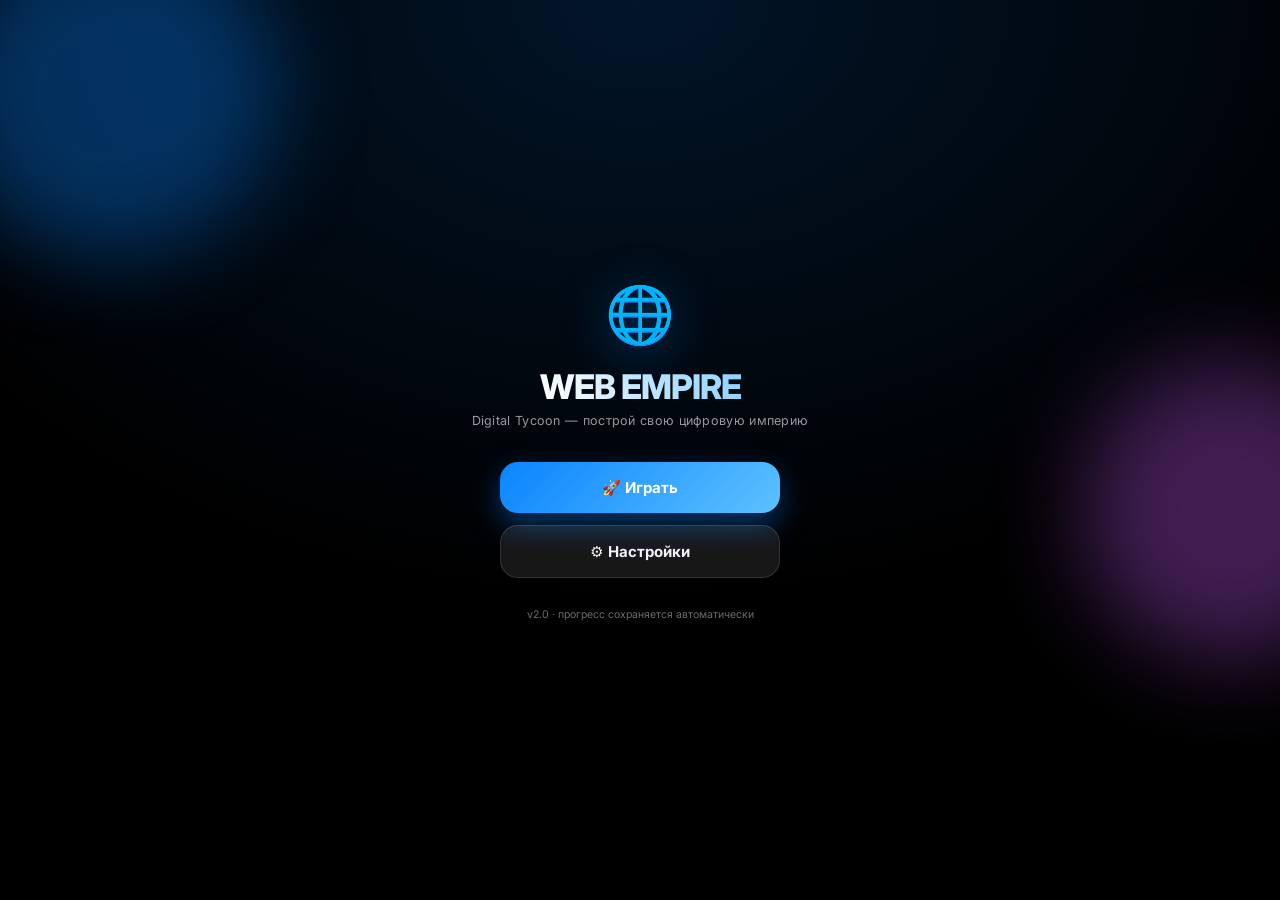
==== index.html @ dcb4a8dd "Add files via upload" ====
<!DOCTYPE html>
<html lang="ru">
<head>
<meta charset="UTF-8" />
<meta name="viewport" content="width=device-width, initial-scale=1.0, maximum-scale=1.0, user-scalable=no" />
<title>WEB EMPIRE — Digital Tycoon</title>
<meta name="theme-color" content="#0a84ff" />
<meta name="apple-mobile-web-app-capable" content="yes" />
<meta name="apple-mobile-web-app-status-bar-style" content="black-translucent" />
<meta name="apple-mobile-web-app-title" content="Web Empire" />
<meta name="description" content="Web Empire — Digital Tycoon: постройте свою цифровую империю" />
<link rel="manifest" id="pwa-manifest-link" />
<link rel="icon" id="pwa-icon-link" />
<link rel="apple-touch-icon" id="pwa-apple-icon-link" />
<link rel="stylesheet" href="style.css" />
</head>
<body>

<div id="bg-blobs"><div class="blob b1"></div><div class="blob b2"></div><div class="blob b3"></div><div class="blob b4"></div></div>

<!-- MAIN MENU -->
<div id="main-menu">
  <div class="mm-blobs"><div class="blob b1"></div><div class="blob b2"></div></div>
  <div class="mm-logo-wrap"><div class="mm-emoji">🌐</div></div>
  <div class="mm-title">WEB EMPIRE</div>
  <div class="mm-tag" data-i18n="mm.tag">Digital Tycoon — построй свою цифровую империю</div>
  <div class="mm-buttons">
    <button class="mm-btn mm-btn-continue" id="mm-continue-btn" style="display:none;" onclick="mmPlay()" data-i18n="mm.continue">▶ Продолжить</button>
    <button class="mm-btn mm-btn-play" onclick="mmPlay()" data-i18n="mm.play">🚀 Играть</button>
    <button class="mm-btn mm-btn-settings" onclick="mmSettings()" data-i18n="mm.settings">⚙️ Настройки</button>
  </div>
  <div class="mm-foot" data-i18n="mm.foot">v2.0 · прогресс сохраняется автоматически</div>
</div>

<!-- NEW GAME SETUP (name + difficulty), shown only when starting a fresh game -->
<div id="setup-screen" class="hidden">
  <div class="setup-card">
    <div class="setup-title" data-i18n="setup.title">Прежде чем начать</div>
    <div class="setup-sub" data-i18n="setup.sub">Представьтесь и выберите сложность — это можно будет увидеть, но не поменять позже</div>
    <div class="setup-label" data-i18n="setup.namelabel">Как вас зовут?</div>
    <input id="setup-name-input" class="setup-name-input" maxlength="18" placeholder="Игрок" />
    <div class="setup-label" data-i18n="setup.difflabel">Сложность</div>
    <div class="diff-row" id="setup-diff-row"></div>
    <button class="btn btn-cyan setup-start-btn" onclick="confirmSetup()" data-i18n="setup.start">🚀 Начать бизнес</button>
  </div>
</div>

<!-- ENDING SCREEN (shown once, after the 3rd rebirth) -->
<div id="ending-screen" class="hidden">
  <div class="mm-blobs"><div class="blob b2"></div><div class="blob b4"></div></div>
  <div class="mm-emoji">🏆</div>
  <div class="mm-title" style="font-size:26px;" data-i18n="ending.title">Карьера завершена</div>
  <div class="mm-tag" data-i18n="ending.tag">Три перерождения позади — это финал основной истории WEB EMPIRE</div>
  <div id="ending-stats" style="width:100%;max-width:320px;margin:14px 0;"></div>
  <div class="mm-buttons">
    <button class="mm-btn mm-btn-play" onclick="continueEndless()" data-i18n="ending.endless">♾️ Играть в Endless-режиме</button>
    <button class="mm-btn mm-btn-settings" onclick="document.getElementById('ending-screen').classList.add('hidden')" data-i18n="ending.continue">Продолжить как есть</button>
  </div>
</div>

<div id="speed-fx" class="speed-fx">⚡ <span data-i18n="speedfx.label">Ускорение</span> ×<span id="speed-fx-val">2</span></div>

<div id="app">
  <header id="app-header">
    <div class="logo">🌐 WEB EMPIRE</div>
    <div class="header-right">
      <span class="rank-badge" id="header-rank">🥉 Новичок</span>
      <span class="header-cash num" id="header-cash" data-flash="1">$0</span>
    </div>
  </header>
  <div id="ticker-wrap"><div id="ticker"></div></div>

  <div id="main-row">
    <div id="content">

      <!-- DASHBOARD -->
      <section class="screen active" id="screen-dash">
        <h1 class="page-title">Обзор</h1>
        <p class="page-sub" id="dash-sub">День 1 · добро пожаловать в WEB EMPIRE</p>


        <div class="glass" id="worth-card">
          <div class="worth-lbl" data-i18n="dash.networth">Чистые активы</div>
          <div class="worth-val num c-green" id="worth-val">$0</div>
          <div class="worth-delta num" id="worth-delta">+$0/сек</div>
          <svg id="worth-svg" viewBox="0 0 300 56" preserveAspectRatio="none"></svg>
        </div>

        <div class="stat-strip">
          <div class="stat-box glass"><div class="lbl" data-i18n="dash.cash">Наличные</div><div class="val num c-green" id="stat-cash">$0</div></div>
          <div class="stat-box glass"><div class="lbl" data-i18n="dash.incomepersec">Доход/сек</div><div class="val num c-green" id="stat-income">$0</div></div>
          <div class="stat-box glass"><div class="lbl" data-i18n="dash.portfolio">Портфель</div><div class="val num c-violet" id="stat-stocks">$0</div></div>
          <div class="stat-box glass"><div class="lbl" data-i18n="dash.reputation">Репутация</div><div class="val num c-amber" id="stat-rep">0</div></div>
        </div>

        <button class="quest-chip" id="quest-chip" onclick="openDailyQuestsModal()">📋 Задания дня: 0/3</button>

        <div class="section-title" id="events-section" style="display:none;" data-i18n="dash.activeevents">⚡ Активные события</div>
        <div id="events-card" style="margin-bottom:16px;"></div>

        <!-- Everything below is genuinely useful but not needed at a glance
             every time you open the dashboard, so it's tucked behind one
             tap instead of stacking a dozen cards before you even reach
             "Лента событий". Same progressive-disclosure pattern as the
             "Ещё: продвинутые системы" toggle in the site view — nothing
             here is removed, just collapsed by default. -->
        <button class="sv-advanced-toggle" id="dash-advanced-toggle" onclick="toggleDashAdvanced()">
          <span id="dash-advanced-toggle-ic">▾</span> <span data-i18n="dash.moretoggle">Ещё: ранг, перерождение, финансы, история</span>
          <span class="badge-dot" id="dash-advanced-badge" style="display:none;position:static;margin-left:6px;"></span>
        </button>
        <div id="dash-advanced-wrap" style="display:none;">
          <div class="card glass" id="rank-card" style="margin-bottom:16px;">
            <div class="card-row">
              <div class="card-icon" id="rank-icon">🥉</div>
              <div style="flex:1">
                <div class="card-title" id="rank-title">Новичок</div>
                <div class="card-sub" id="rank-next" data-i18n="dash.nextrank">До следующего ранга: —</div>
              </div>
            </div>
            <div class="progress-bar"><div id="rank-progress" style="width:0%"></div></div>
          </div>

          <div class="card glass" id="rebirth-card" style="margin-bottom:16px;"></div>

          <div class="card glass" id="season-card" style="margin-bottom:16px;cursor:pointer;" onclick="openSeasonEventModal()">
            <div class="card-row">
              <div class="card-icon">🎆</div>
              <div style="flex:1">
                <div class="card-title" data-i18n="dash.seasonevent">Событие недели</div>
                <div class="card-sub" data-i18n="dash.loading">Загрузка...</div>
              </div>
            </div>
          </div>

          <div class="card glass fin-card" id="finance-card" style="margin-bottom:16px;"></div>

          <div class="card glass" id="tax-card" style="margin-bottom:16px;cursor:pointer;" onclick="openTaxModal()">
            <div class="card-row">
              <div class="card-icon">🧾</div>
              <div style="flex:1">
                <div class="card-title" data-i18n="dash.taxes">Налоги</div>
                <div class="card-sub" id="tax-card-sub" data-i18n="dash.loading">Загрузка...</div>
              </div>
            </div>
          </div>

          <div class="section-title" data-i18n="dash.quickactions">Быстрые действия</div>
          <div class="card glass">
            <div class="card-row">
              <div class="card-icon">🚀</div>
              <div style="flex:1">
                <div class="card-title" data-i18n="dash.upgradebiz">Прокачать бизнес</div>
                <div class="card-sub" data-i18n="dash.upgradebizsub">Выберите, что именно улучшить</div>
              </div>
            </div>
            <div class="btn-row"><button class="btn btn-cyan btn-block" onclick="nav('sites')" data-i18n="dash.gotosites">Перейти к сайтам</button></div>
          </div>
          <div class="card glass">
            <div class="card-row">
              <div class="card-icon">🏆</div>
              <div style="flex:1">
                <div class="card-title" data-i18n="dash.leaderboard">Рейтинг конкурентов</div>
                <div class="card-sub" data-i18n="dash.leaderboardsub">Сравните свою империю с локальными NPC</div>
              </div>
            </div>
            <div class="btn-row"><button class="btn btn-outline btn-block" onclick="openLeaderboardModal()" data-i18n="dash.openleaderboard">Открыть рейтинг</button></div>
          </div>

          <div class="section-title" data-i18n="dash.eventfeed">Лента событий</div>
          <div id="dash-log" class="card glass"></div>
        </div>
      </section>

      <!-- SITES -->
      <section class="screen" id="screen-sites">
        <h1 class="page-title">Мой бизнес</h1>
        <p class="page-sub" data-i18n="sites.sub">Прокачивайте отдельно дизайн, трафик, монетизацию и инфраструктуру</p>
        <div class="btn-row" style="margin-bottom:14px;"><button class="btn btn-outline btn-block" onclick="openRecipeBookModal()" data-i18n="sites.recipebook">📖 Книга рецептов гибридов</button></div>
        <div id="sites-list"></div>
      </section>

      <!-- MARKET -->
      <section class="screen" id="screen-market">
        <h1 class="page-title">Биржа</h1>
        <p class="page-sub" data-i18n="market.sub">Акции и криптовалюта. Цены меняются каждую секунду.</p>
        <div class="stat-strip" style="grid-template-columns:1fr 1fr;">
          <div class="stat-box glass"><div class="lbl" data-i18n="market.portfoliovalue">Стоимость портфеля</div><div class="val num c-violet" id="mkt-value">$0</div></div>
          <div class="stat-box glass"><div class="lbl" data-i18n="market.cash">Свободные средства</div><div class="val num c-green" id="mkt-cash">$0</div></div>
        </div>
        <div class="seg-control glass">
          <button class="seg-btn active" id="tab-stock" onclick="setMarketTab('stock')" data-i18n="market.stocks">📈 Акции</button>
          <button class="seg-btn" id="tab-crypto" onclick="setMarketTab('crypto')" data-i18n="market.crypto">🪙 Крипто</button>
        </div>
        <div class="card glass" id="loan-card" style="margin-bottom:12px;"></div>
        <div class="card glass" id="stocks-card"></div>
      </section>

      <!-- ESTATE + GARAGE/LUXURY (merged: both are "buy items for an income-boost %") -->
      <section class="screen" id="screen-estate">
        <h1 class="page-title">Активы</h1>
        <p class="page-sub" data-i18n="estate.sub">Недвижимость и статус-символы — оба дают постоянный буст к доходу</p>
        <div class="subtab-bar" role="tablist">
          <button class="subtab active" id="subtab-estate" onclick="setAssetsTab('estate')" data-i18n="estate.realestate">🏢 Недвижимость</button>
          <button class="subtab" id="subtab-garage" onclick="setAssetsTab('garage')" data-i18n="estate.status">🚗 Статус</button>
        </div>
        <div id="assets-panel-estate">
          <div class="stat-strip" style="grid-template-columns:1fr;">
            <div class="stat-box glass"><div class="lbl" data-i18n="estate.currentboost">Текущий буст дохода</div><div class="val num c-amber" id="estate-bonus">+0%</div></div>
          </div>
          <div id="estate-list"></div>
        </div>
        <div id="assets-panel-garage" style="display:none;">
          <div class="stat-strip" style="grid-template-columns:1fr;">
            <div class="stat-box glass"><div class="lbl" data-i18n="estate.reptoboost">Репутация → буст дохода</div><div class="val num c-amber" id="garage-bonus">0 → +0%</div></div>
          </div>
          <div id="garage-list"></div>
        </div>
      </section>

      <!-- INBOX / NOTIFICATIONS — единая лента: задания, событие недели, активные события, достижения -->
      <section class="screen" id="screen-inbox">
        <h1 class="page-title">Уведомления</h1>
        <p class="page-sub" data-i18n="inbox.sub">Всё, что требует внимания — в одном месте</p>
        <div id="inbox-content"></div>
      </section>

      <!-- SETTINGS -->
      <section class="screen" id="screen-settings">
        <div id="settings-back-row"><button class="btn btn-outline btn-block" onclick="mmBackFromSettings()" data-i18n="settings.backtomenu">← Назад в меню</button></div>
        <h1 class="page-title">Настройки</h1>

        <div class="subtab-bar" style="flex-wrap:wrap;">
          <button class="subtab active" id="settingstab-sound" onclick="setSettingsTab('sound')" data-i18n="settings.tab.design">🎨 Дизайн</button>
          <button class="subtab" id="settingstab-mode" onclick="setSettingsTab('mode')" data-i18n="settings.tab.mode">🎯 Режим игры</button>
          <button class="subtab" id="settingstab-progress" onclick="setSettingsTab('progress')" data-i18n="settings.tab.progress">🏆 Прогресс</button>
          <button class="subtab" id="settingstab-social" onclick="setSettingsTab('social')" data-i18n="settings.tab.social">👥 Сообщество</button>
          <button class="subtab" id="settingstab-data" onclick="setSettingsTab('data')" data-i18n="settings.tab.data">💾 Данные</button>
        </div>

        <!-- Режим игры -->
        <div id="settings-panel-mode" style="display:none;">
          <div class="card glass" style="text-align:center;padding:28px 16px;">
            <div style="font-size:32px;margin-bottom:10px;">🌐📱🧠</div>
            <div class="card-title" style="margin-bottom:6px;" data-i18n="settings.modes.title">Режимы игры скоро появятся</div>
            <div class="card-sub" data-i18n="settings.modes.sub">Сайты, приложения и нейросети как отдельные режимы — в разработке</div>
          </div>
        </div>

        <!-- Дизайн -->
        <div id="settings-panel-sound">
          <div class="card glass">
            <div class="switch-row"><span data-i18n="settings.eventnotif">Уведомления о событиях</span><div class="switch on" id="sw-notif" onclick="toggleSwitch('notif')"><div class="knob"></div></div></div>
            <div class="switch-row" style="border-bottom:none;flex-wrap:wrap;gap:8px;"><span data-i18n="settings.gamespeed">Скорость игры</span>
              <select class="set-select" id="set-speed" onchange="onSpeedChange(this.value)"></select>
            </div>
          </div>

          <div class="section-title" data-i18n="settings.theme">🎨 Тема оформления</div>
          <div class="card glass" style="padding:12px;">
            <div id="theme-grid" style="display:grid;grid-template-columns:1fr 1fr;gap:10px;"></div>
          </div>

          <div class="section-title" data-i18n="settings.lang">Язык / Language</div>
          <div class="seg-control glass">
            <button class="seg-btn" id="lang-ru-btn" onclick="setLanguage('ru')">🇷🇺 Русский</button>
            <button class="seg-btn" id="lang-en-btn" onclick="setLanguage('en')">🇬🇧 English</button>
          </div>
        </div>

        <!-- Прогресс -->
        <div id="settings-panel-progress" style="display:none;">
          <button class="btn btn-outline btn-block" id="achievements-btn" onclick="openAchievementsModal()" data-i18n="settings.achievements">🏆 Достижения</button>
          <button class="btn btn-outline btn-block" style="margin-top:8px;" onclick="openDailyQuestsModal()" data-i18n="settings.dailyquests">📋 Задания дня</button>
          <button class="btn btn-outline btn-block" style="margin-top:8px;" onclick="openStatsModal()" data-i18n="settings.stats">📊 Общая статистика</button>

          <div class="card glass" id="prestige-toggles-card" style="display:none;margin-top:14px;">
            <div class="switch-row" id="row-auto-hire" style="display:none;"><span data-i18n="settings.autohire">🤝 Авто-найм сотрудников</span><div class="switch" id="sw-auto-hire" onclick="togglePrestigeSwitch('autoHire')"><div class="knob"></div></div></div>
            <div class="switch-row" id="row-auto-upgrade" style="display:none;border-bottom:none;"><span data-i18n="settings.autoupgrade">🤖 Авто-прокачка треков</span><div class="switch" id="sw-auto-upgrade" onclick="togglePrestigeSwitch('autoUpgrade')"><div class="knob"></div></div></div>
          </div>

          <div class="card glass" style="margin-top:14px;">
            <div class="switch-row" style="border-bottom:none;flex-wrap:wrap;gap:4px;">
              <span data-i18n="settings.pushnotif">🔔 Локальные уведомления</span>
              <div class="switch" id="sw-push-notif" onclick="togglePushNotif()"><div class="knob"></div></div>
              <p style="width:100%;color:var(--dim);font-size:11px;margin:4px 0 0;" data-i18n="settings.pushnotifsub">Напомнит, если стрик скоро сгорит или событие недели заканчивается — только пока приложение открыто в фоне (не после полного закрытия)</p>
            </div>
          </div>

          <div class="section-title" data-i18n="settings.boosty">Boosty-подписка</div>
          <div class="card glass boosty-card" id="boosty-card"></div>
        </div>

        <!-- Сообщество -->
        <div id="settings-panel-social" style="display:none;">
          <button class="btn btn-outline btn-block" onclick="openReferralModal()" data-i18n="settings.invitefriend">🎁 Пригласить друга</button>
          <button class="btn btn-outline btn-block" style="margin-top:8px;" onclick="openShareCardModal()" data-i18n="settings.progresscard">🖼️ Карточка прогресса</button>
          <button class="btn btn-outline btn-block" style="margin-top:8px;" onclick="openCompareModal()" data-i18n="settings.compare">🆚 Сравнить с другом</button>
          <button class="btn btn-outline btn-block" style="margin-top:8px;" onclick="openCeoCustomizeModal()" data-i18n="settings.ceooffice">🎭 Кабинет CEO</button>
        </div>

        <!-- Данные -->
        <div id="settings-panel-data" style="display:none;">
          <button class="btn btn-outline btn-block" onclick="exportSave()" data-i18n="settings.exportsave">📤 Экспорт сохранения в файл</button>
          <button class="btn btn-outline btn-block" style="margin-top:8px;" onclick="document.getElementById('import-save-input').click()" data-i18n="settings.importsave">📥 Импорт сохранения из файла</button>
          <input type="file" id="import-save-input" accept="application/json,.json" style="display:none;" onchange="importSaveFile(this.files[0])">
          <button class="btn btn-red btn-block" style="margin-top:8px;" onclick="confirmReset()" data-i18n="settings.resetprogress">🗑️ Сбросить прогресс</button>
          <p class="page-sub" style="margin-top:10px;" id="save-info"><span class="save-dot" id="save-dot"></span><span data-i18n="settings.autosave">Автосохранение каждые 15 сек</span></p>
          <p class="page-sub" id="version-tap" style="margin-top:14px;opacity:0.5;text-align:center;" onclick="tapVersion()">WEB EMPIRE v2.1</p>

          <div id="devmode-card" class="card glass" style="display:none;margin-top:10px;border-color:var(--red);">
            <div class="card-sub" style="margin-bottom:8px;color:var(--red);" data-i18n="settings.devmode">🛠️ Режим тестирования (dev)</div>
            <div class="btn-row" style="flex-wrap:wrap;">
              <button class="btn btn-outline" onclick="devGiveCash(1000000)">+$1,000,000</button>
              <button class="btn btn-outline" onclick="devSkipDay()" data-i18n="settings.dev.skipday">⏭️ Пропустить день</button>
              <button class="btn btn-outline" onclick="devGivePrestigePoints(50)" data-i18n="settings.dev.prestigepts">+50 очков перерождения</button>
              <button class="btn btn-outline" onclick="devUnlockAutoManager()" data-i18n="settings.dev.automanager">🤖 Открыть авто-менеджер</button>
              <button class="btn btn-outline" onclick="devMaxSites()" data-i18n="settings.dev.maxtracks">🌐 Макс. уровень всех треков</button>
              <button class="btn btn-red" onclick="disableDevMode()" data-i18n="settings.dev.disable">Выключить dev-режим</button>
            </div>
          </div>
        </div>
      </section>

    </div>

    <div id="bottom-nav-wrap">
      <nav id="bottom-nav">
        <button class="nav-item active" data-screen="dash"><span class="ic">📊</span><span>Дашборд</span></button>
        <button class="nav-item" data-screen="sites"><span class="ic">🌐</span><span>Сайты</span></button>
        <button class="nav-item" data-screen="market"><span class="ic">📈</span><span>Биржа</span></button>
        <button class="nav-item" data-screen="estate"><span class="ic">🏢</span><span>Активы</span></button>
        <button class="nav-item" data-screen="inbox"><span class="ic" style="position:relative;">🔔<span id="inbox-badge" class="badge-dot" style="display:none;"></span></span><span>Уведомления</span></button>
        <button class="nav-item" data-screen="settings"><span class="ic">⚙️</span><span>Ещё</span></button>
      </nav>
    </div>
  </div>
</div>

<div id="toast"></div>
<div id="modal-bg" onclick="if(event.target===this)closeModal();"><div id="modal"></div></div>
<div id="onboard-bg"><div id="onboard-card"></div></div>
<div id="site-view-bg"><div id="site-view"></div></div>

<script src="script.js"></script>
</body>
</html>
---- style.css ----
@import url('https://fonts.googleapis.com/css2?family=JetBrains+Mono:wght@400;500;700&family=Inter:wght@400;500;600;700;800&display=swap');

:root{
  --bg:#000000;
  --glass:rgba(255,255,255,0.055);
  --glass2:rgba(255,255,255,0.09);
  --glass-strong:rgba(255,255,255,0.14);
  --border:rgba(255,255,255,0.12);
  --border-strong:rgba(255,255,255,0.22);
  --text:#f2f2f7;
  --dim:#98989f;
  --dim2:#6c6c70;

  --blue:#0a84ff;
  --green:#30d158;
  --orange:#ff9f0a;
  --red:#ff453a;
  --purple:#bf5af2;
  --pink:#ff375f;
  --teal:#40c8e4;
  --yellow:#ffd60a;

  --surface:rgba(20,20,22,.55);
  --surface-strong:rgba(28,28,30,.85);
  --tint-xs:rgba(255,255,255,.02);
  --tint-sm:rgba(255,255,255,.07);
  --tint-md:rgba(255,255,255,.12);
  --tint-lg:rgba(255,255,255,.2);
}
*{box-sizing:border-box;margin:0;padding:0;-webkit-tap-highlight-color:transparent;}
html,body{height:100%;height:100dvh;}
body{
  background:var(--bg);
  color:var(--text);
  font-family:'Inter','-apple-system',BlinkMacSystemFont,system-ui,sans-serif;
  overflow:hidden;
  -webkit-font-smoothing:antialiased;
  position:relative;
}
.num{font-family:'JetBrains Mono',monospace;}

/* ===== ANIMATED BACKGROUND (Liquid Glass mesh) ===== */
#bg-blobs{position:fixed;inset:0;z-index:0;overflow:hidden;pointer-events:none;}
.blob{position:absolute;border-radius:50%;filter:blur(46px);opacity:.34;will-change:transform;}
.b1{width:340px;height:340px;background:var(--blue);top:-80px;left:-60px;animation:blobmove1 22s ease-in-out infinite;}
.b2{width:300px;height:300px;background:var(--purple);top:40%;right:-100px;animation:blobmove2 26s ease-in-out infinite;}
.b3{width:280px;height:280px;background:var(--teal);bottom:-100px;left:10%;animation:blobmove3 19s ease-in-out infinite;}
.b4{width:220px;height:220px;background:var(--pink);bottom:10%;right:5%;animation:blobmove1 24s ease-in-out infinite reverse;}
@keyframes blobmove1{0%,100%{transform:translate(0,0) scale(1);}50%{transform:translate(40px,30px) scale(1.15);}}
@keyframes blobmove2{0%,100%{transform:translate(0,0) scale(1);}50%{transform:translate(-30px,40px) scale(.9);}}
@keyframes blobmove3{0%,100%{transform:translate(0,0) scale(1);}50%{transform:translate(20px,-30px) scale(1.1);}}

/* ===== GLASS PRIMITIVE ===== */
.glass{
  background:var(--glass);
  backdrop-filter:blur(16px) saturate(150%);
  -webkit-backdrop-filter:blur(16px) saturate(150%);
  border:1px solid var(--border);
  border-radius:22px;
  box-shadow:0 1px 0 rgba(255,255,255,.08) inset, 0 10px 30px rgba(0,0,0,.4), 0 2px 8px rgba(0,0,0,.25);
  position:relative;
  overflow:hidden;
  /* Isolate each glass panel's paint/layout so scrolling one card doesn't
     force the browser to recompute the rest of the (often long) list —
     this was the biggest source of jank on lower-end Android WebViews. */
  contain:layout style paint;
}
/* Soft diagonal sheen across the top of every glass panel — cheap (one
   gradient, no extra blur pass) but reads as noticeably more "glass". */
.glass::before{
  content:'';position:absolute;inset:0;pointer-events:none;
  background:linear-gradient(160deg,rgba(255,255,255,.09) 0%,rgba(255,255,255,0) 32%);
}

/* ===== TICKER ===== */
#ticker-wrap{
  height:32px;
  background:var(--surface);
  border-bottom:1px solid var(--border);
  overflow:hidden;position:relative;flex-shrink:0;z-index:5;
  backdrop-filter:blur(10px);
}
#ticker-wrap::before,#ticker-wrap::after{content:'';position:absolute;top:0;bottom:0;width:24px;z-index:2;}
#ticker-wrap::before{left:0;background:linear-gradient(90deg,var(--bg),transparent);}
#ticker-wrap::after{right:0;background:linear-gradient(270deg,var(--bg),transparent);}
#ticker{display:flex;white-space:nowrap;align-items:center;height:100%;animation:scroll-ticker 40s linear infinite;width:max-content;}
@keyframes scroll-ticker{0%{transform:translateX(0);}100%{transform:translateX(-50%);}}
.ticker-item{font-family:'JetBrains Mono',monospace;font-size:11.5px;padding:0 16px;display:flex;gap:6px;align-items:center;color:var(--dim);border-right:1px solid var(--tint-sm);}
.ticker-item b{color:var(--text);}
.tick-up{color:var(--green);} .tick-down{color:var(--red);}

/* ===== SHELL ===== */
#app{display:flex;flex-direction:column;height:100vh;height:100dvh;position:relative;z-index:1;}
#app-header{
  height:50px;flex-shrink:0;display:flex;align-items:center;justify-content:space-between;
  padding:0 16px;background:var(--surface);backdrop-filter:blur(24px) saturate(180%);
  border-bottom:1px solid var(--border);box-shadow:0 6px 18px rgba(0,0,0,.28);z-index:6;
}
#app-header .logo{font-weight:800;font-size:15px;letter-spacing:-.2px;}
#app-header .header-right{display:flex;align-items:center;gap:8px;}
.rank-badge{
  font-size:11px;font-weight:700;padding:5px 11px;border-radius:20px;
  background:linear-gradient(160deg,rgba(255,159,10,.24),rgba(255,159,10,.1));color:var(--orange);
  border:1px solid rgba(255,159,10,.3);white-space:nowrap;box-shadow:inset 0 1px 0 rgba(255,255,255,.12);
}
.header-cash{font-family:'JetBrains Mono',monospace;font-size:14px;font-weight:700;color:var(--green);text-shadow:0 0 14px rgba(48,209,88,.3);}

#main-row{flex:1;display:flex;flex-direction:column;min-height:0;}

/* ===== BOTTOM NAV (floating pill) ===== */
#bottom-nav-wrap{flex-shrink:0;padding:10px 12px 14px;z-index:6;}
#bottom-nav{
  height:60px;display:flex;align-items:center;padding:0 6px;
  background:var(--surface);backdrop-filter:blur(28px) saturate(190%);-webkit-backdrop-filter:blur(28px) saturate(190%);
  border:1px solid var(--border);border-radius:30px;
  box-shadow:0 12px 34px rgba(0,0,0,.5), inset 0 1px 0 rgba(255,255,255,.08);
}
.nav-item{
  flex:1;background:none;border:none;color:var(--dim);
  padding:8px 2px;display:flex;flex-direction:column;align-items:center;justify-content:center;gap:2px;
  cursor:pointer;font-family:inherit;font-size:9.5px;font-weight:600;border-radius:20px;transition:all .18s;
}
.badge-dot{position:absolute;top:-4px;right:-8px;min-width:15px;height:15px;padding:0 3px;border-radius:8px;background:var(--red,#ff453a);color:#fff;font-size:9.5px;font-weight:800;line-height:15px;text-align:center;}
.sv-advanced-toggle{display:block;width:100%;text-align:center;font-family:inherit;padding:12px 14px;border-radius:16px;background:var(--glass2);border:1px dashed var(--border);color:var(--dim);font-size:12.5px;font-weight:700;cursor:pointer;margin:6px 0 14px;}
.sv-advanced-toggle:active{transform:scale(.98);}
.subtab-bar{display:flex;gap:8px;margin:2px 0 14px;}
.subtab{flex:1;padding:10px 8px;border-radius:14px;border:1px solid var(--border);background:var(--glass2);color:var(--dim);font-family:inherit;font-size:12.5px;font-weight:700;cursor:pointer;transition:.15s;}
.subtab.active{color:#fff;background:linear-gradient(160deg,rgba(58,160,255,.32),rgba(10,132,255,.22));border-color:rgba(10,132,255,.5);box-shadow:0 4px 14px rgba(10,132,255,.3), inset 0 1px 0 rgba(255,255,255,.12);}
.subtab:active{transform:scale(.97);}
.nav-item .ic{font-size:19px;line-height:1;transition:transform .18s;}
.nav-item.active{color:#fff;background:linear-gradient(160deg,rgba(58,160,255,.3),rgba(10,132,255,.22));box-shadow:0 4px 14px rgba(10,132,255,.35), inset 0 1px 0 rgba(255,255,255,.15);}
.nav-item.active .ic{transform:translateY(-1px) scale(1.08);}
.nav-item:active{transform:scale(.92);}

/* ===== CONTENT ===== */
#content{flex:1;overflow-y:auto;padding:14px 14px 6px;-webkit-overflow-scrolling:touch;overscroll-behavior-y:contain;}
.screen{display:none;}
.screen.active{display:block;animation:fadein .28s ease;}
@keyframes fadein{from{opacity:0;transform:translateY(6px);}to{opacity:1;transform:none;}}

h1.page-title{font-size:26px;font-weight:800;margin-bottom:2px;letter-spacing:-.5px;}
p.page-sub{color:var(--dim);font-size:12.5px;margin-bottom:16px;}

/* stat strip */
.stat-strip{display:grid;grid-template-columns:repeat(2,1fr);gap:10px;margin-bottom:16px;}
.stat-box{padding:13px 14px;}
.stat-box .lbl{font-size:10.5px;color:var(--dim);text-transform:uppercase;letter-spacing:.4px;margin-bottom:4px;}
.stat-box .val{font-family:'JetBrains Mono',monospace;font-size:17.5px;font-weight:700;letter-spacing:-.3px;}
.c-cyan{color:var(--teal);} .c-violet{color:var(--purple);} .c-amber{color:var(--orange);} .c-red{color:var(--red);} .c-blue{color:var(--blue);} .c-green{color:var(--green);}

.section-title{font-size:12.5px;font-weight:700;text-transform:uppercase;letter-spacing:.6px;color:var(--dim);margin:20px 0 10px;display:flex;align-items:center;gap:7px;flex-wrap:wrap;row-gap:4px;}
.section-title::before{content:'';display:inline-block;width:3px;height:12px;border-radius:2px;background:linear-gradient(180deg,var(--blue),var(--teal));flex-shrink:0;}

/* net worth card */
#worth-card{padding:20px 18px;margin-bottom:12px;background:radial-gradient(120% 140% at 15% 0%,rgba(48,209,88,.14),transparent 60%),var(--glass);}
#worth-card .worth-lbl{font-size:11px;color:var(--dim);text-transform:uppercase;letter-spacing:.5px;}
#worth-card .worth-val{font-family:'JetBrains Mono',monospace;font-size:30px;font-weight:800;margin-top:2px;letter-spacing:-.5px;text-shadow:0 0 24px rgba(48,209,88,.25);}
#worth-card .worth-delta{font-family:'JetBrains Mono',monospace;font-size:12px;margin-top:2px;color:var(--green);}
#worth-svg{width:100%;height:56px;margin-top:10px;}

/* cards */
.card{padding:14px;margin-bottom:10px;}
.card-row{display:flex;justify-content:space-between;align-items:center;gap:10px;}
.card-title{font-weight:700;font-size:14.5px;display:flex;align-items:center;gap:6px;flex-wrap:wrap;}
.card-sub{font-size:11.5px;color:var(--dim);margin-top:3px;}
.card-icon{font-size:24px;width:44px;height:44px;border-radius:14px;background:linear-gradient(160deg,var(--glass2),var(--tint-xs));display:flex;align-items:center;justify-content:center;flex-shrink:0;border:1px solid var(--border);box-shadow:inset 0 1px 0 var(--tint-sm), inset 0 -6px 12px rgba(0,0,0,.12);}

.pill{font-size:9.5px;font-weight:700;padding:2px 8px;border-radius:20px;text-transform:uppercase;letter-spacing:.3px;border:1px solid transparent;}
.pill-owned{background:rgba(48,209,88,.16);color:var(--green);border-color:rgba(48,209,88,.3);}
.pill-locked{background:var(--tint-sm);color:var(--dim);border-color:var(--border);}

.progress-bar{height:6px;border-radius:6px;background:var(--tint-sm);overflow:hidden;margin-top:8px;box-shadow:inset 0 1px 3px rgba(0,0,0,.3);}
.progress-bar > div{height:100%;border-radius:6px;background:linear-gradient(90deg,var(--blue),var(--teal));transition:width .3s ease;box-shadow:0 0 10px rgba(10,132,255,.5);}

/* buttons */
button.btn{font-family:inherit;font-weight:700;font-size:12.5px;border:none;border-radius:14px;padding:11px 14px;cursor:pointer;transition:all .12s;}
button.btn:active{transform:scale(.96);}
.btn-cyan{background:linear-gradient(160deg,#3aa0ff,var(--blue));color:#fff;box-shadow:0 6px 16px rgba(10,132,255,.35), inset 0 1px 0 rgba(255,255,255,.25);}
.btn-violet{background:linear-gradient(160deg,#d182fa,var(--purple));color:#fff;box-shadow:0 6px 16px rgba(191,90,242,.35), inset 0 1px 0 rgba(255,255,255,.25);}
.btn-amber{background:linear-gradient(160deg,#ffbb47,var(--orange));color:#1a1000;box-shadow:0 6px 16px rgba(255,159,10,.3), inset 0 1px 0 rgba(255,255,255,.35);}
.btn-green{background:linear-gradient(160deg,#5be07a,var(--green));color:#04170a;box-shadow:0 6px 16px rgba(48,209,88,.3), inset 0 1px 0 rgba(255,255,255,.35);}
.btn-outline{background:var(--glass2);border:1px solid var(--border);color:var(--text);}
.btn-red{background:rgba(255,69,58,.16);color:var(--red);border:1px solid rgba(255,69,58,.3);}
.btn-block{width:100%;}
button.btn:disabled{opacity:.35;cursor:not-allowed;box-shadow:none;}
.btn-row{display:flex;gap:8px;margin-top:10px;}

.empty{color:var(--dim);font-size:12.5px;text-align:center;padding:28px 14px;border:1px dashed var(--border);border-radius:18px;background:var(--tint-xs);}

/* slot dots */
.slot-dots{display:flex;gap:6px;margin-top:10px;flex-wrap:wrap;}
.slot-dot{width:22px;height:8px;border-radius:6px;background:var(--tint-md);}
.slot-dot.filled{background:linear-gradient(90deg,var(--blue),var(--teal));box-shadow:0 0 8px rgba(10,132,255,.45);}
.slot-dot.next{background:rgba(255,159,10,.35);}

/* track rows in site view */
.track-row{padding:13px;margin-bottom:9px;}
.track-top{display:flex;align-items:center;gap:10px;}
.track-icon{width:38px;height:38px;border-radius:12px;display:flex;align-items:center;justify-content:center;font-size:18px;flex-shrink:0;}
.track-name{font-weight:700;font-size:13.5px;}
.track-lvl{font-family:'JetBrains Mono',monospace;font-size:11px;color:var(--dim);}
.track-desc{font-size:10.5px;color:var(--dim);margin-top:1px;}
.track-delta{font-size:10px;color:var(--green);margin-left:auto;text-align:right;white-space:nowrap;}
.track-maxplate{margin-top:10px;padding:10px 12px;border-radius:12px;background:rgba(255,159,10,.12);border:1px solid rgba(255,159,10,.3);color:var(--orange);font-size:12px;font-weight:600;text-align:center;}

/* emp dots */
.emp-dots{display:flex;gap:4px;margin-top:8px;flex-wrap:wrap;}
.emp-dot{width:9px;height:9px;border-radius:50%;background:var(--tint-md);border:1px solid var(--border);}
.emp-dot.filled{background:var(--purple);border-color:var(--purple);}

/* segmented control */
.seg-control{display:flex;padding:3px;border-radius:14px;margin-bottom:12px;gap:2px;}
.seg-btn{flex:1;background:none;border:none;color:var(--dim);font-family:inherit;font-weight:700;font-size:12.5px;padding:8px;border-radius:11px;cursor:pointer;transition:all .18s;}
.theme-card{position:relative;border-radius:16px;padding:10px;cursor:pointer;border:1.5px solid var(--border);background:var(--glass2);transition:.15s;text-align:left;}
.theme-card.active{border-color:var(--blue);box-shadow:0 0 0 2px rgba(10,132,255,.25);}
.theme-swatch{width:100%;height:38px;border-radius:10px;margin-bottom:8px;border:1px solid var(--tint-sm);display:flex;align-items:center;gap:6px;padding:0 10px;}
.theme-swatch-dot{width:12px;height:12px;border-radius:50%;flex-shrink:0;box-shadow:0 0 6px rgba(0,0,0,.35);}
.theme-card-name{font-size:12px;font-weight:700;display:flex;align-items:center;gap:5px;}
.theme-card-sub{font-size:10.5px;color:var(--dim);margin-top:2px;}
.theme-lock{position:absolute;top:8px;right:8px;font-size:10px;font-weight:800;background:rgba(255,214,10,.16);color:var(--yellow);border:1px solid rgba(255,214,10,.3);border-radius:8px;padding:2px 6px;}
.theme-active-pill{position:absolute;top:8px;right:8px;font-size:10px;font-weight:800;background:rgba(48,209,88,.16);color:var(--green);border:1px solid rgba(48,209,88,.3);border-radius:8px;padding:2px 6px;}
.seg-btn.active{background:var(--glass-strong);color:var(--text);}

/* fleet group */
.fleet-group-title{font-size:11px;color:var(--dim);text-transform:uppercase;letter-spacing:.5px;margin:16px 0 8px;}

/* stock rows */
.stock-row{display:flex;align-items:center;gap:10px;padding:12px 0;border-bottom:1px solid var(--tint-sm);cursor:pointer;}
.stock-row:last-child{border-bottom:none;}
.stock-sym{width:46px;flex-shrink:0;}
.stock-sym b{font-family:'JetBrains Mono',monospace;font-size:13.5px;}
.stock-sym div{font-size:9.5px;color:var(--dim);}
.stock-spark{flex:1;height:30px;}
.stock-price{width:76px;text-align:right;font-family:'JetBrains Mono',monospace;font-size:13px;flex-shrink:0;}
.stock-held{font-size:9.5px;color:var(--dim);margin-top:2px;}

/* toast */
#toast{
  position:fixed;left:50%;bottom:110px;transform:translateX(-50%) translateY(20px);
  background:var(--surface-strong);backdrop-filter:blur(20px);border:1px solid var(--border-strong);color:var(--text);
  padding:11px 20px;border-radius:30px;font-size:12.5px;font-weight:700;
  opacity:0;pointer-events:none;transition:all .3s cubic-bezier(.34,1.56,.64,1);z-index:250;
  box-shadow:0 14px 34px rgba(0,0,0,.5);white-space:nowrap;
}
#toast.show{opacity:1;transform:translateX(-50%) translateY(0);}

/* modal */
#modal-bg{position:fixed;inset:0;background:rgba(0,0,0,.55);backdrop-filter:blur(4px);display:none;align-items:flex-end;justify-content:center;z-index:100;}
#modal-bg.show{display:flex;}
#modal{
  background:var(--surface-strong);backdrop-filter:blur(30px) saturate(180%);border:1px solid var(--border);border-top-left-radius:26px;border-top-right-radius:26px;
  width:100%;max-width:480px;padding:22px;max-height:80vh;overflow-y:auto;-webkit-overflow-scrolling:touch;overscroll-behavior-y:contain;animation:modal-up .25s cubic-bezier(.32,.72,0,1);
}
@keyframes modal-up{from{transform:translateY(40px);opacity:0;}to{transform:none;opacity:1;}}
#modal h3{font-size:17px;margin-bottom:10px;}

/* onboarding coachmark tour */
#onboard-bg{position:fixed;inset:0;background:rgba(0,0,0,.6);backdrop-filter:blur(3px);display:none;align-items:flex-end;justify-content:center;z-index:150;}
#onboard-bg.show{display:flex;}
#onboard-card{background:var(--surface-strong);backdrop-filter:blur(30px) saturate(180%);border:1px solid var(--border-strong);border-top-left-radius:26px;border-top-right-radius:26px;width:100%;max-width:480px;padding:22px;animation:modal-up .25s cubic-bezier(.32,.72,0,1);}
.onboard-icon{font-size:34px;margin-bottom:8px;}
.onboard-title{font-size:17px;font-weight:800;margin-bottom:6px;}
.onboard-text{color:var(--dim);font-size:13px;line-height:1.5;margin-bottom:16px;}
.onboard-dots{display:flex;gap:6px;justify-content:center;margin-bottom:14px;}
.onboard-dot{width:7px;height:7px;border-radius:50%;background:var(--tint-lg);}
.onboard-dot.active{background:var(--blue);width:18px;border-radius:4px;}

/* daily quest chip on dashboard */
.quest-chip{display:block;width:100%;text-align:left;font-family:inherit;padding:12px 14px;border-radius:16px;background:var(--glass2);border:1px solid var(--border);color:var(--text);font-size:12.5px;font-weight:600;cursor:pointer;margin-bottom:12px;}
.quest-chip.quest-ready{border-color:var(--green);color:var(--green);animation:quest-pulse 1.6s ease-in-out infinite;}
@keyframes quest-pulse{0%,100%{box-shadow:0 0 0 rgba(48,209,88,0);}50%{box-shadow:0 0 0 4px rgba(48,209,88,.12);}}

/* idle site badge */
.idle-badge{font-size:9.5px;font-weight:700;padding:2px 8px;border-radius:20px;background:rgba(255,159,10,.16);color:var(--orange);border:1px solid rgba(255,159,10,.3);white-space:nowrap;}

/* save indicator */
.save-dot{width:7px;height:7px;border-radius:50%;background:var(--dim2);display:inline-block;margin-right:6px;transition:background .2s;}
.save-dot.saved{background:var(--green);animation:save-flash 1.2s ease-out;}
@keyframes save-flash{0%{box-shadow:0 0 0 0 rgba(48,209,88,.5);}100%{box-shadow:0 0 0 8px rgba(48,209,88,0);}}

/* ===== SITE VIEW (live website preview) ===== */
#site-view-bg{position:fixed;inset:0;background:var(--bg);display:none;flex-direction:column;z-index:200;}
#site-view-bg.show{display:flex;animation:sv-in .32s cubic-bezier(.16,.84,.44,1) both;}
#site-view{flex:1;overflow-y:auto;padding-bottom:26px;-webkit-overflow-scrolling:touch;overscroll-behavior-y:contain;}
@keyframes sv-in{from{opacity:0;transform:translateY(24px) scale(.98);}to{opacity:1;transform:none;}}
.browser-frame{animation:sv-frame-in .45s .05s cubic-bezier(.16,.84,.44,1) both;}
@keyframes sv-frame-in{from{opacity:0;transform:translateY(10px) scale(.97);}to{opacity:1;transform:none;}}

/* Immersive fullscreen: hide all the game chrome around the mockup and let
   the browser-frame itself fill the available screen, like actually
   visiting the site. Works even where the real Fullscreen API is blocked
   (embedded WebViews such as Acode or Telegram Mini Apps), since it's pure
   layout — requestFullscreen() below is only a best-effort bonus on top. */
#site-view-bg.immersive .sv-panel-body > *:not(.browser-frame){display:none;}
#site-view-bg.immersive .sv-panel-body{padding:0;height:100%;display:flex;flex-direction:column;}
#site-view-bg.immersive #site-view{padding-bottom:0;overflow:hidden;}
#site-view-bg.immersive .browser-frame{margin:0;border-radius:0;border:none;box-shadow:none;height:100%;display:flex;flex-direction:column;}
#site-view-bg.immersive .site-page{flex:1;min-height:0;overflow-y:auto;}
#site-view-bg.immersive .sv-top{padding:10px 12px;}
#site-view-bg.immersive .sv-stage-pill{display:none;}

.sv-top{display:flex;align-items:center;gap:10px;padding:14px;border-bottom:1px solid var(--border);background:rgba(20,20,22,.7);backdrop-filter:blur(24px);position:sticky;top:0;z-index:2;}
.sv-close{background:var(--glass2);border:1px solid var(--border);color:var(--text);width:32px;height:32px;border-radius:50%;font-size:14px;cursor:pointer;flex-shrink:0;}
.sv-top-title{flex:1;min-width:0;}
.sv-top-title b{font-size:14.5px;display:block;overflow:hidden;text-overflow:ellipsis;white-space:nowrap;}
.sv-top-title div{font-size:10.5px;color:var(--dim);overflow:hidden;text-overflow:ellipsis;white-space:nowrap;}
.sv-stage-pill{font-size:10px;font-weight:700;padding:4px 10px;border-radius:20px;background:var(--glass2);color:var(--text);white-space:nowrap;border:1px solid var(--border);}

/* browser chrome — the actual "real website" stays native/light, contrasting the glass app UI */
.browser-frame{margin:14px;border-radius:18px;overflow:hidden;border:1px solid rgba(255,255,255,.1);box-shadow:0 24px 60px rgba(0,0,0,.55);background:#fff;transition:max-width .3s cubic-bezier(.16,.84,.44,1);}
.browser-frame.desktop-mode{max-width:100%;}
.browser-frame.desktop-mode .sp-grid{grid-template-columns:repeat(4,1fr);}
.browser-frame.desktop-mode .sp-dash-stats{grid-template-columns:repeat(3,1fr);}
.browser-frame.desktop-mode .sp-feed-item{padding:11px 22px;}
.browser-frame.desktop-mode .sp-header,.browser-frame.desktop-mode .sp-hero{padding-left:22px;padding-right:22px;}
.browser-bar{background:#e8e9ed;padding:9px 10px;display:flex;align-items:center;gap:8px;}
.browser-dots{display:flex;gap:5px;}
.browser-dots span{width:9px;height:9px;border-radius:50%;display:block;}
.browser-dots span:nth-child(1){background:#ff5f57;}
.browser-dots span:nth-child(2){background:#febc2e;}
.browser-dots span:nth-child(3){background:#28c840;}
.browser-url{flex:1;background:#fff;border-radius:7px;padding:5px 10px;font-family:'JetBrains Mono',monospace;font-size:10.5px;color:#5a5f6b;text-align:center;}
.site-page{background:#fbfbfd;color:#1a1d24;min-height:280px;position:relative;overflow:hidden;animation:sp-refresh .35s ease;}
@keyframes sp-refresh{from{opacity:.35;}to{opacity:1;}}

.sp-construction{padding:44px 20px;text-align:center;color:#8b93a7;}
.sp-construction .big{font-size:40px;margin-bottom:10px;}
.sp-skel{height:10px;border-radius:6px;background:#e5e7ee;margin:8px auto;}

.sp-header{display:flex;align-items:center;justify-content:space-between;padding:13px 16px;background:var(--site-accent,#0a84ff);color:#fff;}
.sp-logo{font-weight:800;font-size:14px;}
.sp-navlinks{display:flex;gap:12px;font-size:11px;opacity:.9;}
.sp-cta{background:rgba(255,255,255,.24);border:none;color:#fff;font-size:10.5px;font-weight:700;padding:6px 11px;border-radius:16px;}
.sp-verified{background:rgba(255,255,255,.24);font-size:9px;font-weight:700;padding:2px 7px;border-radius:10px;margin-left:6px;}

.sp-hero{padding:22px 16px 15px;text-align:center;background:linear-gradient(180deg,rgba(0,0,0,.03),transparent);}
.sp-hero h2{font-size:17px;margin-bottom:4px;}
.sp-hero p{font-size:11.5px;color:#6b7080;}
.sp-live{display:inline-flex;align-items:center;gap:6px;margin-top:11px;background:#fff;border:1px solid #e5e7ee;padding:6px 13px;border-radius:20px;font-size:11px;font-weight:700;color:#1a1d24;}
.sp-dot{width:7px;height:7px;border-radius:50%;background:#30d158;animation:pulse-dot 1.4s infinite;}
@keyframes pulse-dot{0%,100%{opacity:1;}50%{opacity:.3;}}

.sp-grid{display:grid;grid-template-columns:repeat(2,1fr);gap:8px;padding:10px 16px;}
.sp-item{background:#fff;border:1px solid #eceef3;border-radius:12px;padding:11px;}
.sp-item .thumb{height:42px;border-radius:8px;background:#f2f3f7;display:flex;align-items:center;justify-content:center;font-size:19px;margin-bottom:7px;}
.sp-item .t{font-size:11px;font-weight:700;margin-top:4px;}
.sp-item .s{font-size:10px;color:#8b93a7;margin-top:2px;}

/* feed layout (blog/news/social/forum/video/dating) */
.sp-feed{padding:2px 0;}
.sp-feed-item{display:flex;gap:10px;padding:11px 16px;border-bottom:1px solid #eceef3;}
.sp-feed-avatar{width:32px;height:32px;border-radius:50%;background:#f2f3f7;display:flex;align-items:center;justify-content:center;font-size:14px;flex-shrink:0;}
.sp-feed-body{flex:1;min-width:0;}
.sp-feed-title{font-size:12px;font-weight:700;color:#1a1d24;line-height:1.35;}
.sp-feed-meta{font-size:10.5px;color:#8b93a7;margin-top:2px;}

/* dashboard layout (saas/app/devtool/ai/fintech/logistics/gym) */
.sp-dash-stats{display:grid;grid-template-columns:repeat(3,1fr);gap:8px;padding:12px 16px 6px;}
.sp-dash-stat{background:#fff;border:1px solid #eceef3;border-radius:10px;padding:8px 6px;text-align:center;}
.sp-dash-stat .v{font-family:'JetBrains Mono',monospace;font-weight:700;font-size:12.5px;color:#1a1d24;}
.sp-dash-stat .l{font-size:8.5px;color:#8b93a7;margin-top:2px;}
.sp-dash-list{padding:2px 16px 10px;}
.sp-dash-chart{display:flex;align-items:flex-end;gap:5px;height:36px;margin:2px 16px 10px;padding:8px;background:#fff;border:1px solid #eceef3;border-radius:10px;}
.sp-dash-chart>div{flex:1;border-radius:2px 2px 0 0;opacity:.85;}
.sp-dash-row{display:flex;align-items:center;gap:8px;padding:8px 0;border-bottom:1px solid #eceef3;font-size:11px;color:#1a1d24;}
.sp-dash-row .dot{width:6px;height:6px;border-radius:50%;background:#30d158;flex-shrink:0;}

/* stage-5 embedded social proof: traffic split + one review, right in the mockup */
.sp-proof{margin:4px 16px 0;padding:10px 12px;border-radius:12px;background:#fff;border:1px solid #eceef3;}
.sp-proof-traffic{display:flex;gap:5px;height:22px;align-items:flex-end;margin-bottom:8px;}
.sp-proof-bar{flex:1;height:100%;display:flex;align-items:flex-end;background:#f2f3f7;border-radius:3px;overflow:hidden;}
.sp-proof-bar>div{width:100%;border-radius:3px;}
.sp-proof-review{font-size:10.5px;color:#6b7080;line-height:1.4;}
.sp-proof-review b{color:#1a1d24;}

/* live activity toast inside the site mockup itself */
.sp-notif{position:absolute;top:10px;right:10px;left:10px;background:rgba(26,29,36,.92);color:#fff;font-size:11px;font-weight:600;padding:8px 12px;border-radius:10px;box-shadow:0 8px 20px rgba(0,0,0,.25);animation:sp-notif-move 3.4s ease forwards;pointer-events:none;z-index:3;}
@keyframes sp-notif-move{0%{opacity:0;transform:translateY(-10px);}8%{opacity:1;transform:translateY(0);}85%{opacity:1;}100%{opacity:0;transform:translateY(-6px);}}

/* a faint visitor cursor drifting to a random spot then "clicking" — pure
   flavor to sell the idea that real people are browsing the site right now */
.sp-cursor{position:absolute;font-size:15px;pointer-events:none;z-index:3;left:var(--sx);top:var(--sy);animation:sp-cursor-move 1.7s cubic-bezier(.4,0,.2,1) forwards;filter:drop-shadow(0 2px 3px rgba(0,0,0,.25));}
@keyframes sp-cursor-move{0%{left:var(--sx);top:var(--sy);opacity:0;}12%{opacity:1;}70%{left:var(--ex);top:var(--ey);opacity:1;}85%{left:var(--ex);top:var(--ey);transform:scale(.8);opacity:1;}100%{left:var(--ex);top:var(--ey);opacity:0;transform:scale(.8);}}

.sp-ad{margin:10px 16px;padding:10px 12px;border-radius:12px;background:#fff7e6;border:1px dashed #ff9f0a;font-size:10.5px;color:#8a5a00;display:flex;align-items:center;gap:8px;}

.sp-footstats{display:flex;justify-content:space-around;padding:13px 16px;border-top:1px solid #eceef3;background:#fff;}
.sp-footstats div{text-align:center;}
.sp-footstats .v{font-family:'JetBrains Mono',monospace;font-weight:700;font-size:12.5px;color:#1a1d24;}
.sp-footstats .l{font-size:9.5px;color:#8b93a7;}
.sp-badge{font-size:9.5px;font-weight:700;background:#e9f9f4;color:#0f9d75;padding:3px 9px;border-radius:10px;}

.sp-float-money{position:absolute;font-family:'JetBrains Mono',monospace;font-weight:700;font-size:13px;color:#30d158;pointer-events:none;animation:float-money 1.7s ease-out forwards;text-shadow:0 1px 2px rgba(0,0,0,.15);}
@keyframes float-money{0%{opacity:0;transform:translateY(0) scale(.8);}15%{opacity:1;transform:scale(1);}100%{opacity:0;transform:translateY(-50px) scale(1);}}

/* level-up burst */
.burst{position:absolute;inset:0;pointer-events:none;display:flex;align-items:center;justify-content:center;font-size:26px;animation:burst-pop .6s ease-out forwards;}
@keyframes burst-pop{0%{opacity:0;transform:scale(.4);}30%{opacity:1;transform:scale(1.2);}100%{opacity:0;transform:scale(1.6);}}

.sv-panel-body{padding:0 14px;}

/* switch */
.switch-row{display:flex;justify-content:space-between;align-items:center;padding:13px 0;border-bottom:1px solid var(--tint-sm);}
.switch{width:44px;height:26px;border-radius:20px;background:var(--tint-md);position:relative;cursor:pointer;flex-shrink:0;transition:.2s;}
.switch.on{background:var(--green);}
.switch .knob{position:absolute;top:2px;left:2px;width:22px;height:22px;border-radius:50%;background:#fff;transition:.2s;box-shadow:0 1px 3px rgba(0,0,0,.3);}
.switch.on .knob{left:20px;}
select.set-select{background:var(--glass2);color:var(--text);border:1px solid var(--border);border-radius:10px;padding:7px 11px;font-family:inherit;font-size:12px;}
input.set-select{background:var(--glass2);color:var(--text);border:1px solid var(--border);border-radius:10px;padding:10px 12px;font-family:inherit;font-size:14px;}
input.set-select:focus{outline:none;border-color:var(--border-strong);}

/* AI Lab */
.ai-option{padding:14px;margin-bottom:9px;}
.ai-option-head{display:flex;align-items:center;gap:9px;margin-bottom:6px;}
.ai-option-head .ic{font-size:20px;}
.ai-option-head b{font-size:13.5px;}
.ai-option p{font-size:11px;color:var(--dim);line-height:1.5;margin-bottom:10px;}
.ai-active-badge{display:inline-flex;align-items:center;gap:6px;font-size:11.5px;font-weight:700;color:var(--purple);background:rgba(191,90,242,.14);padding:6px 12px;border-radius:20px;border:1px solid rgba(191,90,242,.3);}

/* traffic breakdown + reviews */
.traffic-row{display:flex;align-items:center;gap:8px;font-size:11px;color:var(--dim);margin-bottom:6px;}
.traffic-row .lbl2{width:64px;flex-shrink:0;}
.traffic-row .bar{flex:1;height:6px;border-radius:6px;background:var(--tint-sm);overflow:hidden;}
.traffic-row .bar>div{height:100%;background:linear-gradient(90deg,var(--blue),var(--teal));}
.traffic-row .pct{width:32px;text-align:right;font-family:'JetBrains Mono',monospace;}
.review-card{padding:11px 13px;margin-bottom:8px;}
.review-head{display:flex;align-items:center;justify-content:space-between;margin-bottom:4px;}
.review-head b{font-size:12px;}
.review-stars{font-size:10.5px;color:var(--orange);}
.review-body{font-size:11.5px;color:var(--dim);line-height:1.45;}
.boost-badge{display:inline-flex;align-items:center;gap:5px;font-size:10.5px;font-weight:700;color:var(--orange);background:rgba(255,159,10,.14);padding:4px 10px;border-radius:16px;margin-left:6px;}

::-webkit-scrollbar{width:0;height:0;}

/* ===== MAIN MENU ===== */
#main-menu{
  position:fixed;inset:0;z-index:500;display:flex;flex-direction:column;align-items:center;justify-content:center;
  background:radial-gradient(120% 120% at 50% 0%,rgba(10,132,255,.16),transparent 55%),var(--bg);
  padding:24px;text-align:center;opacity:1;transition:opacity .45s ease, visibility .45s ease;
}
#main-menu.hidden{opacity:0;visibility:hidden;pointer-events:none;}
.mm-logo-wrap{margin-bottom:8px;animation:mm-float 5s ease-in-out infinite;}
@keyframes mm-float{0%,100%{transform:translateY(0);}50%{transform:translateY(-9px);}}
.mm-emoji{font-size:56px;filter:drop-shadow(0 10px 26px rgba(10,132,255,.45));}
.mm-title{
  font-size:34px;font-weight:800;letter-spacing:-1px;margin-top:10px;
  background:linear-gradient(90deg,#fff,#8fd3ff,#bf5af2,#fff);background-size:300% auto;
  -webkit-background-clip:text;background-clip:text;color:transparent;
  animation:mm-shine 5s linear infinite;
}
@keyframes mm-shine{0%{background-position:0% 50%;}100%{background-position:300% 50%;}}
.mm-tag{color:var(--dim);font-size:12.5px;margin-top:6px;margin-bottom:34px;letter-spacing:.3px;}
.mm-buttons{display:flex;flex-direction:column;gap:12px;width:100%;max-width:280px;}
.mm-btn{
  font-family:inherit;font-weight:700;font-size:15px;border:none;border-radius:18px;padding:16px;cursor:pointer;
  transition:transform .15s, box-shadow .15s;position:relative;overflow:hidden;
}
.mm-btn:active{transform:scale(.96);}
.mm-btn-play{background:linear-gradient(135deg,var(--blue),#5ec2ff);color:#fff;box-shadow:0 12px 30px rgba(10,132,255,.4);}
.mm-btn-play::after{
  content:'';position:absolute;inset:0;background:linear-gradient(120deg,transparent,rgba(255,255,255,.35),transparent);
  transform:translateX(-120%);animation:mm-sweep 2.6s ease-in-out infinite;
}
@keyframes mm-sweep{0%,60%{transform:translateX(-120%);}100%{transform:translateX(120%);}}
.mm-btn-settings{background:var(--glass2);border:1px solid var(--border);color:var(--text);}
.mm-btn-continue{background:rgba(48,209,88,.16);color:var(--green);border:1px solid rgba(48,209,88,.3);}
.mm-foot{margin-top:30px;font-size:10.5px;color:var(--dim2);}
.mm-blobs{position:absolute;inset:0;overflow:hidden;z-index:-1;}

/* ===== ENDING SCREEN ===== */
#ending-screen{
  position:fixed;inset:0;z-index:600;display:flex;flex-direction:column;align-items:center;justify-content:center;
  background:radial-gradient(120% 120% at 50% 0%,rgba(255,214,10,.16),transparent 55%),var(--bg);
  padding:24px;text-align:center;opacity:1;transition:opacity .45s ease, visibility .45s ease;
}
#ending-screen.hidden{opacity:0;visibility:hidden;pointer-events:none;}

/* ===== NEW GAME SETUP SCREEN ===== */
#setup-screen{
  position:fixed;inset:0;z-index:501;display:flex;flex-direction:column;align-items:center;justify-content:center;
  background:radial-gradient(120% 120% at 50% 0%,rgba(191,90,242,.16),transparent 55%),var(--bg);
  padding:24px;text-align:center;opacity:1;transition:opacity .4s ease, visibility .4s ease;
}
#setup-screen.hidden{opacity:0;visibility:hidden;pointer-events:none;}
.setup-card{width:100%;max-width:320px;}
.setup-title{font-size:22px;font-weight:800;margin-bottom:4px;}
.setup-sub{color:var(--dim);font-size:12.5px;margin-bottom:22px;}
.setup-label{text-align:left;font-size:12px;font-weight:700;color:var(--dim);margin:16px 0 8px;}
.setup-name-input{width:100%;font-family:inherit;font-size:15px;font-weight:600;padding:13px 14px;border-radius:14px;
  background:var(--glass2);border:1px solid var(--border);color:var(--text);text-align:center;}
.diff-row{display:flex;flex-direction:column;gap:10px;}
.diff-btn{
  font-family:inherit;text-align:left;border-radius:16px;padding:14px;cursor:pointer;
  background:var(--glass2);border:1px solid var(--border);color:var(--text);transition:transform .15s,border-color .15s;
}
.diff-btn:active{transform:scale(.97);}
.diff-btn .dt{font-weight:800;font-size:14.5px;}
.diff-btn .dd{font-size:11px;color:var(--dim);margin-top:3px;line-height:1.4;}
.diff-btn.active{border-color:var(--purple);background:rgba(191,90,242,.14);box-shadow:0 0 0 1px rgba(191,90,242,.4) inset;}
.setup-start-btn{margin-top:22px;width:100%;}

/* ===== SETTINGS ACCESSED BEFORE STARTING THE GAME ===== */
body.pregame #bottom-nav-wrap{display:none;}
body.pregame #app-header{display:none;}
#settings-back-row{display:none;}
body.pregame #settings-back-row{display:block;margin-bottom:14px;}

/* ===== MULTI-BUY ===== */
.qty-row{display:grid;grid-template-columns:repeat(4,1fr);gap:6px;margin-top:10px;}
.qty-btn{
  font-family:inherit;font-weight:700;font-size:10.5px;border:none;border-radius:12px;padding:9px 4px;cursor:pointer;
  display:flex;flex-direction:column;align-items:center;gap:2px;transition:transform .12s,opacity .12s;
  background:var(--glass2);border:1px solid var(--border);color:var(--text);
}
.qty-btn .qn{font-size:11.5px;font-weight:800;}
.qty-btn .qc{font-family:'JetBrains Mono',monospace;font-size:9px;color:var(--dim);}
.qty-btn:active{transform:scale(.94);}
.qty-btn.qty-max{background:linear-gradient(135deg,var(--orange),#ffb844);color:#1a1000;border:none;}
.qty-btn.qty-max .qc{color:rgba(26,16,0,.65);}
.qty-btn:disabled{opacity:.32;cursor:not-allowed;}

/* ===== BOOSTY ===== */
.boosty-card{padding:16px;margin-bottom:12px;position:relative;overflow:hidden;border:1px solid rgba(255,110,60,.35)!important;}
.boosty-card::before{
  content:'';position:absolute;inset:0;background:linear-gradient(135deg,rgba(255,110,60,.16),rgba(191,90,242,.10) 60%,transparent);
  pointer-events:none;
}
.boosty-head{display:flex;align-items:center;gap:10px;margin-bottom:6px;}
.boosty-ic{font-size:22px;}
.boosty-title{font-weight:800;font-size:14.5px;}
.boosty-desc{font-size:11.5px;color:var(--dim);line-height:1.5;margin-bottom:12px;}
.boosty-input-row{display:flex;gap:8px;}
.boosty-input-row input{flex:1;text-transform:uppercase;letter-spacing:.5px;}
.boosty-status{font-size:11px;margin-top:9px;font-weight:600;}
.boosty-status.ok{color:var(--green);}
.boosty-status.err{color:var(--red);}
.lock-pill{font-size:9px;font-weight:800;padding:2px 7px;border-radius:10px;background:rgba(255,110,60,.18);color:#ff8a5c;margin-left:6px;vertical-align:middle;}
.unlocked-pill{font-size:9px;font-weight:800;padding:2px 7px;border-radius:10px;background:rgba(48,209,88,.18);color:var(--green);margin-left:6px;vertical-align:middle;}
.boosty-link{display:inline-block;margin-top:10px;font-size:11px;color:var(--teal);text-decoration:none;font-weight:700;}

/* ===== EXTRA POLISH / ANIMATIONS ===== */
.card.glass{transition:transform .18s ease, box-shadow .18s ease, border-color .18s ease;}
.card.glass:active{transform:scale(.985);}
button.btn{position:relative;overflow:hidden;}
button.btn:not(:disabled):active{filter:brightness(.92);}
.stat-box.glass{transition:transform .18s ease;}
#worth-card{position:relative;overflow:hidden;}
#worth-card::before{
  content:'';position:absolute;top:-40%;left:-10%;width:60%;height:180%;
  background:linear-gradient(100deg,transparent,rgba(255,255,255,.05),transparent);
  transform:rotate(8deg) translateX(-140%);animation:worth-sweep 6s ease-in-out infinite;pointer-events:none;
}
@keyframes worth-sweep{0%,70%{transform:rotate(8deg) translateX(-140%);}100%{transform:rotate(8deg) translateX(220%);}}
.pill-owned{animation:pill-glow 2.4s ease-in-out infinite;}
@keyframes pill-glow{0%,100%{box-shadow:0 0 0 rgba(48,209,88,0);}50%{box-shadow:0 0 10px rgba(48,209,88,.35);}}
.rank-badge{transition:transform .2s;}
.speed-fx{position:fixed;top:56px;right:14px;z-index:40;font-size:11px;font-weight:800;padding:5px 11px;border-radius:20px;
  background:rgba(255,159,10,.18);color:var(--orange);border:1px solid rgba(255,159,10,.35);display:none;
  animation:speed-pulse 1.1s ease-in-out infinite;}
.speed-fx.show{display:block;}
@keyframes speed-pulse{0%,100%{opacity:.75;transform:scale(1);}50%{opacity:1;transform:scale(1.06);}}
body.bg-paused .blob{animation-play-state:paused;}
@media(prefers-reduced-motion:reduce){
  .blob{animation:none;}
  .screen,.card-in,.fin-line,.fin-bar,#worth-card::before{animation:none!important;}
}

/* ===== FINANCE CARD (income / expenses + credit) ===== */
.fin-card .card-icon{font-size:20px;}
.fin-chart{width:100%;height:64px;display:block;margin:10px 0 4px;}
.fin-line{stroke-dasharray:600;stroke-dashoffset:600;animation:fin-draw 1.1s cubic-bezier(.16,.84,.44,1) forwards;}
@keyframes fin-draw{to{stroke-dashoffset:0;}}
.fin-legend{display:flex;gap:16px;font-size:11px;color:var(--dim);margin-bottom:12px;}
.fin-legend span{display:inline-flex;align-items:center;gap:5px;}
.fin-legend i{width:8px;height:8px;border-radius:50%;display:inline-block;}
.fin-bars{display:flex;align-items:flex-end;justify-content:space-between;gap:6px;height:58px;padding:0 2px;margin-bottom:14px;border-top:1px solid var(--border);padding-top:10px;}
.fin-bar-col{display:flex;flex-direction:column;align-items:center;gap:5px;flex:1;}
.fin-bar-pair{display:flex;align-items:flex-end;gap:2px;height:46px;}
.fin-bar{width:6px;border-radius:3px 3px 0 0;animation:fin-bar-grow .5s cubic-bezier(.16,.84,.44,1) both;}
.fin-bar-in{background:linear-gradient(180deg,var(--green),rgba(48,209,88,.35));}
.fin-bar-out{background:linear-gradient(180deg,var(--red),rgba(255,69,58,.35));animation-delay:.08s;}
@keyframes fin-bar-grow{from{transform:scaleY(0);opacity:.3;}to{transform:scaleY(1);opacity:1;}}
.fin-bar-col{transform-origin:bottom;}
.fin-bar-lbl{font-size:9px;color:var(--dim2);}
.fin-loan-row{display:flex;align-items:center;justify-content:space-between;gap:10px;padding-top:2px;}
.fin-loan-lbl{font-size:12.5px;font-weight:700;}
.fin-loan-val{font-size:11.5px;color:var(--dim);margin-top:2px;}
.fin-loan-val .dim{color:var(--dim2);}
.c-red{color:var(--red);}

/* ===== SCREEN TRANSITIONS ===== */
.screen{animation:screen-in .32s cubic-bezier(.16,.84,.44,1) both;}
@keyframes screen-in{from{opacity:0;transform:translateY(10px);}to{opacity:1;transform:none;}}

/* ===== LIST ENTRANCE STAGGER (sites/market/estate/garage cards) ===== */
.card-in{animation:card-in .38s cubic-bezier(.16,.84,.44,1) both;}
@keyframes card-in{from{opacity:0;transform:translateY(14px) scale(.98);}to{opacity:1;transform:none;}}

/* ===== BUTTON RIPPLE ===== */
button.btn::after{content:'';position:absolute;inset:0;border-radius:inherit;background:radial-gradient(circle,rgba(255,255,255,.35) 0%,transparent 60%);
  opacity:0;transform:scale(1.6);transition:opacity .35s ease, transform .35s ease;pointer-events:none;}
button.btn:not(:disabled):active::after{opacity:1;transform:scale(0);transition:none;}

/* ===== CASH FLASH (positive/negative cash change pulse) ===== */
.cash-flash-up{animation:cash-flash-up .5s ease;}
.cash-flash-down{animation:cash-flash-down .5s ease;}
@keyframes cash-flash-up{0%{text-shadow:0 0 0 rgba(48,209,88,0);}30%{text-shadow:0 0 10px rgba(48,209,88,.9);}100%{text-shadow:0 0 0 rgba(48,209,88,0);}}
@keyframes cash-flash-down{0%{text-shadow:0 0 0 rgba(255,69,58,0);}30%{text-shadow:0 0 10px rgba(255,69,58,.85);}100%{text-shadow:0 0 0 rgba(255,69,58,0);}}

@media(min-width:640px){
  .stat-strip{grid-template-columns:repeat(4,1fr);}
  #bottom-nav-wrap{display:flex;justify-content:center;}
  #bottom-nav{max-width:520px;}
}
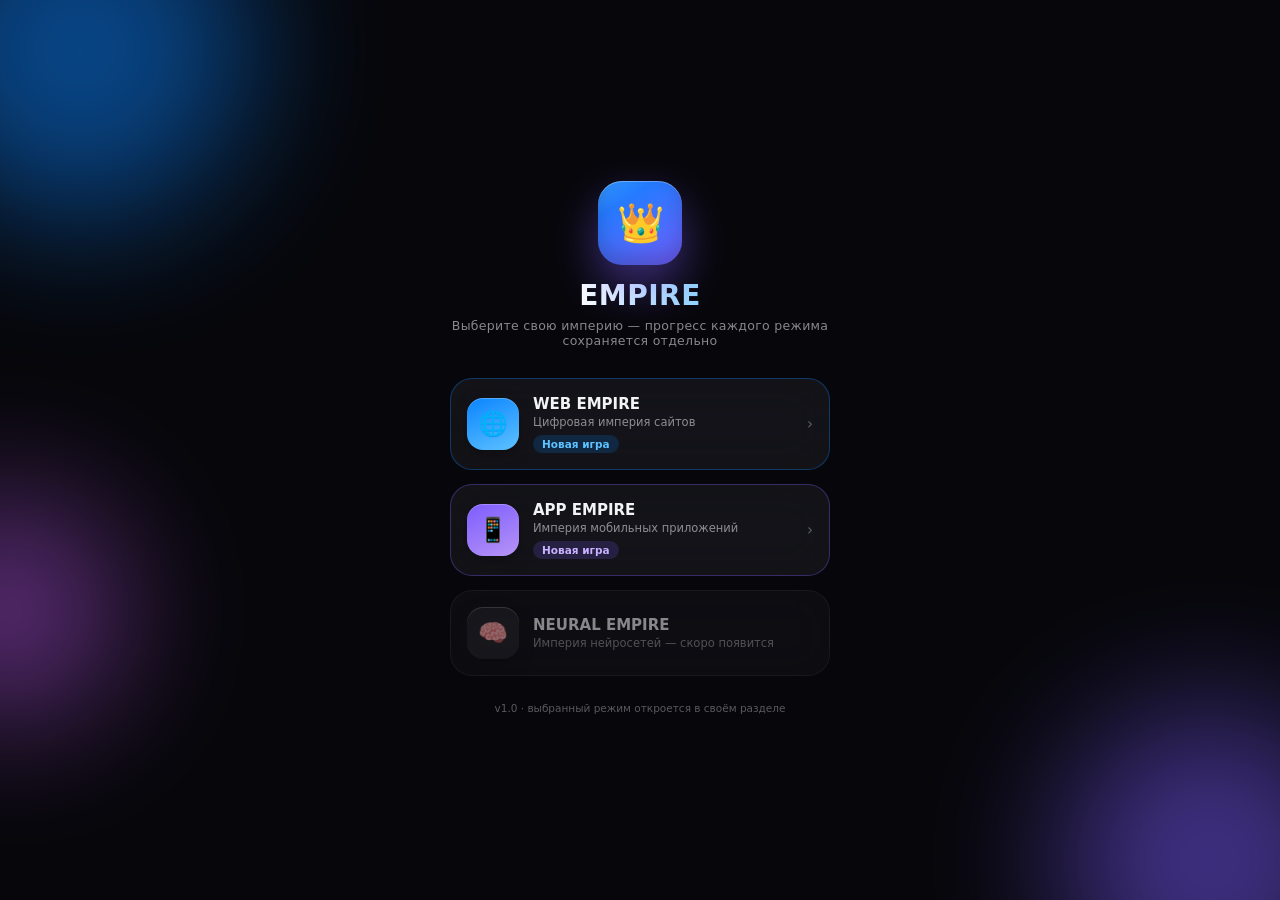
==== commit 1270dfbf: "Add files via upload" ====
--- a/index.html
+++ b/index.html
@@ -3,344 +3,158 @@
 <head>
 <meta charset="UTF-8" />
 <meta name="viewport" content="width=device-width, initial-scale=1.0, maximum-scale=1.0, user-scalable=no" />
-<title>WEB EMPIRE — Digital Tycoon</title>
-<meta name="theme-color" content="#0a84ff" />
-<meta name="apple-mobile-web-app-capable" content="yes" />
-<meta name="apple-mobile-web-app-status-bar-style" content="black-translucent" />
-<meta name="apple-mobile-web-app-title" content="Web Empire" />
-<meta name="description" content="Web Empire — Digital Tycoon: постройте свою цифровую империю" />
-<link rel="manifest" id="pwa-manifest-link" />
-<link rel="icon" id="pwa-icon-link" />
-<link rel="apple-touch-icon" id="pwa-apple-icon-link" />
-<link rel="stylesheet" href="style.css" />
+<title>EMPIRE — выбор режима</title>
+<style>
+  *{box-sizing:border-box;-webkit-tap-highlight-color:transparent;}
+  html,body{height:100%;}
+  body{
+    margin:0;min-height:100vh;overflow-x:hidden;
+    font-family:'Inter','-apple-system',BlinkMacSystemFont,system-ui,sans-serif;
+    background:#07070b;color:#f2f3f6;
+    display:flex;flex-direction:column;align-items:center;justify-content:center;
+    padding:28px 20px 34px;position:relative;
+  }
+  ::-webkit-scrollbar{width:0;height:0;}
+
+  #bg-blobs{position:fixed;inset:0;z-index:0;overflow:hidden;pointer-events:none;}
+  .blob{position:absolute;border-radius:50%;filter:blur(70px);opacity:.5;}
+  .blob.b1{width:340px;height:340px;background:#0a84ff;top:-120px;left:-90px;animation:drift1 16s ease-in-out infinite;}
+  .blob.b2{width:300px;height:300px;background:#7c5cff;bottom:-110px;right:-80px;animation:drift2 19s ease-in-out infinite;}
+  .blob.b3{width:220px;height:220px;background:#bf5af2;bottom:20%;left:-100px;animation:drift1 22s ease-in-out infinite reverse;}
+  @keyframes drift1{0%,100%{transform:translate(0,0);}50%{transform:translate(40px,30px);}}
+  @keyframes drift2{0%,100%{transform:translate(0,0);}50%{transform:translate(-30px,-40px);}}
+
+  #hub{position:relative;z-index:1;width:100%;max-width:380px;display:flex;flex-direction:column;align-items:center;text-align:center;}
+
+  .hub-logo{
+    width:84px;height:84px;border-radius:24px;margin-bottom:14px;
+    background:linear-gradient(150deg,#0a84ff,#7c5cff,#bf5af2);background-size:220% 220%;
+    display:flex;align-items:center;justify-content:center;font-size:38px;position:relative;overflow:hidden;
+    box-shadow:0 20px 46px rgba(124,92,255,.45), inset 0 1px 0 rgba(255,255,255,.3), inset 0 -10px 20px rgba(0,0,0,.2);
+    animation:hub-float 5s ease-in-out infinite, hub-shift 8s ease infinite;
+  }
+  .hub-logo::after{
+    content:'';position:absolute;top:-45%;left:-25%;width:150%;height:85%;
+    background:linear-gradient(160deg,rgba(255,255,255,.35),transparent 60%);transform:rotate(-12deg);
+  }
+  @keyframes hub-float{0%,100%{transform:translateY(0);}50%{transform:translateY(-9px);}}
+  @keyframes hub-shift{0%,100%{background-position:0% 50%;}50%{background-position:100% 50%;}}
+
+  .hub-title{
+    font-size:28px;font-weight:800;letter-spacing:.5px;margin:0 0 6px;
+    background:linear-gradient(90deg,#fff,#8fd3ff,#c9b2ff,#fff);background-size:300% auto;
+    -webkit-background-clip:text;background-clip:text;color:transparent;animation:hub-shine 5s linear infinite;
+  }
+  @keyframes hub-shine{0%{background-position:0% 50%;}100%{background-position:300% 50%;}}
+  .hub-tag{font-size:12.5px;color:rgba(242,243,246,.55);margin-bottom:30px;letter-spacing:.3px;}
+
+  .mode-list{display:flex;flex-direction:column;gap:14px;width:100%;}
+  .mode-card{
+    display:flex;align-items:center;gap:14px;width:100%;text-align:left;
+    background:rgba(255,255,255,.05);border:1px solid rgba(255,255,255,.09);
+    border-radius:22px;padding:16px;cursor:pointer;font-family:inherit;color:inherit;
+    backdrop-filter:blur(20px) saturate(160%);transition:transform .15s, border-color .15s, background .15s;
+    position:relative;overflow:hidden;
+  }
+  .mode-card:active{transform:scale(.97);}
+  .mode-card.sites{border-color:rgba(10,132,255,.35);}
+  .mode-card.sites:hover{background:rgba(10,132,255,.1);}
+  .mode-card.apps{border-color:rgba(124,92,255,.35);}
+  .mode-card.apps:hover{background:rgba(124,92,255,.1);}
+  .mode-card.soon{opacity:.55;cursor:default;}
+  .mode-card.soon:active{transform:none;}
+
+  .mode-icon{
+    width:52px;height:52px;border-radius:16px;flex-shrink:0;font-size:24px;
+    display:flex;align-items:center;justify-content:center;
+    box-shadow:inset 0 1px 0 rgba(255,255,255,.25), 0 6px 16px rgba(0,0,0,.25);
+  }
+  .mode-card.sites .mode-icon{background:linear-gradient(155deg,#0a84ff,#5ec2ff);}
+  .mode-card.apps .mode-icon{background:linear-gradient(155deg,#7c5cff,#b794f6);}
+  .mode-card.soon .mode-icon{background:rgba(255,255,255,.08);}
+
+  .mode-info{flex:1;min-width:0;}
+  .mode-name{font-weight:800;font-size:15px;}
+  .mode-sub{font-size:11.5px;color:rgba(242,243,246,.55);margin-top:2px;}
+  .mode-status{font-size:10.5px;font-weight:700;margin-top:6px;padding:3px 9px;border-radius:12px;display:inline-block;}
+  .mode-card.sites .mode-status{background:rgba(10,132,255,.18);color:#5ec2ff;}
+  .mode-card.apps .mode-status{background:rgba(124,92,255,.18);color:#c9b2ff;}
+  .mode-arrow{font-size:15px;color:rgba(242,243,246,.35);flex-shrink:0;}
+
+  .hub-foot{margin-top:26px;font-size:10.5px;color:rgba(242,243,246,.35);}
+</style>
 </head>
 <body>
 
-<div id="bg-blobs"><div class="blob b1"></div><div class="blob b2"></div><div class="blob b3"></div><div class="blob b4"></div></div>
+<div id="bg-blobs"><div class="blob b1"></div><div class="blob b2"></div><div class="blob b3"></div></div>
 
-<!-- MAIN MENU -->
-<div id="main-menu">
-  <div class="mm-blobs"><div class="blob b1"></div><div class="blob b2"></div></div>
-  <div class="mm-logo-wrap"><div class="mm-emoji">🌐</div></div>
-  <div class="mm-title">WEB EMPIRE</div>
-  <div class="mm-tag" data-i18n="mm.tag">Digital Tycoon — построй свою цифровую империю</div>
-  <div class="mm-buttons">
-    <button class="mm-btn mm-btn-continue" id="mm-continue-btn" style="display:none;" onclick="mmPlay()" data-i18n="mm.continue">▶ Продолжить</button>
-    <button class="mm-btn mm-btn-play" onclick="mmPlay()" data-i18n="mm.play">🚀 Играть</button>
-    <button class="mm-btn mm-btn-settings" onclick="mmSettings()" data-i18n="mm.settings">⚙️ Настройки</button>
+<div id="hub">
+  <div class="hub-logo">👑</div>
+  <div class="hub-title">EMPIRE</div>
+  <div class="hub-tag">Выберите свою империю — прогресс каждого режима сохраняется отдельно</div>
+
+  <div class="mode-list">
+    <button class="mode-card sites" onclick="enterMode('sites')">
+      <div class="mode-icon">🌐</div>
+      <div class="mode-info">
+        <div class="mode-name">WEB EMPIRE</div>
+        <div class="mode-sub">Цифровая империя сайтов</div>
+        <div class="mode-status" id="status-sites">Новая игра</div>
+      </div>
+      <div class="mode-arrow">›</div>
+    </button>
+
+    <button class="mode-card apps" onclick="enterMode('apps')">
+      <div class="mode-icon">📱</div>
+      <div class="mode-info">
+        <div class="mode-name">APP EMPIRE</div>
+        <div class="mode-sub">Империя мобильных приложений</div>
+        <div class="mode-status" id="status-apps">Новая игра</div>
+      </div>
+      <div class="mode-arrow">›</div>
+    </button>
+
+    <div class="mode-card soon">
+      <div class="mode-icon">🧠</div>
+      <div class="mode-info">
+        <div class="mode-name">NEURAL EMPIRE</div>
+        <div class="mode-sub">Империя нейросетей — скоро появится</div>
+      </div>
+    </div>
   </div>
-  <div class="mm-foot" data-i18n="mm.foot">v2.0 · прогресс сохраняется автоматически</div>
+
+  <div class="hub-foot">v1.0 · выбранный режим откроется в своём разделе</div>
 </div>
 
-<!-- NEW GAME SETUP (name + difficulty), shown only when starting a fresh game -->
-<div id="setup-screen" class="hidden">
-  <div class="setup-card">
-    <div class="setup-title" data-i18n="setup.title">Прежде чем начать</div>
-    <div class="setup-sub" data-i18n="setup.sub">Представьтесь и выберите сложность — это можно будет увидеть, но не поменять позже</div>
-    <div class="setup-label" data-i18n="setup.namelabel">Как вас зовут?</div>
-    <input id="setup-name-input" class="setup-name-input" maxlength="18" placeholder="Игрок" />
-    <div class="setup-label" data-i18n="setup.difflabel">Сложность</div>
-    <div class="diff-row" id="setup-diff-row"></div>
-    <button class="btn btn-cyan setup-start-btn" onclick="confirmSetup()" data-i18n="setup.start">🚀 Начать бизнес</button>
-  </div>
-</div>
+<script>
+  // Each mode keeps its own save under its own key, in its own file — this
+  // hub only reads them (never writes) to show "продолжить" vs "новая игра".
+  const SAVE_KEYS = { sites:'webempire-save-v2', apps:'appempire-save-v1' };
+  const MODE_FILES = { sites:'sites.html', apps:'apps.html' };
 
-<!-- ENDING SCREEN (shown once, after the 3rd rebirth) -->
-<div id="ending-screen" class="hidden">
-  <div class="mm-blobs"><div class="blob b2"></div><div class="blob b4"></div></div>
-  <div class="mm-emoji">🏆</div>
-  <div class="mm-title" style="font-size:26px;" data-i18n="ending.title">Карьера завершена</div>
-  <div class="mm-tag" data-i18n="ending.tag">Три перерождения позади — это финал основной истории WEB EMPIRE</div>
-  <div id="ending-stats" style="width:100%;max-width:320px;margin:14px 0;"></div>
-  <div class="mm-buttons">
-    <button class="mm-btn mm-btn-play" onclick="continueEndless()" data-i18n="ending.endless">♾️ Играть в Endless-режиме</button>
-    <button class="mm-btn mm-btn-settings" onclick="document.getElementById('ending-screen').classList.add('hidden')" data-i18n="ending.continue">Продолжить как есть</button>
-  </div>
-</div>
+  function describeSave(mode){
+    try{
+      const raw = localStorage.getItem(SAVE_KEYS[mode]);
+      if(!raw) return 'Новая игра';
+      const s = JSON.parse(raw);
+      if(!s || !s.setupDone) return 'Новая игра';
+      const name = (s.ceoName || 'Игрок').toString().slice(0,18);
+      const day = s.day || 1;
+      return `Продолжить · CEO ${name} · День ${day}`;
+    }catch(e){ return 'Новая игра'; }
+  }
 
-<div id="speed-fx" class="speed-fx">⚡ <span data-i18n="speedfx.label">Ускорение</span> ×<span id="speed-fx-val">2</span></div>
+  function renderStatuses(){
+    document.getElementById('status-sites').textContent = describeSave('sites');
+    document.getElementById('status-apps').textContent = describeSave('apps');
+  }
 
-<div id="app">
-  <header id="app-header">
-    <div class="logo">🌐 WEB EMPIRE</div>
-    <div class="header-right">
-      <span class="rank-badge" id="header-rank">🥉 Новичок</span>
-      <span class="header-cash num" id="header-cash" data-flash="1">$0</span>
-    </div>
-  </header>
-  <div id="ticker-wrap"><div id="ticker"></div></div>
+  function enterMode(mode){
+    location.href = MODE_FILES[mode];
+  }
 
-  <div id="main-row">
-    <div id="content">
+  renderStatuses();
+</script>
 
-      <!-- DASHBOARD -->
-      <section class="screen active" id="screen-dash">
-        <h1 class="page-title">Обзор</h1>
-        <p class="page-sub" id="dash-sub">День 1 · добро пожаловать в WEB EMPIRE</p>
-
-
-        <div class="glass" id="worth-card">
-          <div class="worth-lbl" data-i18n="dash.networth">Чистые активы</div>
-          <div class="worth-val num c-green" id="worth-val">$0</div>
-          <div class="worth-delta num" id="worth-delta">+$0/сек</div>
-          <svg id="worth-svg" viewBox="0 0 300 56" preserveAspectRatio="none"></svg>
-        </div>
-
-        <div class="stat-strip">
-          <div class="stat-box glass"><div class="lbl" data-i18n="dash.cash">Наличные</div><div class="val num c-green" id="stat-cash">$0</div></div>
-          <div class="stat-box glass"><div class="lbl" data-i18n="dash.incomepersec">Доход/сек</div><div class="val num c-green" id="stat-income">$0</div></div>
-          <div class="stat-box glass"><div class="lbl" data-i18n="dash.portfolio">Портфель</div><div class="val num c-violet" id="stat-stocks">$0</div></div>
-          <div class="stat-box glass"><div class="lbl" data-i18n="dash.reputation">Репутация</div><div class="val num c-amber" id="stat-rep">0</div></div>
-        </div>
-
-        <button class="quest-chip" id="quest-chip" onclick="openDailyQuestsModal()">📋 Задания дня: 0/3</button>
-
-        <div class="section-title" id="events-section" style="display:none;" data-i18n="dash.activeevents">⚡ Активные события</div>
-        <div id="events-card" style="margin-bottom:16px;"></div>
-
-        <!-- Everything below is genuinely useful but not needed at a glance
-             every time you open the dashboard, so it's tucked behind one
-             tap instead of stacking a dozen cards before you even reach
-             "Лента событий". Same progressive-disclosure pattern as the
-             "Ещё: продвинутые системы" toggle in the site view — nothing
-             here is removed, just collapsed by default. -->
-        <button class="sv-advanced-toggle" id="dash-advanced-toggle" onclick="toggleDashAdvanced()">
-          <span id="dash-advanced-toggle-ic">▾</span> <span data-i18n="dash.moretoggle">Ещё: ранг, перерождение, финансы, история</span>
-          <span class="badge-dot" id="dash-advanced-badge" style="display:none;position:static;margin-left:6px;"></span>
-        </button>
-        <div id="dash-advanced-wrap" style="display:none;">
-          <div class="card glass" id="rank-card" style="margin-bottom:16px;">
-            <div class="card-row">
-              <div class="card-icon" id="rank-icon">🥉</div>
-              <div style="flex:1">
-                <div class="card-title" id="rank-title">Новичок</div>
-                <div class="card-sub" id="rank-next" data-i18n="dash.nextrank">До следующего ранга: —</div>
-              </div>
-            </div>
-            <div class="progress-bar"><div id="rank-progress" style="width:0%"></div></div>
-          </div>
-
-          <div class="card glass" id="rebirth-card" style="margin-bottom:16px;"></div>
-
-          <div class="card glass" id="season-card" style="margin-bottom:16px;cursor:pointer;" onclick="openSeasonEventModal()">
-            <div class="card-row">
-              <div class="card-icon">🎆</div>
-              <div style="flex:1">
-                <div class="card-title" data-i18n="dash.seasonevent">Событие недели</div>
-                <div class="card-sub" data-i18n="dash.loading">Загрузка...</div>
-              </div>
-            </div>
-          </div>
-
-          <div class="card glass fin-card" id="finance-card" style="margin-bottom:16px;"></div>
-
-          <div class="card glass" id="tax-card" style="margin-bottom:16px;cursor:pointer;" onclick="openTaxModal()">
-            <div class="card-row">
-              <div class="card-icon">🧾</div>
-              <div style="flex:1">
-                <div class="card-title" data-i18n="dash.taxes">Налоги</div>
-                <div class="card-sub" id="tax-card-sub" data-i18n="dash.loading">Загрузка...</div>
-              </div>
-            </div>
-          </div>
-
-          <div class="section-title" data-i18n="dash.quickactions">Быстрые действия</div>
-          <div class="card glass">
-            <div class="card-row">
-              <div class="card-icon">🚀</div>
-              <div style="flex:1">
-                <div class="card-title" data-i18n="dash.upgradebiz">Прокачать бизнес</div>
-                <div class="card-sub" data-i18n="dash.upgradebizsub">Выберите, что именно улучшить</div>
-              </div>
-            </div>
-            <div class="btn-row"><button class="btn btn-cyan btn-block" onclick="nav('sites')" data-i18n="dash.gotosites">Перейти к сайтам</button></div>
-          </div>
-          <div class="card glass">
-            <div class="card-row">
-              <div class="card-icon">🏆</div>
-              <div style="flex:1">
-                <div class="card-title" data-i18n="dash.leaderboard">Рейтинг конкурентов</div>
-                <div class="card-sub" data-i18n="dash.leaderboardsub">Сравните свою империю с локальными NPC</div>
-              </div>
-            </div>
-            <div class="btn-row"><button class="btn btn-outline btn-block" onclick="openLeaderboardModal()" data-i18n="dash.openleaderboard">Открыть рейтинг</button></div>
-          </div>
-
-          <div class="section-title" data-i18n="dash.eventfeed">Лента событий</div>
-          <div id="dash-log" class="card glass"></div>
-        </div>
-      </section>
-
-      <!-- SITES -->
-      <section class="screen" id="screen-sites">
-        <h1 class="page-title">Мой бизнес</h1>
-        <p class="page-sub" data-i18n="sites.sub">Прокачивайте отдельно дизайн, трафик, монетизацию и инфраструктуру</p>
-        <div class="btn-row" style="margin-bottom:14px;"><button class="btn btn-outline btn-block" onclick="openRecipeBookModal()" data-i18n="sites.recipebook">📖 Книга рецептов гибридов</button></div>
-        <div id="sites-list"></div>
-      </section>
-
-      <!-- MARKET -->
-      <section class="screen" id="screen-market">
-        <h1 class="page-title">Биржа</h1>
-        <p class="page-sub" data-i18n="market.sub">Акции и криптовалюта. Цены меняются каждую секунду.</p>
-        <div class="stat-strip" style="grid-template-columns:1fr 1fr;">
-          <div class="stat-box glass"><div class="lbl" data-i18n="market.portfoliovalue">Стоимость портфеля</div><div class="val num c-violet" id="mkt-value">$0</div></div>
-          <div class="stat-box glass"><div class="lbl" data-i18n="market.cash">Свободные средства</div><div class="val num c-green" id="mkt-cash">$0</div></div>
-        </div>
-        <div class="seg-control glass">
-          <button class="seg-btn active" id="tab-stock" onclick="setMarketTab('stock')" data-i18n="market.stocks">📈 Акции</button>
-          <button class="seg-btn" id="tab-crypto" onclick="setMarketTab('crypto')" data-i18n="market.crypto">🪙 Крипто</button>
-        </div>
-        <div class="card glass" id="loan-card" style="margin-bottom:12px;"></div>
-        <div class="card glass" id="stocks-card"></div>
-      </section>
-
-      <!-- ESTATE + GARAGE/LUXURY (merged: both are "buy items for an income-boost %") -->
-      <section class="screen" id="screen-estate">
-        <h1 class="page-title">Активы</h1>
-        <p class="page-sub" data-i18n="estate.sub">Недвижимость и статус-символы — оба дают постоянный буст к доходу</p>
-        <div class="subtab-bar" role="tablist">
-          <button class="subtab active" id="subtab-estate" onclick="setAssetsTab('estate')" data-i18n="estate.realestate">🏢 Недвижимость</button>
-          <button class="subtab" id="subtab-garage" onclick="setAssetsTab('garage')" data-i18n="estate.status">🚗 Статус</button>
-        </div>
-        <div id="assets-panel-estate">
-          <div class="stat-strip" style="grid-template-columns:1fr;">
-            <div class="stat-box glass"><div class="lbl" data-i18n="estate.currentboost">Текущий буст дохода</div><div class="val num c-amber" id="estate-bonus">+0%</div></div>
-          </div>
-          <div id="estate-list"></div>
-        </div>
-        <div id="assets-panel-garage" style="display:none;">
-          <div class="stat-strip" style="grid-template-columns:1fr;">
-            <div class="stat-box glass"><div class="lbl" data-i18n="estate.reptoboost">Репутация → буст дохода</div><div class="val num c-amber" id="garage-bonus">0 → +0%</div></div>
-          </div>
-          <div id="garage-list"></div>
-        </div>
-      </section>
-
-      <!-- INBOX / NOTIFICATIONS — единая лента: задания, событие недели, активные события, достижения -->
-      <section class="screen" id="screen-inbox">
-        <h1 class="page-title">Уведомления</h1>
-        <p class="page-sub" data-i18n="inbox.sub">Всё, что требует внимания — в одном месте</p>
-        <div id="inbox-content"></div>
-      </section>
-
-      <!-- SETTINGS -->
-      <section class="screen" id="screen-settings">
-        <div id="settings-back-row"><button class="btn btn-outline btn-block" onclick="mmBackFromSettings()" data-i18n="settings.backtomenu">← Назад в меню</button></div>
-        <h1 class="page-title">Настройки</h1>
-
-        <div class="subtab-bar" style="flex-wrap:wrap;">
-          <button class="subtab active" id="settingstab-sound" onclick="setSettingsTab('sound')" data-i18n="settings.tab.design">🎨 Дизайн</button>
-          <button class="subtab" id="settingstab-mode" onclick="setSettingsTab('mode')" data-i18n="settings.tab.mode">🎯 Режим игры</button>
-          <button class="subtab" id="settingstab-progress" onclick="setSettingsTab('progress')" data-i18n="settings.tab.progress">🏆 Прогресс</button>
-          <button class="subtab" id="settingstab-social" onclick="setSettingsTab('social')" data-i18n="settings.tab.social">👥 Сообщество</button>
-          <button class="subtab" id="settingstab-data" onclick="setSettingsTab('data')" data-i18n="settings.tab.data">💾 Данные</button>
-        </div>
-
-        <!-- Режим игры -->
-        <div id="settings-panel-mode" style="display:none;">
-          <div class="card glass" style="text-align:center;padding:28px 16px;">
-            <div style="font-size:32px;margin-bottom:10px;">🌐📱🧠</div>
-            <div class="card-title" style="margin-bottom:6px;" data-i18n="settings.modes.title">Режимы игры скоро появятся</div>
-            <div class="card-sub" data-i18n="settings.modes.sub">Сайты, приложения и нейросети как отдельные режимы — в разработке</div>
-          </div>
-        </div>
-
-        <!-- Дизайн -->
-        <div id="settings-panel-sound">
-          <div class="card glass">
-            <div class="switch-row"><span data-i18n="settings.eventnotif">Уведомления о событиях</span><div class="switch on" id="sw-notif" onclick="toggleSwitch('notif')"><div class="knob"></div></div></div>
-            <div class="switch-row" style="border-bottom:none;flex-wrap:wrap;gap:8px;"><span data-i18n="settings.gamespeed">Скорость игры</span>
-              <select class="set-select" id="set-speed" onchange="onSpeedChange(this.value)"></select>
-            </div>
-          </div>
-
-          <div class="section-title" data-i18n="settings.theme">🎨 Тема оформления</div>
-          <div class="card glass" style="padding:12px;">
-            <div id="theme-grid" style="display:grid;grid-template-columns:1fr 1fr;gap:10px;"></div>
-          </div>
-
-          <div class="section-title" data-i18n="settings.lang">Язык / Language</div>
-          <div class="seg-control glass">
-            <button class="seg-btn" id="lang-ru-btn" onclick="setLanguage('ru')">🇷🇺 Русский</button>
-            <button class="seg-btn" id="lang-en-btn" onclick="setLanguage('en')">🇬🇧 English</button>
-          </div>
-        </div>
-
-        <!-- Прогресс -->
-        <div id="settings-panel-progress" style="display:none;">
-          <button class="btn btn-outline btn-block" id="achievements-btn" onclick="openAchievementsModal()" data-i18n="settings.achievements">🏆 Достижения</button>
-          <button class="btn btn-outline btn-block" style="margin-top:8px;" onclick="openDailyQuestsModal()" data-i18n="settings.dailyquests">📋 Задания дня</button>
-          <button class="btn btn-outline btn-block" style="margin-top:8px;" onclick="openStatsModal()" data-i18n="settings.stats">📊 Общая статистика</button>
-
-          <div class="card glass" id="prestige-toggles-card" style="display:none;margin-top:14px;">
-            <div class="switch-row" id="row-auto-hire" style="display:none;"><span data-i18n="settings.autohire">🤝 Авто-найм сотрудников</span><div class="switch" id="sw-auto-hire" onclick="togglePrestigeSwitch('autoHire')"><div class="knob"></div></div></div>
-            <div class="switch-row" id="row-auto-upgrade" style="display:none;border-bottom:none;"><span data-i18n="settings.autoupgrade">🤖 Авто-прокачка треков</span><div class="switch" id="sw-auto-upgrade" onclick="togglePrestigeSwitch('autoUpgrade')"><div class="knob"></div></div></div>
-          </div>
-
-          <div class="card glass" style="margin-top:14px;">
-            <div class="switch-row" style="border-bottom:none;flex-wrap:wrap;gap:4px;">
-              <span data-i18n="settings.pushnotif">🔔 Локальные уведомления</span>
-              <div class="switch" id="sw-push-notif" onclick="togglePushNotif()"><div class="knob"></div></div>
-              <p style="width:100%;color:var(--dim);font-size:11px;margin:4px 0 0;" data-i18n="settings.pushnotifsub">Напомнит, если стрик скоро сгорит или событие недели заканчивается — только пока приложение открыто в фоне (не после полного закрытия)</p>
-            </div>
-          </div>
-
-          <div class="section-title" data-i18n="settings.boosty">Boosty-подписка</div>
-          <div class="card glass boosty-card" id="boosty-card"></div>
-        </div>
-
-        <!-- Сообщество -->
-        <div id="settings-panel-social" style="display:none;">
-          <button class="btn btn-outline btn-block" onclick="openReferralModal()" data-i18n="settings.invitefriend">🎁 Пригласить друга</button>
-          <button class="btn btn-outline btn-block" style="margin-top:8px;" onclick="openShareCardModal()" data-i18n="settings.progresscard">🖼️ Карточка прогресса</button>
-          <button class="btn btn-outline btn-block" style="margin-top:8px;" onclick="openCompareModal()" data-i18n="settings.compare">🆚 Сравнить с другом</button>
-          <button class="btn btn-outline btn-block" style="margin-top:8px;" onclick="openCeoCustomizeModal()" data-i18n="settings.ceooffice">🎭 Кабинет CEO</button>
-        </div>
-
-        <!-- Данные -->
-        <div id="settings-panel-data" style="display:none;">
-          <button class="btn btn-outline btn-block" onclick="exportSave()" data-i18n="settings.exportsave">📤 Экспорт сохранения в файл</button>
-          <button class="btn btn-outline btn-block" style="margin-top:8px;" onclick="document.getElementById('import-save-input').click()" data-i18n="settings.importsave">📥 Импорт сохранения из файла</button>
-          <input type="file" id="import-save-input" accept="application/json,.json" style="display:none;" onchange="importSaveFile(this.files[0])">
-          <button class="btn btn-red btn-block" style="margin-top:8px;" onclick="confirmReset()" data-i18n="settings.resetprogress">🗑️ Сбросить прогресс</button>
-          <p class="page-sub" style="margin-top:10px;" id="save-info"><span class="save-dot" id="save-dot"></span><span data-i18n="settings.autosave">Автосохранение каждые 15 сек</span></p>
-          <p class="page-sub" id="version-tap" style="margin-top:14px;opacity:0.5;text-align:center;" onclick="tapVersion()">WEB EMPIRE v2.1</p>
-
-          <div id="devmode-card" class="card glass" style="display:none;margin-top:10px;border-color:var(--red);">
-            <div class="card-sub" style="margin-bottom:8px;color:var(--red);" data-i18n="settings.devmode">🛠️ Режим тестирования (dev)</div>
-            <div class="btn-row" style="flex-wrap:wrap;">
-              <button class="btn btn-outline" onclick="devGiveCash(1000000)">+$1,000,000</button>
-              <button class="btn btn-outline" onclick="devSkipDay()" data-i18n="settings.dev.skipday">⏭️ Пропустить день</button>
-              <button class="btn btn-outline" onclick="devGivePrestigePoints(50)" data-i18n="settings.dev.prestigepts">+50 очков перерождения</button>
-              <button class="btn btn-outline" onclick="devUnlockAutoManager()" data-i18n="settings.dev.automanager">🤖 Открыть авто-менеджер</button>
-              <button class="btn btn-outline" onclick="devMaxSites()" data-i18n="settings.dev.maxtracks">🌐 Макс. уровень всех треков</button>
-              <button class="btn btn-red" onclick="disableDevMode()" data-i18n="settings.dev.disable">Выключить dev-режим</button>
-            </div>
-          </div>
-        </div>
-      </section>
-
-    </div>
-
-    <div id="bottom-nav-wrap">
-      <nav id="bottom-nav">
-        <button class="nav-item active" data-screen="dash"><span class="ic">📊</span><span>Дашборд</span></button>
-        <button class="nav-item" data-screen="sites"><span class="ic">🌐</span><span>Сайты</span></button>
-        <button class="nav-item" data-screen="market"><span class="ic">📈</span><span>Биржа</span></button>
-        <button class="nav-item" data-screen="estate"><span class="ic">🏢</span><span>Активы</span></button>
-        <button class="nav-item" data-screen="inbox"><span class="ic" style="position:relative;">🔔<span id="inbox-badge" class="badge-dot" style="display:none;"></span></span><span>Уведомления</span></button>
-        <button class="nav-item" data-screen="settings"><span class="ic">⚙️</span><span>Ещё</span></button>
-      </nav>
-    </div>
-  </div>
-</div>
-
-<div id="toast"></div>
-<div id="modal-bg" onclick="if(event.target===this)closeModal();"><div id="modal"></div></div>
-<div id="onboard-bg"><div id="onboard-card"></div></div>
-<div id="site-view-bg"><div id="site-view"></div></div>
-
-<script src="script.js"></script>
 </body>
 </html>
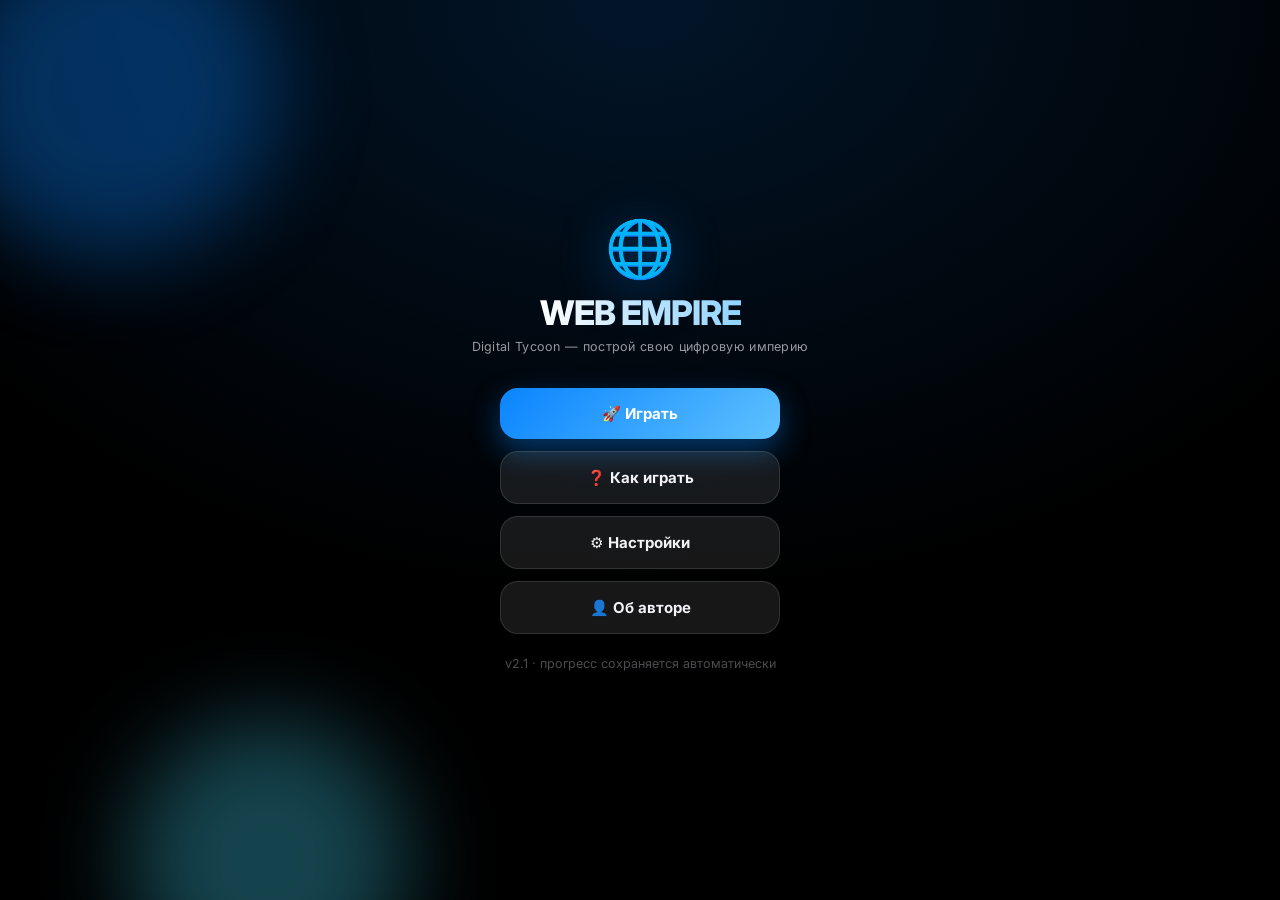
==== commit a2960f67: "Add files via upload" ====
--- a/index.html
+++ b/index.html
@@ -3,158 +3,392 @@
 <head>
 <meta charset="UTF-8" />
 <meta name="viewport" content="width=device-width, initial-scale=1.0, maximum-scale=1.0, user-scalable=no" />
-<title>EMPIRE — выбор режима</title>
-<style>
-  *{box-sizing:border-box;-webkit-tap-highlight-color:transparent;}
-  html,body{height:100%;}
-  body{
-    margin:0;min-height:100vh;overflow-x:hidden;
-    font-family:'Inter','-apple-system',BlinkMacSystemFont,system-ui,sans-serif;
-    background:#07070b;color:#f2f3f6;
-    display:flex;flex-direction:column;align-items:center;justify-content:center;
-    padding:28px 20px 34px;position:relative;
-  }
-  ::-webkit-scrollbar{width:0;height:0;}
-
-  #bg-blobs{position:fixed;inset:0;z-index:0;overflow:hidden;pointer-events:none;}
-  .blob{position:absolute;border-radius:50%;filter:blur(70px);opacity:.5;}
-  .blob.b1{width:340px;height:340px;background:#0a84ff;top:-120px;left:-90px;animation:drift1 16s ease-in-out infinite;}
-  .blob.b2{width:300px;height:300px;background:#7c5cff;bottom:-110px;right:-80px;animation:drift2 19s ease-in-out infinite;}
-  .blob.b3{width:220px;height:220px;background:#bf5af2;bottom:20%;left:-100px;animation:drift1 22s ease-in-out infinite reverse;}
-  @keyframes drift1{0%,100%{transform:translate(0,0);}50%{transform:translate(40px,30px);}}
-  @keyframes drift2{0%,100%{transform:translate(0,0);}50%{transform:translate(-30px,-40px);}}
-
-  #hub{position:relative;z-index:1;width:100%;max-width:380px;display:flex;flex-direction:column;align-items:center;text-align:center;}
-
-  .hub-logo{
-    width:84px;height:84px;border-radius:24px;margin-bottom:14px;
-    background:linear-gradient(150deg,#0a84ff,#7c5cff,#bf5af2);background-size:220% 220%;
-    display:flex;align-items:center;justify-content:center;font-size:38px;position:relative;overflow:hidden;
-    box-shadow:0 20px 46px rgba(124,92,255,.45), inset 0 1px 0 rgba(255,255,255,.3), inset 0 -10px 20px rgba(0,0,0,.2);
-    animation:hub-float 5s ease-in-out infinite, hub-shift 8s ease infinite;
-  }
-  .hub-logo::after{
-    content:'';position:absolute;top:-45%;left:-25%;width:150%;height:85%;
-    background:linear-gradient(160deg,rgba(255,255,255,.35),transparent 60%);transform:rotate(-12deg);
-  }
-  @keyframes hub-float{0%,100%{transform:translateY(0);}50%{transform:translateY(-9px);}}
-  @keyframes hub-shift{0%,100%{background-position:0% 50%;}50%{background-position:100% 50%;}}
-
-  .hub-title{
-    font-size:28px;font-weight:800;letter-spacing:.5px;margin:0 0 6px;
-    background:linear-gradient(90deg,#fff,#8fd3ff,#c9b2ff,#fff);background-size:300% auto;
-    -webkit-background-clip:text;background-clip:text;color:transparent;animation:hub-shine 5s linear infinite;
-  }
-  @keyframes hub-shine{0%{background-position:0% 50%;}100%{background-position:300% 50%;}}
-  .hub-tag{font-size:12.5px;color:rgba(242,243,246,.55);margin-bottom:30px;letter-spacing:.3px;}
-
-  .mode-list{display:flex;flex-direction:column;gap:14px;width:100%;}
-  .mode-card{
-    display:flex;align-items:center;gap:14px;width:100%;text-align:left;
-    background:rgba(255,255,255,.05);border:1px solid rgba(255,255,255,.09);
-    border-radius:22px;padding:16px;cursor:pointer;font-family:inherit;color:inherit;
-    backdrop-filter:blur(20px) saturate(160%);transition:transform .15s, border-color .15s, background .15s;
-    position:relative;overflow:hidden;
-  }
-  .mode-card:active{transform:scale(.97);}
-  .mode-card.sites{border-color:rgba(10,132,255,.35);}
-  .mode-card.sites:hover{background:rgba(10,132,255,.1);}
-  .mode-card.apps{border-color:rgba(124,92,255,.35);}
-  .mode-card.apps:hover{background:rgba(124,92,255,.1);}
-  .mode-card.soon{opacity:.55;cursor:default;}
-  .mode-card.soon:active{transform:none;}
-
-  .mode-icon{
-    width:52px;height:52px;border-radius:16px;flex-shrink:0;font-size:24px;
-    display:flex;align-items:center;justify-content:center;
-    box-shadow:inset 0 1px 0 rgba(255,255,255,.25), 0 6px 16px rgba(0,0,0,.25);
-  }
-  .mode-card.sites .mode-icon{background:linear-gradient(155deg,#0a84ff,#5ec2ff);}
-  .mode-card.apps .mode-icon{background:linear-gradient(155deg,#7c5cff,#b794f6);}
-  .mode-card.soon .mode-icon{background:rgba(255,255,255,.08);}
-
-  .mode-info{flex:1;min-width:0;}
-  .mode-name{font-weight:800;font-size:15px;}
-  .mode-sub{font-size:11.5px;color:rgba(242,243,246,.55);margin-top:2px;}
-  .mode-status{font-size:10.5px;font-weight:700;margin-top:6px;padding:3px 9px;border-radius:12px;display:inline-block;}
-  .mode-card.sites .mode-status{background:rgba(10,132,255,.18);color:#5ec2ff;}
-  .mode-card.apps .mode-status{background:rgba(124,92,255,.18);color:#c9b2ff;}
-  .mode-arrow{font-size:15px;color:rgba(242,243,246,.35);flex-shrink:0;}
-
-  .hub-foot{margin-top:26px;font-size:10.5px;color:rgba(242,243,246,.35);}
-</style>
+<title>WEB EMPIRE — Digital Tycoon (Unified)</title>
+<meta name="theme-color" content="#0a84ff" />
+<meta name="apple-mobile-web-app-capable" content="yes" />
+<meta name="apple-mobile-web-app-status-bar-style" content="black-translucent" />
+<meta name="apple-mobile-web-app-title" content="Web Empire" />
+<meta name="description" content="Web Empire — Digital Tycoon: постройте свою цифровую империю" />
+<link rel="manifest" id="pwa-manifest-link" />
+<link rel="icon" id="pwa-icon-link" />
+<link rel="apple-touch-icon" id="pwa-apple-icon-link" />
+<link rel="stylesheet" href="style-empire.css"/>
 </head>
 <body>
 
-<div id="bg-blobs"><div class="blob b1"></div><div class="blob b2"></div><div class="blob b3"></div></div>
-
-<div id="hub">
-  <div class="hub-logo">👑</div>
-  <div class="hub-title">EMPIRE</div>
-  <div class="hub-tag">Выберите свою империю — прогресс каждого режима сохраняется отдельно</div>
-
-  <div class="mode-list">
-    <button class="mode-card sites" onclick="enterMode('sites')">
-      <div class="mode-icon">🌐</div>
-      <div class="mode-info">
-        <div class="mode-name">WEB EMPIRE</div>
-        <div class="mode-sub">Цифровая империя сайтов</div>
-        <div class="mode-status" id="status-sites">Новая игра</div>
-      </div>
-      <div class="mode-arrow">›</div>
-    </button>
-
-    <button class="mode-card apps" onclick="enterMode('apps')">
-      <div class="mode-icon">📱</div>
-      <div class="mode-info">
-        <div class="mode-name">APP EMPIRE</div>
-        <div class="mode-sub">Империя мобильных приложений</div>
-        <div class="mode-status" id="status-apps">Новая игра</div>
-      </div>
-      <div class="mode-arrow">›</div>
-    </button>
-
-    <div class="mode-card soon">
-      <div class="mode-icon">🧠</div>
-      <div class="mode-info">
-        <div class="mode-name">NEURAL EMPIRE</div>
-        <div class="mode-sub">Империя нейросетей — скоро появится</div>
-      </div>
+<div id="bg-blobs"><div class="blob b1"></div><div class="blob b2"></div><div class="blob b3"></div><div class="blob b4"></div></div>
+
+<!-- MAIN MENU — first screen shown on every load. Play resumes a save or
+     starts new-game setup; the other buttons are reachable without
+     committing to a game session. -->
+<div id="main-menu-screen">
+  <div class="mm-blobs"><div class="blob b1"></div><div class="blob b3"></div></div>
+  <div class="mm-emoji">🌐</div>
+  <div class="mm-title">WEB EMPIRE</div>
+  <div class="mm-tag" data-i18n="mm.tag">Digital Tycoon — построй свою цифровую империю</div>
+  <div class="mm-buttons">
+    <button class="mm-btn mm-btn-play" onclick="menuPlay()"><span id="mm-play-label" data-i18n="mm.play">🚀 Играть</span></button>
+    <button class="mm-btn mm-btn-settings" onclick="menuHowToPlay()" data-i18n="mm.howtoplay">❓ Как играть</button>
+    <button class="mm-btn mm-btn-settings" onclick="menuSettings()" data-i18n="mm.settings">⚙️ Настройки</button>
+    <button class="mm-btn mm-btn-settings" onclick="menuAbout()" data-i18n="mm.about">👤 Об авторе</button>
+  </div>
+  <p class="page-sub" style="margin-top:22px;opacity:0.5;" id="menu-version" data-i18n="mm.foot">v2.1 · прогресс сохраняется автоматически</p>
+</div>
+
+<!-- NEW GAME SETUP (name + difficulty), shown only when starting a fresh game -->
+<div id="setup-screen" class="hidden">
+  <div class="setup-card">
+    <div class="setup-title" data-i18n="setup.title">Прежде чем начать</div>
+    <div class="setup-sub" data-i18n="setup.sub">Представьтесь и выберите сложность — это можно будет увидеть, но не поменять позже</div>
+    <div class="setup-label" data-i18n="setup.namelabel">Как вас зовут?</div>
+    <input id="setup-name-input" class="setup-name-input" maxlength="18" placeholder="Игрок" />
+    <div class="setup-label" data-i18n="setup.difflabel">Сложность</div>
+    <div class="diff-row" id="setup-diff-row"></div>
+    <button class="btn btn-cyan setup-start-btn" onclick="confirmSetup()" data-i18n="setup.start">🚀 Начать бизнес</button>
+  </div>
+</div>
+
+<!-- ENDING SCREEN (shown once, after the 3rd rebirth) -->
+<div id="ending-screen" class="hidden">
+  <div class="mm-blobs"><div class="blob b2"></div><div class="blob b4"></div></div>
+  <div class="mm-emoji">🏆</div>
+  <div class="mm-title" style="font-size:26px;" data-i18n="ending.title">Карьера завершена</div>
+  <div class="mm-tag" data-i18n="ending.tag">Три перерождения позади — это финал основной истории WEB EMPIRE</div>
+  <div id="ending-stats" style="width:100%;max-width:320px;margin:14px 0;"></div>
+  <div class="mm-buttons">
+    <button class="mm-btn mm-btn-play" onclick="continueEndless()" data-i18n="ending.endless">♾️ Играть в Endless-режиме</button>
+    <button class="mm-btn mm-btn-settings" onclick="document.getElementById('ending-screen').classList.add('hidden')" data-i18n="ending.continue">Продолжить как есть</button>
+  </div>
+</div>
+
+
+<div id="game-clock" class="game-clock"></div>
+<button id="menu-settings-back-btn" class="header-home-btn" style="display:none;position:fixed;top:14px;left:14px;z-index:520;" onclick="closeMenuSettings()" title="Назад в меню">←</button>
+<div id="starter-boost-badge" class="starter-boost-badge"></div>
+<div id="bankruptcy-banner" class="bankruptcy-banner" onclick="openRescueLoanModal()"></div>
+<div id="bankruptcy-gameover" class="bankruptcy-gameover"></div>
+
+<div id="app">
+  <header id="app-header">
+    <div class="header-left">
+      <button class="header-home-btn" onclick="showMainMenu()" title="Главное меню">🏠</button>
+      <div class="logo">🌐 WEB EMPIRE</div>
+    </div>
+    <div class="header-right">
+      <span class="rank-badge" id="header-rank">🥉 Новичок</span>
+      <span class="header-cash num" id="header-cash" data-flash="1">$0</span>
+    </div>
+  </header>
+  <div id="ticker-wrap"><div id="ticker"></div></div>
+
+  <div id="main-row">
+    <div id="content">
+
+      <!-- DASHBOARD -->
+      <section class="screen active" id="screen-dash">
+        <h1 class="page-title">Обзор</h1>
+        <p class="page-sub" id="dash-sub">День 1 · добро пожаловать в WEB EMPIRE</p>
+
+
+        <div class="glass" id="worth-card">
+          <div class="worth-lbl" data-i18n="dash.networth">Чистые активы</div>
+          <div class="worth-val num c-green" id="worth-val">$0</div>
+          <div class="worth-delta num" id="worth-delta">+$0/сек</div>
+          <svg id="worth-svg" viewBox="0 0 300 56" preserveAspectRatio="none"></svg>
+        </div>
+
+        <div class="stat-strip">
+          <div class="stat-box glass"><div class="lbl" data-i18n="dash.cash">Наличные</div><div class="val num c-green" id="stat-cash">$0</div></div>
+          <div class="stat-box glass"><div class="lbl" data-i18n="dash.incomepersec">Доход/сек</div><div class="val num c-green" id="stat-income">$0</div></div>
+          <div class="stat-box glass"><div class="lbl" data-i18n="dash.portfolio">Портфель</div><div class="val num c-violet" id="stat-stocks">$0</div></div>
+          <div class="stat-box glass"><div class="lbl" data-i18n="dash.reputation">Репутация</div><div class="val num c-amber" id="stat-rep">0</div></div>
+        </div>
+
+        <button class="quest-chip" id="quest-chip" onclick="openDailyQuestsModal()">📋 Задания дня: 0/3</button>
+
+        <div class="card glass" id="next-unlock-card" style="margin:12px 0;display:none;">
+          <div class="card-row">
+            <div class="card-icon" id="next-unlock-icon">🔓</div>
+            <div style="flex:1">
+              <div class="card-title" id="next-unlock-title">—</div>
+              <div class="card-sub" id="next-unlock-sub">—</div>
+            </div>
+          </div>
+          <div class="progress-bar"><div id="next-unlock-progress" style="width:0%"></div></div>
+        </div>
+
+        <div class="section-title" id="events-section" style="display:none;" data-i18n="dash.activeevents">⚡ Активные события</div>
+        <div id="events-card" style="margin-bottom:16px;"></div>
+
+        <!-- Everything below is genuinely useful but not needed at a glance
+             every time you open the dashboard, so it's tucked behind one
+             tap instead of stacking a dozen cards before you even reach
+             "Лента событий". Same progressive-disclosure pattern as the
+             "Ещё: продвинутые системы" toggle in the site view — nothing
+             here is removed, just collapsed by default. -->
+        <button class="sv-advanced-toggle" id="dash-advanced-toggle" onclick="toggleDashAdvanced()">
+          <span id="dash-advanced-toggle-ic">▾</span> <span data-i18n="dash.moretoggle">Ещё: ранг, перерождение, финансы, история</span>
+          <span class="badge-dot" id="dash-advanced-badge" style="display:none;position:static;margin-left:6px;"></span>
+        </button>
+        <div id="dash-advanced-wrap" style="display:none;">
+          <div class="card glass" id="rank-card" style="margin-bottom:16px;">
+            <div class="card-row">
+              <div class="card-icon" id="rank-icon">🥉</div>
+              <div style="flex:1">
+                <div class="card-title" id="rank-title">Новичок</div>
+                <div class="card-sub" id="rank-next" data-i18n="dash.nextrank">До следующего ранга: —</div>
+              </div>
+            </div>
+            <div class="progress-bar"><div id="rank-progress" style="width:0%"></div></div>
+          </div>
+
+          <div class="card glass" id="rebirth-card" style="margin-bottom:16px;"></div>
+
+          <div class="card glass" id="season-card" style="margin-bottom:16px;cursor:pointer;" onclick="openSeasonEventModal()">
+            <div class="card-row">
+              <div class="card-icon">🎆</div>
+              <div style="flex:1">
+                <div class="card-title" data-i18n="dash.seasonevent">Событие недели</div>
+                <div class="card-sub" data-i18n="dash.loading">Загрузка...</div>
+              </div>
+            </div>
+          </div>
+
+          <div class="card glass fin-card" id="finance-card" style="margin-bottom:16px;cursor:pointer;" onclick="openFinanceDetailModal()"></div>
+
+          <div class="card glass" id="tax-card" style="margin-bottom:16px;cursor:pointer;" onclick="openTaxModal()">
+            <div class="card-row">
+              <div class="card-icon">🧾</div>
+              <div style="flex:1">
+                <div class="card-title" data-i18n="dash.taxes">Налоги</div>
+                <div class="card-sub" id="tax-card-sub" data-i18n="dash.loading">Загрузка...</div>
+              </div>
+            </div>
+          </div>
+
+          <div class="card glass" id="payroll-card" style="margin-bottom:16px;cursor:pointer;" onclick="openPayrollModal()">
+            <div class="card-row">
+              <div class="card-icon">💸</div>
+              <div style="flex:1">
+                <div class="card-title">Зарплата персонала</div>
+                <div class="card-sub" id="payroll-card-sub">Загрузка...</div>
+              </div>
+            </div>
+          </div>
+
+          <div class="card glass" id="hosting-card" style="margin-bottom:16px;cursor:pointer;" onclick="openHostingModal()">
+            <div class="card-row">
+              <div class="card-icon">🌐</div>
+              <div style="flex:1">
+                <div class="card-title">Хостинг и обслуживание</div>
+                <div class="card-sub" id="hosting-card-sub">Загрузка...</div>
+              </div>
+            </div>
+          </div>
+
+          <div class="card glass" id="aimaint-card" style="margin-bottom:16px;cursor:pointer;" onclick="openAiMaintModal()">
+            <div class="card-row">
+              <div class="card-icon">🧠</div>
+              <div style="flex:1">
+                <div class="card-title">Обслуживание чужих нейросетей</div>
+                <div class="card-sub" id="aimaint-card-sub">Загрузка...</div>
+              </div>
+            </div>
+          </div>
+
+          <div class="card glass" id="training-card" style="margin-bottom:16px;cursor:pointer;" onclick="openTrainingModal()">
+            <div class="card-row">
+              <div class="card-icon">🎓</div>
+              <div style="flex:1">
+                <div class="card-title">Заказы на обучение ИИ</div>
+                <div class="card-sub" id="training-card-sub">Загрузка...</div>
+              </div>
+            </div>
+          </div>
+
+          <div class="section-title" data-i18n="dash.quickactions">Быстрые действия</div>
+          <div class="card glass">
+            <div class="card-row">
+              <div class="card-icon">🚀</div>
+              <div style="flex:1">
+                <div class="card-title" data-i18n="dash.upgradebiz">Прокачать бизнес</div>
+                <div class="card-sub" data-i18n="dash.upgradebizsub">Выберите, что именно улучшить</div>
+              </div>
+            </div>
+            <div class="btn-row"><button class="btn btn-cyan btn-block" onclick="nav('sites')" data-i18n="dash.gotosites">Перейти к сайтам</button></div>
+          </div>
+          <div class="card glass">
+            <div class="card-row">
+              <div class="card-icon">🏆</div>
+              <div style="flex:1">
+                <div class="card-title" data-i18n="dash.leaderboard">Рейтинг конкурентов</div>
+                <div class="card-sub" data-i18n="dash.leaderboardsub">Сравните свою империю с локальными NPC</div>
+              </div>
+            </div>
+            <div class="btn-row"><button class="btn btn-outline btn-block" onclick="openLeaderboardModal()" data-i18n="dash.openleaderboard">Открыть рейтинг</button></div>
+          </div>
+
+          <div class="section-title" data-i18n="dash.eventfeed">Лента событий</div>
+          <div id="dash-log" class="card glass"></div>
+        </div>
+      </section>
+
+      <!-- SITES -->
+      <section class="screen" id="screen-sites">
+        <h1 class="page-title">Мой бизнес</h1>
+        <p class="page-sub" data-i18n="sites.sub">Прокачивайте отдельно дизайн, трафик, монетизацию и инфраструктуру</p>
+        <div class="btn-row" style="margin-bottom:14px;"><button class="btn btn-outline btn-block" onclick="openRecipeBookModal()" data-i18n="sites.recipebook">📖 Книга рецептов гибридов</button></div>
+        <div id="sites-list"></div>
+      </section>
+
+      <!-- MARKET -->
+      <section class="screen" id="screen-market">
+        <h1 class="page-title">Биржа</h1>
+        <p class="page-sub" data-i18n="market.sub">Акции и криптовалюта. Цены меняются каждую секунду.</p>
+        <div class="stat-strip" style="grid-template-columns:1fr 1fr;">
+          <div class="stat-box glass"><div class="lbl" data-i18n="market.portfoliovalue">Стоимость портфеля</div><div class="val num c-violet" id="mkt-value">$0</div></div>
+          <div class="stat-box glass"><div class="lbl" data-i18n="market.cash">Свободные средства</div><div class="val num c-green" id="mkt-cash">$0</div></div>
+        </div>
+        <div class="seg-control glass">
+          <button class="seg-btn active" id="tab-stock" onclick="setMarketTab('stock')" data-i18n="market.stocks">📈 Акции</button>
+          <button class="seg-btn" id="tab-crypto" onclick="setMarketTab('crypto')" data-i18n="market.crypto">🪙 Крипто</button>
+        </div>
+        <div class="card glass" id="loan-card" style="margin-bottom:12px;"></div>
+        <div class="card glass" id="stocks-card"></div>
+      </section>
+
+      <!-- ESTATE + GARAGE/LUXURY (merged: both are "buy items for an income-boost %") -->
+      <section class="screen" id="screen-estate">
+        <h1 class="page-title">Активы</h1>
+        <p class="page-sub" data-i18n="estate.sub">Недвижимость и статус-символы — оба дают постоянный буст к доходу</p>
+        <div class="subtab-bar" role="tablist">
+          <button class="subtab active" id="subtab-estate" onclick="setAssetsTab('estate')" data-i18n="estate.realestate">🏢 Недвижимость</button>
+          <button class="subtab" id="subtab-garage" onclick="setAssetsTab('garage')" data-i18n="estate.status">🚗 Статус</button>
+        </div>
+        <div id="assets-panel-estate">
+          <div class="stat-strip" style="grid-template-columns:1fr;">
+            <div class="stat-box glass"><div class="lbl" data-i18n="estate.currentboost">Текущий буст дохода</div><div class="val num c-amber" id="estate-bonus">+0%</div></div>
+          </div>
+          <div id="estate-list"></div>
+        </div>
+        <div id="assets-panel-garage" style="display:none;">
+          <div class="stat-strip" style="grid-template-columns:1fr;">
+            <div class="stat-box glass"><div class="lbl" data-i18n="estate.reptoboost">Репутация → буст дохода</div><div class="val num c-amber" id="garage-bonus">0 → +0%</div></div>
+          </div>
+          <div id="garage-list"></div>
+        </div>
+      </section>
+
+      <!-- INBOX / NOTIFICATIONS — единая лента: задания, событие недели, активные события, достижения -->
+      <section class="screen" id="screen-inbox">
+        <h1 class="page-title">Уведомления</h1>
+        <p class="page-sub" data-i18n="inbox.sub">Всё, что требует внимания — в одном месте</p>
+        <div id="inbox-content"></div>
+      </section>
+
+      <!-- SETTINGS -->
+      <section class="screen" id="screen-settings">
+        <h1 class="page-title">Настройки</h1>
+
+        <div class="subtab-bar" style="flex-wrap:wrap;">
+          <button class="subtab active" id="settingstab-sound" onclick="setSettingsTab('sound')" data-i18n="settings.tab.design">🎨 Дизайн</button>
+          <button class="subtab" id="settingstab-progress" onclick="setSettingsTab('progress')" data-i18n="settings.tab.progress">🏆 Прогресс</button>
+          <button class="subtab" id="settingstab-social" onclick="setSettingsTab('social')" data-i18n="settings.tab.social">👥 Сообщество</button>
+          <button class="subtab" id="settingstab-data" onclick="setSettingsTab('data')" data-i18n="settings.tab.data">💾 Данные</button>
+        </div>
+
+        <!-- Дизайн -->
+        <div id="settings-panel-sound">
+          <div class="card glass">
+            <div class="switch-row" style="border-bottom:none;"><span data-i18n="settings.eventnotif">Уведомления о событиях</span><div class="switch on" id="sw-notif" onclick="toggleSwitch('notif')"><div class="knob"></div></div></div>
+          </div>
+
+          <div class="section-title" data-i18n="settings.theme">🎨 Тема оформления</div>
+          <div class="card glass" style="padding:12px;">
+            <div id="theme-grid" style="display:grid;grid-template-columns:1fr 1fr;gap:10px;"></div>
+          </div>
+
+          <div class="section-title" data-i18n="settings.lang">Язык / Language</div>
+          <div class="seg-control glass">
+            <button class="seg-btn" id="lang-ru-btn" onclick="setLanguage('ru')">🇷🇺 Русский</button>
+            <button class="seg-btn" id="lang-en-btn" onclick="setLanguage('en')">🇬🇧 English</button>
+          </div>
+        </div>
+
+        <!-- Прогресс -->
+        <div id="settings-panel-progress" style="display:none;">
+          <button class="btn btn-outline btn-block" id="achievements-btn" onclick="openAchievementsModal()" data-i18n="settings.achievements">🏆 Достижения</button>
+          <button class="btn btn-outline btn-block" style="margin-top:8px;" onclick="openDailyQuestsModal()" data-i18n="settings.dailyquests">📋 Задания дня</button>
+          <button class="btn btn-outline btn-block" style="margin-top:8px;" onclick="openStatsModal()" data-i18n="settings.stats">📊 Общая статистика</button>
+
+          <div class="card glass" id="prestige-toggles-card" style="display:none;margin-top:14px;">
+            <div class="switch-row" id="row-auto-hire" style="display:none;"><span data-i18n="settings.autohire">🤝 Авто-найм сотрудников</span><div class="switch" id="sw-auto-hire" onclick="togglePrestigeSwitch('autoHire')"><div class="knob"></div></div></div>
+            <div class="switch-row" id="row-auto-upgrade" style="display:none;border-bottom:none;"><span data-i18n="settings.autoupgrade">🤖 Авто-прокачка треков</span><div class="switch" id="sw-auto-upgrade" onclick="togglePrestigeSwitch('autoUpgrade')"><div class="knob"></div></div></div>
+          </div>
+
+          <div class="card glass" style="margin-top:14px;">
+            <div class="switch-row" style="border-bottom:none;flex-wrap:wrap;gap:4px;">
+              <span data-i18n="settings.pushnotif">🔔 Локальные уведомления</span>
+              <div class="switch" id="sw-push-notif" onclick="togglePushNotif()"><div class="knob"></div></div>
+              <p style="width:100%;color:var(--dim);font-size:11px;margin:4px 0 0;" data-i18n="settings.pushnotifsub">Напомнит, если стрик скоро сгорит или событие недели заканчивается — только пока приложение открыто в фоне (не после полного закрытия)</p>
+            </div>
+          </div>
+
+          <div class="section-title" data-i18n="settings.boosty">Boosty-подписка</div>
+          <div class="card glass boosty-card" id="boosty-card"></div>
+        </div>
+
+        <!-- Сообщество -->
+        <div id="settings-panel-social" style="display:none;">
+          <button class="btn btn-outline btn-block" onclick="openReferralModal()" data-i18n="settings.invitefriend">🎁 Пригласить друга</button>
+          <button class="btn btn-outline btn-block" style="margin-top:8px;" onclick="openShareCardModal()" data-i18n="settings.progresscard">🖼️ Карточка прогресса</button>
+          <button class="btn btn-outline btn-block" style="margin-top:8px;" onclick="openCompareModal()" data-i18n="settings.compare">🆚 Сравнить с другом</button>
+          <button class="btn btn-outline btn-block" style="margin-top:8px;" onclick="openCeoCustomizeModal()" data-i18n="settings.ceooffice">🎭 Кабинет CEO</button>
+        </div>
+
+        <!-- Данные -->
+        <div id="settings-panel-data" style="display:none;">
+          <button class="btn btn-outline btn-block" onclick="exportSave()" data-i18n="settings.exportsave">📤 Экспорт сохранения в файл</button>
+          <button class="btn btn-outline btn-block" style="margin-top:8px;" onclick="document.getElementById('import-save-input').click()" data-i18n="settings.importsave">📥 Импорт сохранения из файла</button>
+          <input type="file" id="import-save-input" accept="application/json,.json" style="display:none;" onchange="importSaveFile(this.files[0])">
+          <button class="btn btn-red btn-block" style="margin-top:8px;" onclick="confirmReset()" data-i18n="settings.resetprogress">🗑️ Сбросить прогресс</button>
+          <p class="page-sub" style="margin-top:10px;" id="save-info"><span class="save-dot" id="save-dot"></span><span data-i18n="settings.autosave">Автосохранение каждые 15 сек</span></p>
+          <p class="page-sub" id="version-tap" style="margin-top:14px;opacity:0.5;text-align:center;" onclick="tapVersion()">WEB EMPIRE v2.1</p>
+
+          <div id="devmode-card" class="card glass" style="display:none;margin-top:10px;border-color:var(--red);">
+            <div class="card-sub" style="margin-bottom:8px;color:var(--red);" data-i18n="settings.devmode">🛠️ Режим тестирования (dev)</div>
+            <div class="btn-row" style="flex-wrap:wrap;">
+              <button class="btn btn-outline" onclick="devGiveCash(1000000)">+$1,000,000</button>
+              <button class="btn btn-outline" onclick="devSkipDay()" data-i18n="settings.dev.skipday">⏭️ Пропустить день</button>
+              <button class="btn btn-outline" onclick="devGivePrestigePoints(50)" data-i18n="settings.dev.prestigepts">+50 очков перерождения</button>
+              <button class="btn btn-outline" onclick="devUnlockAutoManager()" data-i18n="settings.dev.automanager">🤖 Открыть авто-менеджер</button>
+              <button class="btn btn-outline" onclick="devMaxSites()" data-i18n="settings.dev.maxtracks">🌐 Макс. уровень всех треков</button>
+              <button class="btn btn-red" onclick="disableDevMode()" data-i18n="settings.dev.disable">Выключить dev-режим</button>
+            </div>
+          </div>
+        </div>
+      </section>
+
+    </div>
+
+    <div id="bottom-nav-wrap">
+      <nav id="bottom-nav">
+        <button class="nav-item active" data-screen="dash"><span class="ic">📊</span><span>Дашборд</span></button>
+        <button class="nav-item" data-screen="sites"><span class="ic">🌐</span><span>Бизнес</span></button>
+        <button class="nav-item" data-screen="market"><span class="ic">📈</span><span>Биржа</span></button>
+        <button class="nav-item" data-screen="estate"><span class="ic">🏢</span><span>Активы</span></button>
+        <button class="nav-item" data-screen="inbox"><span class="ic" style="position:relative;">🔔<span id="inbox-badge" class="badge-dot" style="display:none;"></span></span><span>Уведомления</span></button>
+        <button class="nav-item" data-screen="settings"><span class="ic">⚙️</span><span>Ещё</span></button>
+      </nav>
     </div>
   </div>
-
-  <div class="hub-foot">v1.0 · выбранный режим откроется в своём разделе</div>
 </div>
 
-<script>
-  // Each mode keeps its own save under its own key, in its own file — this
-  // hub only reads them (never writes) to show "продолжить" vs "новая игра".
-  const SAVE_KEYS = { sites:'webempire-save-v2', apps:'appempire-save-v1' };
-  const MODE_FILES = { sites:'sites.html', apps:'apps.html' };
-
-  function describeSave(mode){
-    try{
-      const raw = localStorage.getItem(SAVE_KEYS[mode]);
-      if(!raw) return 'Новая игра';
-      const s = JSON.parse(raw);
-      if(!s || !s.setupDone) return 'Новая игра';
-      const name = (s.ceoName || 'Игрок').toString().slice(0,18);
-      const day = s.day || 1;
-      return `Продолжить · CEO ${name} · День ${day}`;
-    }catch(e){ return 'Новая игра'; }
-  }
-
-  function renderStatuses(){
-    document.getElementById('status-sites').textContent = describeSave('sites');
-    document.getElementById('status-apps').textContent = describeSave('apps');
-  }
-
-  function enterMode(mode){
-    location.href = MODE_FILES[mode];
-  }
-
-  renderStatuses();
-</script>
-
+<div id="toast"></div>
+<div id="modal-bg" onclick="if(event.target===this)closeModal();"><div id="modal"></div></div>
+<div id="onboard-bg"><div id="onboard-card"></div></div>
+<div id="site-view-bg"><div id="site-view"></div></div>
+
+<script src="script-empire.js"></script>
 </body>
 </html>
--- a/style-empire.css
+++ b/style-empire.css
@@ -0,0 +1,645 @@
+@import url('https://fonts.googleapis.com/css2?family=JetBrains+Mono:wght@400;500;700&family=Inter:wght@400;500;600;700;800&display=swap');
+
+:root{
+  --bg:#000000;
+  --glass:rgba(255,255,255,0.055);
+  --glass2:rgba(255,255,255,0.09);
+  --glass-strong:rgba(255,255,255,0.14);
+  --border:rgba(255,255,255,0.12);
+  --border-strong:rgba(255,255,255,0.22);
+  --text:#f2f2f7;
+  --dim:#98989f;
+  --dim2:#6c6c70;
+
+  --blue:#0a84ff;
+  --green:#30d158;
+  --orange:#ff9f0a;
+  --red:#ff453a;
+  --purple:#bf5af2;
+  --pink:#ff375f;
+  --teal:#40c8e4;
+  --yellow:#ffd60a;
+
+  --surface:rgba(20,20,22,.55);
+  --surface-strong:rgba(28,28,30,.85);
+  --tint-xs:rgba(255,255,255,.02);
+  --tint-sm:rgba(255,255,255,.07);
+  --tint-md:rgba(255,255,255,.12);
+  --tint-lg:rgba(255,255,255,.2);
+}
+*{box-sizing:border-box;margin:0;padding:0;-webkit-tap-highlight-color:transparent;}
+html,body{height:100%;height:100dvh;}
+body{
+  background:var(--bg);
+  color:var(--text);
+  font-family:'Inter','-apple-system',BlinkMacSystemFont,system-ui,sans-serif;
+  overflow:hidden;
+  -webkit-font-smoothing:antialiased;
+  position:relative;
+}
+.num{font-family:'JetBrains Mono',monospace;}
+
+/* ===== ANIMATED BACKGROUND (Liquid Glass mesh) ===== */
+#bg-blobs{position:fixed;inset:0;z-index:0;overflow:hidden;pointer-events:none;}
+.blob{position:absolute;border-radius:50%;filter:blur(46px);opacity:.34;will-change:transform;}
+.b1{width:340px;height:340px;background:var(--blue);top:-80px;left:-60px;animation:blobmove1 22s ease-in-out infinite;}
+.b2{width:300px;height:300px;background:var(--purple);top:40%;right:-100px;animation:blobmove2 26s ease-in-out infinite;}
+.b3{width:280px;height:280px;background:var(--teal);bottom:-100px;left:10%;animation:blobmove3 19s ease-in-out infinite;}
+.b4{width:220px;height:220px;background:var(--pink);bottom:10%;right:5%;animation:blobmove1 24s ease-in-out infinite reverse;}
+@keyframes blobmove1{0%,100%{transform:translate(0,0) scale(1);}50%{transform:translate(40px,30px) scale(1.15);}}
+@keyframes blobmove2{0%,100%{transform:translate(0,0) scale(1);}50%{transform:translate(-30px,40px) scale(.9);}}
+@keyframes blobmove3{0%,100%{transform:translate(0,0) scale(1);}50%{transform:translate(20px,-30px) scale(1.1);}}
+
+/* ===== GLASS PRIMITIVE ===== */
+.glass{
+  background:var(--glass);
+  backdrop-filter:blur(16px) saturate(150%);
+  -webkit-backdrop-filter:blur(16px) saturate(150%);
+  border:1px solid var(--border);
+  border-radius:22px;
+  box-shadow:0 1px 0 rgba(255,255,255,.08) inset, 0 10px 30px rgba(0,0,0,.4), 0 2px 8px rgba(0,0,0,.25);
+  position:relative;
+  overflow:hidden;
+  /* Isolate each glass panel's paint/layout so scrolling one card doesn't
+     force the browser to recompute the rest of the (often long) list —
+     this was the biggest source of jank on lower-end Android WebViews. */
+  contain:layout style paint;
+}
+/* Soft diagonal sheen across the top of every glass panel — cheap (one
+   gradient, no extra blur pass) but reads as noticeably more "glass". */
+.glass::before{
+  content:'';position:absolute;inset:0;pointer-events:none;
+  background:linear-gradient(160deg,rgba(255,255,255,.09) 0%,rgba(255,255,255,0) 32%);
+}
+
+/* ===== TICKER ===== */
+#ticker-wrap{
+  height:32px;
+  background:var(--surface);
+  border-bottom:1px solid var(--border);
+  overflow:hidden;position:relative;flex-shrink:0;z-index:5;
+  backdrop-filter:blur(10px);
+}
+#ticker-wrap::before,#ticker-wrap::after{content:'';position:absolute;top:0;bottom:0;width:24px;z-index:2;}
+#ticker-wrap::before{left:0;background:linear-gradient(90deg,var(--bg),transparent);}
+#ticker-wrap::after{right:0;background:linear-gradient(270deg,var(--bg),transparent);}
+#ticker{display:flex;white-space:nowrap;align-items:center;height:100%;animation:scroll-ticker 40s linear infinite;width:max-content;}
+@keyframes scroll-ticker{0%{transform:translateX(0);}100%{transform:translateX(-50%);}}
+.ticker-item{font-family:'JetBrains Mono',monospace;font-size:11.5px;padding:0 16px;display:flex;gap:6px;align-items:center;color:var(--dim);border-right:1px solid var(--tint-sm);}
+.ticker-item b{color:var(--text);}
+.tick-up{color:var(--green);} .tick-down{color:var(--red);}
+
+/* ===== SHELL ===== */
+#app{display:flex;flex-direction:column;height:100vh;height:100dvh;position:relative;z-index:1;}
+#app-header{
+  height:50px;flex-shrink:0;display:flex;align-items:center;justify-content:space-between;
+  padding:0 16px;background:var(--surface);backdrop-filter:blur(24px) saturate(180%);
+  border-bottom:1px solid var(--border);box-shadow:0 6px 18px rgba(0,0,0,.28);z-index:6;
+}
+.header-left{display:flex;align-items:center;gap:10px;}
+.header-home-btn{
+  width:30px;height:30px;border-radius:50%;flex-shrink:0;font-size:14px;
+  background:var(--glass2);border:1px solid var(--border);color:var(--text);
+  display:flex;align-items:center;justify-content:center;cursor:pointer;transition:transform .15s, background .15s;
+}
+.header-home-btn:active{transform:scale(.9);background:var(--glass-strong);}
+#app-header .logo{font-weight:800;font-size:15px;letter-spacing:-.2px;}
+#app-header .header-right{display:flex;align-items:center;gap:8px;}
+.rank-badge{
+  font-size:11px;font-weight:700;padding:5px 11px;border-radius:20px;
+  background:linear-gradient(160deg,rgba(255,159,10,.24),rgba(255,159,10,.1));color:var(--orange);
+  border:1px solid rgba(255,159,10,.3);white-space:nowrap;box-shadow:inset 0 1px 0 rgba(255,255,255,.12);
+}
+.header-cash{font-family:'JetBrains Mono',monospace;font-size:14px;font-weight:700;color:var(--green);text-shadow:0 0 14px rgba(48,209,88,.3);}
+
+#main-row{flex:1;display:flex;flex-direction:column;min-height:0;}
+
+/* Settings opened directly from the main menu (before Play) — hide the
+   game chrome so there's no way to wander into the dashboard/other
+   screens via the bottom nav without going through Play. */
+#app.menu-settings-mode #app-header{display:none;}
+#app.menu-settings-mode #ticker-wrap{display:none;}
+#app.menu-settings-mode #bottom-nav-wrap{display:none;}
+
+/* ===== BOTTOM NAV (floating pill) ===== */
+#bottom-nav-wrap{flex-shrink:0;padding:10px 12px 14px;z-index:6;}
+#bottom-nav{
+  height:60px;display:flex;align-items:center;padding:0 6px;
+  background:var(--surface);backdrop-filter:blur(28px) saturate(190%);-webkit-backdrop-filter:blur(28px) saturate(190%);
+  border:1px solid var(--border);border-radius:30px;
+  box-shadow:0 12px 34px rgba(0,0,0,.5), inset 0 1px 0 rgba(255,255,255,.08);
+}
+.nav-item{
+  flex:1;background:none;border:none;color:var(--dim);
+  padding:8px 2px;display:flex;flex-direction:column;align-items:center;justify-content:center;gap:2px;
+  cursor:pointer;font-family:inherit;font-size:9.5px;font-weight:600;border-radius:20px;transition:all .18s;
+}
+.badge-dot{position:absolute;top:-4px;right:-8px;min-width:15px;height:15px;padding:0 3px;border-radius:8px;background:var(--red,#ff453a);color:#fff;font-size:9.5px;font-weight:800;line-height:15px;text-align:center;}
+.sv-advanced-toggle{display:block;width:100%;text-align:center;font-family:inherit;padding:12px 14px;border-radius:16px;background:var(--glass2);border:1px dashed var(--border);color:var(--dim);font-size:12.5px;font-weight:700;cursor:pointer;margin:6px 0 14px;}
+.sv-advanced-toggle:active{transform:scale(.98);}
+.subtab-bar{display:flex;gap:8px;margin:2px 0 14px;}
+.subtab{flex:1;padding:10px 8px;border-radius:14px;border:1px solid var(--border);background:var(--glass2);color:var(--dim);font-family:inherit;font-size:12.5px;font-weight:700;cursor:pointer;transition:.15s;}
+.subtab.active{color:#fff;background:linear-gradient(160deg,rgba(58,160,255,.32),rgba(10,132,255,.22));border-color:rgba(10,132,255,.5);box-shadow:0 4px 14px rgba(10,132,255,.3), inset 0 1px 0 rgba(255,255,255,.12);}
+.subtab:active{transform:scale(.97);}
+.nav-item .ic{font-size:19px;line-height:1;transition:transform .18s;}
+.nav-item.active{color:#fff;background:linear-gradient(160deg,rgba(58,160,255,.3),rgba(10,132,255,.22));box-shadow:0 4px 14px rgba(10,132,255,.35), inset 0 1px 0 rgba(255,255,255,.15);}
+.nav-item.active .ic{transform:translateY(-1px) scale(1.08);}
+.nav-item:active{transform:scale(.92);}
+
+/* ===== CONTENT ===== */
+#content{flex:1;overflow-y:auto;padding:14px 14px 6px;-webkit-overflow-scrolling:touch;overscroll-behavior-y:contain;}
+.screen{display:none;}
+.screen.active{display:block;animation:fadein .28s ease;}
+@keyframes fadein{from{opacity:0;transform:translateY(6px);}to{opacity:1;transform:none;}}
+
+h1.page-title{font-size:26px;font-weight:800;margin-bottom:2px;letter-spacing:-.5px;}
+p.page-sub{color:var(--dim);font-size:12.5px;margin-bottom:16px;}
+
+/* stat strip */
+.stat-strip{display:grid;grid-template-columns:repeat(2,1fr);gap:10px;margin-bottom:16px;}
+.stat-box{padding:13px 14px;}
+.stat-box .lbl{font-size:10.5px;color:var(--dim);text-transform:uppercase;letter-spacing:.4px;margin-bottom:4px;}
+.stat-box .val{font-family:'JetBrains Mono',monospace;font-size:17.5px;font-weight:700;letter-spacing:-.3px;}
+.c-cyan{color:var(--teal);} .c-violet{color:var(--purple);} .c-amber{color:var(--orange);} .c-red{color:var(--red);} .c-blue{color:var(--blue);} .c-green{color:var(--green);}
+
+.section-title{font-size:12.5px;font-weight:700;text-transform:uppercase;letter-spacing:.6px;color:var(--dim);margin:20px 0 10px;display:flex;align-items:center;gap:7px;flex-wrap:wrap;row-gap:4px;}
+.section-title::before{content:'';display:inline-block;width:3px;height:12px;border-radius:2px;background:linear-gradient(180deg,var(--blue),var(--teal));flex-shrink:0;}
+
+/* net worth card */
+#worth-card{padding:20px 18px;margin-bottom:12px;background:radial-gradient(120% 140% at 15% 0%,rgba(48,209,88,.14),transparent 60%),var(--glass);}
+#worth-card .worth-lbl{font-size:11px;color:var(--dim);text-transform:uppercase;letter-spacing:.5px;}
+#worth-card .worth-val{font-family:'JetBrains Mono',monospace;font-size:30px;font-weight:800;margin-top:2px;letter-spacing:-.5px;text-shadow:0 0 24px rgba(48,209,88,.25);}
+#worth-card .worth-delta{font-family:'JetBrains Mono',monospace;font-size:12px;margin-top:2px;color:var(--green);}
+#worth-svg{width:100%;height:56px;margin-top:10px;}
+
+/* cards */
+.card{padding:14px;margin-bottom:10px;}
+.card-row{display:flex;justify-content:space-between;align-items:center;gap:10px;}
+.card-title{font-weight:700;font-size:14.5px;display:flex;align-items:center;gap:6px;flex-wrap:wrap;}
+.card-sub{font-size:11.5px;color:var(--dim);margin-top:3px;}
+.card-icon{font-size:24px;width:44px;height:44px;border-radius:14px;background:linear-gradient(160deg,var(--glass2),var(--tint-xs));display:flex;align-items:center;justify-content:center;flex-shrink:0;border:1px solid var(--border);box-shadow:inset 0 1px 0 var(--tint-sm), inset 0 -6px 12px rgba(0,0,0,.12);}
+
+.pill{font-size:9.5px;font-weight:700;padding:2px 8px;border-radius:20px;text-transform:uppercase;letter-spacing:.3px;border:1px solid transparent;}
+.pill-owned{background:rgba(48,209,88,.16);color:var(--green);border-color:rgba(48,209,88,.3);}
+.pill-locked{background:var(--tint-sm);color:var(--dim);border-color:var(--border);}
+
+.progress-bar{height:6px;border-radius:6px;background:var(--tint-sm);overflow:hidden;margin-top:8px;box-shadow:inset 0 1px 3px rgba(0,0,0,.3);}
+.progress-bar > div{height:100%;border-radius:6px;background:linear-gradient(90deg,var(--blue),var(--teal));transition:width .3s ease;box-shadow:0 0 10px rgba(10,132,255,.5);}
+
+/* buttons */
+button.btn{font-family:inherit;font-weight:700;font-size:12.5px;border:none;border-radius:14px;padding:11px 14px;cursor:pointer;transition:all .12s;}
+button.btn:active{transform:scale(.96);}
+.btn-cyan{background:linear-gradient(160deg,#3aa0ff,var(--blue));color:#fff;box-shadow:0 6px 16px rgba(10,132,255,.35), inset 0 1px 0 rgba(255,255,255,.25);}
+.btn-violet{background:linear-gradient(160deg,#d182fa,var(--purple));color:#fff;box-shadow:0 6px 16px rgba(191,90,242,.35), inset 0 1px 0 rgba(255,255,255,.25);}
+.btn-amber{background:linear-gradient(160deg,#ffbb47,var(--orange));color:#1a1000;box-shadow:0 6px 16px rgba(255,159,10,.3), inset 0 1px 0 rgba(255,255,255,.35);}
+.btn-green{background:linear-gradient(160deg,#5be07a,var(--green));color:#04170a;box-shadow:0 6px 16px rgba(48,209,88,.3), inset 0 1px 0 rgba(255,255,255,.35);}
+.btn-outline{background:var(--glass2);border:1px solid var(--border);color:var(--text);}
+.btn-red{background:rgba(255,69,58,.16);color:var(--red);border:1px solid rgba(255,69,58,.3);}
+.btn-block{width:100%;}
+button.btn:disabled{opacity:.35;cursor:not-allowed;box-shadow:none;}
+.btn-row{display:flex;gap:8px;margin-top:10px;}
+
+.empty{color:var(--dim);font-size:12.5px;text-align:center;padding:28px 14px;border:1px dashed var(--border);border-radius:18px;background:var(--tint-xs);}
+
+/* slot dots */
+.slot-dots{display:flex;gap:6px;margin-top:10px;flex-wrap:wrap;}
+.ad-slots-grid{display:grid;grid-template-columns:1fr 1fr;gap:10px;margin-bottom:6px;}
+.ad-slot{margin:0;padding:12px;}
+.ad-slot-empty{cursor:pointer;border-style:dashed;opacity:.85;}
+.ad-slot-empty:active{opacity:1;}
+.product-slot{border-color:rgba(138,92,255,.35);}
+@media (max-width:380px){ .ad-slots-grid{grid-template-columns:1fr;} }
+.slot-dot{width:22px;height:8px;border-radius:6px;background:var(--tint-md);}
+.slot-dot.filled{background:linear-gradient(90deg,var(--blue),var(--teal));box-shadow:0 0 8px rgba(10,132,255,.45);}
+.slot-dot.next{background:rgba(255,159,10,.35);}
+
+/* track rows in site view */
+.track-row{padding:13px;margin-bottom:9px;}
+.track-top{display:flex;align-items:center;gap:10px;}
+.track-icon{width:38px;height:38px;border-radius:12px;display:flex;align-items:center;justify-content:center;font-size:18px;flex-shrink:0;}
+.track-name{font-weight:700;font-size:13.5px;}
+.track-lvl{font-family:'JetBrains Mono',monospace;font-size:11px;color:var(--dim);}
+.track-desc{font-size:10.5px;color:var(--dim);margin-top:1px;}
+.track-delta{font-size:10px;color:var(--green);margin-left:auto;text-align:right;white-space:nowrap;}
+.track-maxplate{margin-top:10px;padding:10px 12px;border-radius:12px;background:rgba(255,159,10,.12);border:1px solid rgba(255,159,10,.3);color:var(--orange);font-size:12px;font-weight:600;text-align:center;}
+
+/* emp dots */
+.emp-dots{display:flex;gap:4px;margin-top:8px;flex-wrap:wrap;}
+.emp-dot{width:9px;height:9px;border-radius:50%;background:var(--tint-md);border:1px solid var(--border);}
+.emp-dot.filled{background:var(--purple);border-color:var(--purple);}
+.emp-dot.on-vacation{background:var(--teal);border-color:var(--teal);}
+.fatigue-bar{height:6px;border-radius:999px;background:var(--tint-sm);overflow:hidden;}
+.fatigue-bar>div{height:100%;border-radius:999px;transition:width .2s;}
+
+/* segmented control */
+.seg-control{display:flex;padding:3px;border-radius:14px;margin-bottom:12px;gap:2px;}
+.seg-btn{flex:1;background:none;border:none;color:var(--dim);font-family:inherit;font-weight:700;font-size:12.5px;padding:8px;border-radius:11px;cursor:pointer;transition:all .18s;}
+.theme-card{position:relative;border-radius:16px;padding:10px;cursor:pointer;border:1.5px solid var(--border);background:var(--glass2);transition:.15s;text-align:left;}
+.theme-card.active{border-color:var(--blue);box-shadow:0 0 0 2px rgba(10,132,255,.25);}
+.theme-swatch{width:100%;height:38px;border-radius:10px;margin-bottom:8px;border:1px solid var(--tint-sm);display:flex;align-items:center;gap:6px;padding:0 10px;}
+.theme-swatch-dot{width:12px;height:12px;border-radius:50%;flex-shrink:0;box-shadow:0 0 6px rgba(0,0,0,.35);}
+.theme-card-name{font-size:12px;font-weight:700;display:flex;align-items:center;gap:5px;}
+.theme-card-sub{font-size:10.5px;color:var(--dim);margin-top:2px;}
+.theme-lock{position:absolute;top:8px;right:8px;font-size:10px;font-weight:800;background:rgba(255,214,10,.16);color:var(--yellow);border:1px solid rgba(255,214,10,.3);border-radius:8px;padding:2px 6px;}
+.theme-active-pill{position:absolute;top:8px;right:8px;font-size:10px;font-weight:800;background:rgba(48,209,88,.16);color:var(--green);border:1px solid rgba(48,209,88,.3);border-radius:8px;padding:2px 6px;}
+.seg-btn.active{background:var(--glass-strong);color:var(--text);}
+
+/* fleet group */
+.fleet-group-title{font-size:11px;color:var(--dim);text-transform:uppercase;letter-spacing:.5px;margin:16px 0 8px;}
+
+/* stock rows */
+.stock-row{display:flex;align-items:center;gap:10px;padding:12px 0;border-bottom:1px solid var(--tint-sm);cursor:pointer;}
+.stock-row:last-child{border-bottom:none;}
+.stock-sym{width:46px;flex-shrink:0;}
+.stock-sym b{font-family:'JetBrains Mono',monospace;font-size:13.5px;}
+.stock-sym div{font-size:9.5px;color:var(--dim);}
+.stock-spark{flex:1;height:30px;}
+.stock-price{width:76px;text-align:right;font-family:'JetBrains Mono',monospace;font-size:13px;flex-shrink:0;}
+.stock-held{font-size:9.5px;color:var(--dim);margin-top:2px;}
+
+/* toast */
+#toast{
+  position:fixed;left:50%;bottom:110px;transform:translateX(-50%) translateY(20px);
+  background:var(--surface-strong);backdrop-filter:blur(20px);border:1px solid var(--border-strong);color:var(--text);
+  padding:11px 20px;border-radius:30px;font-size:12.5px;font-weight:700;
+  opacity:0;pointer-events:none;transition:all .3s cubic-bezier(.34,1.56,.64,1);z-index:250;
+  box-shadow:0 14px 34px rgba(0,0,0,.5);white-space:nowrap;
+}
+#toast.show{opacity:1;transform:translateX(-50%) translateY(0);}
+
+/* modal — must outrank every full-screen overlay (main menu 500, setup
+   501, ending 600), since the main menu opens modals (How to play / About)
+   directly while staying visible itself. */
+#modal-bg{position:fixed;inset:0;background:rgba(0,0,0,.55);backdrop-filter:blur(4px);display:none;align-items:flex-end;justify-content:center;z-index:700;}
+#modal-bg.show{display:flex;}
+#modal{
+  background:var(--surface-strong);backdrop-filter:blur(30px) saturate(180%);border:1px solid var(--border);border-top-left-radius:26px;border-top-right-radius:26px;
+  width:100%;max-width:480px;padding:22px;max-height:80vh;overflow-y:auto;-webkit-overflow-scrolling:touch;overscroll-behavior-y:contain;animation:modal-up .25s cubic-bezier(.32,.72,0,1);
+}
+@keyframes modal-up{from{transform:translateY(40px);opacity:0;}to{transform:none;opacity:1;}}
+#modal h3{font-size:17px;margin-bottom:10px;}
+
+/* onboarding coachmark tour */
+#onboard-bg{position:fixed;inset:0;background:rgba(0,0,0,.6);backdrop-filter:blur(3px);display:none;align-items:flex-end;justify-content:center;z-index:701;}
+#onboard-bg.show{display:flex;}
+#onboard-card{background:var(--surface-strong);backdrop-filter:blur(30px) saturate(180%);border:1px solid var(--border-strong);border-top-left-radius:26px;border-top-right-radius:26px;width:100%;max-width:480px;padding:22px;animation:modal-up .25s cubic-bezier(.32,.72,0,1);}
+.onboard-icon{font-size:34px;margin-bottom:8px;}
+.onboard-title{font-size:17px;font-weight:800;margin-bottom:6px;}
+.onboard-text{color:var(--dim);font-size:13px;line-height:1.5;margin-bottom:16px;}
+.onboard-dots{display:flex;gap:6px;justify-content:center;margin-bottom:14px;}
+.onboard-dot{width:7px;height:7px;border-radius:50%;background:var(--tint-lg);}
+.onboard-dot.active{background:var(--blue);width:18px;border-radius:4px;}
+
+/* daily quest chip on dashboard */
+.quest-chip{display:block;width:100%;text-align:left;font-family:inherit;padding:12px 14px;border-radius:16px;background:var(--glass2);border:1px solid var(--border);color:var(--text);font-size:12.5px;font-weight:600;cursor:pointer;margin-bottom:12px;}
+.quest-chip.quest-ready{border-color:var(--green);color:var(--green);animation:quest-pulse 1.6s ease-in-out infinite;}
+@keyframes quest-pulse{0%,100%{box-shadow:0 0 0 rgba(48,209,88,0);}50%{box-shadow:0 0 0 4px rgba(48,209,88,.12);}}
+
+/* idle site badge */
+.idle-badge{font-size:9.5px;font-weight:700;padding:2px 8px;border-radius:20px;background:rgba(255,159,10,.16);color:var(--orange);border:1px solid rgba(255,159,10,.3);white-space:nowrap;}
+
+/* save indicator */
+.save-dot{width:7px;height:7px;border-radius:50%;background:var(--dim2);display:inline-block;margin-right:6px;transition:background .2s;}
+.save-dot.saved{background:var(--green);animation:save-flash 1.2s ease-out;}
+@keyframes save-flash{0%{box-shadow:0 0 0 0 rgba(48,209,88,.5);}100%{box-shadow:0 0 0 8px rgba(48,209,88,0);}}
+
+/* ===== SITE VIEW (live website preview) ===== */
+#site-view-bg{position:fixed;inset:0;background:var(--bg);display:none;flex-direction:column;z-index:200;}
+#site-view-bg.show{display:flex;animation:sv-in .32s cubic-bezier(.16,.84,.44,1) both;}
+#site-view{flex:1;overflow-y:auto;padding-bottom:26px;-webkit-overflow-scrolling:touch;overscroll-behavior-y:contain;}
+@keyframes sv-in{from{opacity:0;transform:translateY(24px) scale(.98);}to{opacity:1;transform:none;}}
+.browser-frame{animation:sv-frame-in .45s .05s cubic-bezier(.16,.84,.44,1) both;}
+@keyframes sv-frame-in{from{opacity:0;transform:translateY(10px) scale(.97);}to{opacity:1;transform:none;}}
+
+/* Immersive fullscreen: hide all the game chrome around the mockup and let
+   the browser-frame itself fill the available screen, like actually
+   visiting the site. Works even where the real Fullscreen API is blocked
+   (embedded WebViews such as Acode or Telegram Mini Apps), since it's pure
+   layout — requestFullscreen() below is only a best-effort bonus on top. */
+#site-view-bg.immersive .sv-panel-body > *:not(.browser-frame){display:none;}
+#site-view-bg.immersive .sv-panel-body{padding:0;height:100%;display:flex;flex-direction:column;}
+#site-view-bg.immersive #site-view{padding-bottom:0;overflow:hidden;}
+#site-view-bg.immersive .browser-frame{margin:0;border-radius:0;border:none;box-shadow:none;height:100%;display:flex;flex-direction:column;}
+#site-view-bg.immersive .site-page{flex:1;min-height:0;overflow-y:auto;}
+#site-view-bg.immersive .sv-top{padding:10px 12px;}
+#site-view-bg.immersive .sv-stage-pill{display:none;}
+
+.sv-top{display:flex;align-items:center;gap:10px;padding:14px;border-bottom:1px solid var(--border);background:rgba(20,20,22,.7);backdrop-filter:blur(24px);position:sticky;top:0;z-index:2;}
+.sv-close{background:var(--glass2);border:1px solid var(--border);color:var(--text);width:32px;height:32px;border-radius:50%;font-size:14px;cursor:pointer;flex-shrink:0;}
+.sv-top-title{flex:1;min-width:0;}
+.sv-top-title b{font-size:14.5px;display:block;overflow:hidden;text-overflow:ellipsis;white-space:nowrap;}
+.sv-top-title div{font-size:10.5px;color:var(--dim);overflow:hidden;text-overflow:ellipsis;white-space:nowrap;}
+.sv-stage-pill{font-size:10px;font-weight:700;padding:4px 10px;border-radius:20px;background:var(--glass2);color:var(--text);white-space:nowrap;border:1px solid var(--border);}
+
+/* browser chrome — the actual "real website" stays native/light, contrasting the glass app UI */
+.browser-frame{margin:14px;border-radius:18px;overflow:hidden;border:1px solid rgba(255,255,255,.1);box-shadow:0 24px 60px rgba(0,0,0,.55);background:#fff;transition:max-width .3s cubic-bezier(.16,.84,.44,1);}
+.browser-frame.desktop-mode{max-width:100%;}
+.browser-frame.desktop-mode .sp-grid{grid-template-columns:repeat(4,1fr);}
+.browser-frame.desktop-mode .sp-dash-stats{grid-template-columns:repeat(3,1fr);}
+.browser-frame.desktop-mode .sp-feed-item{padding:11px 22px;}
+.browser-frame.desktop-mode .sp-header,.browser-frame.desktop-mode .sp-hero{padding-left:22px;padding-right:22px;}
+.browser-bar{background:#e8e9ed;padding:9px 10px;display:flex;align-items:center;gap:8px;}
+.browser-dots{display:flex;gap:5px;}
+.browser-dots span{width:9px;height:9px;border-radius:50%;display:block;}
+.browser-dots span:nth-child(1){background:#ff5f57;}
+.browser-dots span:nth-child(2){background:#febc2e;}
+.browser-dots span:nth-child(3){background:#28c840;}
+.browser-url{flex:1;background:#fff;border-radius:7px;padding:5px 10px;font-family:'JetBrains Mono',monospace;font-size:10.5px;color:#5a5f6b;text-align:center;}
+.site-page{background:#fbfbfd;color:#1a1d24;min-height:280px;position:relative;overflow:hidden;animation:sp-refresh .35s ease;}
+@keyframes sp-refresh{from{opacity:.35;}to{opacity:1;}}
+
+.sp-construction{padding:44px 20px;text-align:center;color:#8b93a7;}
+.sp-construction .big{font-size:40px;margin-bottom:10px;}
+.sp-skel{height:10px;border-radius:6px;background:#e5e7ee;margin:8px auto;}
+
+.sp-header{display:flex;align-items:center;justify-content:space-between;padding:13px 16px;background:var(--site-accent,#0a84ff);color:#fff;}
+.sp-logo{font-weight:800;font-size:14px;}
+.sp-navlinks{display:flex;gap:12px;font-size:11px;opacity:.9;}
+.sp-cta{background:rgba(255,255,255,.24);border:none;color:#fff;font-size:10.5px;font-weight:700;padding:6px 11px;border-radius:16px;}
+.sp-verified{background:rgba(255,255,255,.24);font-size:9px;font-weight:700;padding:2px 7px;border-radius:10px;margin-left:6px;}
+
+.sp-hero{padding:22px 16px 15px;text-align:center;background:linear-gradient(180deg,rgba(0,0,0,.03),transparent);}
+.sp-hero h2{font-size:17px;margin-bottom:4px;}
+.sp-hero p{font-size:11.5px;color:#6b7080;}
+.sp-live{display:inline-flex;align-items:center;gap:6px;margin-top:11px;background:#fff;border:1px solid #e5e7ee;padding:6px 13px;border-radius:20px;font-size:11px;font-weight:700;color:#1a1d24;}
+.sp-dot{width:7px;height:7px;border-radius:50%;background:#30d158;animation:pulse-dot 1.4s infinite;}
+@keyframes pulse-dot{0%,100%{opacity:1;}50%{opacity:.3;}}
+
+.sp-grid{display:grid;grid-template-columns:repeat(2,1fr);gap:8px;padding:10px 16px;}
+.sp-item{background:#fff;border:1px solid #eceef3;border-radius:12px;padding:11px;}
+.sp-item .thumb{height:42px;border-radius:8px;background:#f2f3f7;display:flex;align-items:center;justify-content:center;font-size:19px;margin-bottom:7px;}
+.sp-item .t{font-size:11px;font-weight:700;margin-top:4px;}
+.sp-item .s{font-size:10px;color:#8b93a7;margin-top:2px;}
+
+/* feed layout (blog/news/social/forum/video/dating) */
+.sp-feed{padding:2px 0;}
+.sp-feed-item{display:flex;gap:10px;padding:11px 16px;border-bottom:1px solid #eceef3;}
+.sp-feed-avatar{width:32px;height:32px;border-radius:50%;background:#f2f3f7;display:flex;align-items:center;justify-content:center;font-size:14px;flex-shrink:0;}
+.sp-feed-body{flex:1;min-width:0;}
+.sp-feed-title{font-size:12px;font-weight:700;color:#1a1d24;line-height:1.35;}
+.sp-feed-meta{font-size:10.5px;color:#8b93a7;margin-top:2px;}
+
+/* dashboard layout (saas/app/devtool/ai/fintech/logistics/gym) */
+.sp-dash-stats{display:grid;grid-template-columns:repeat(3,1fr);gap:8px;padding:12px 16px 6px;}
+.sp-dash-stat{background:#fff;border:1px solid #eceef3;border-radius:10px;padding:8px 6px;text-align:center;}
+.sp-dash-stat .v{font-family:'JetBrains Mono',monospace;font-weight:700;font-size:12.5px;color:#1a1d24;}
+.sp-dash-stat .l{font-size:8.5px;color:#8b93a7;margin-top:2px;}
+.sp-dash-list{padding:2px 16px 10px;}
+.sp-dash-chart{display:flex;align-items:flex-end;gap:5px;height:36px;margin:2px 16px 10px;padding:8px;background:#fff;border:1px solid #eceef3;border-radius:10px;}
+.sp-dash-chart>div{flex:1;border-radius:2px 2px 0 0;opacity:.85;}
+.sp-dash-row{display:flex;align-items:center;gap:8px;padding:8px 0;border-bottom:1px solid #eceef3;font-size:11px;color:#1a1d24;}
+.sp-dash-row .dot{width:6px;height:6px;border-radius:50%;background:#30d158;flex-shrink:0;}
+
+/* stage-5 embedded social proof: traffic split + one review, right in the mockup */
+.sp-proof{margin:4px 16px 0;padding:10px 12px;border-radius:12px;background:#fff;border:1px solid #eceef3;}
+.sp-proof-traffic{display:flex;gap:5px;height:22px;align-items:flex-end;margin-bottom:8px;}
+.sp-proof-bar{flex:1;height:100%;display:flex;align-items:flex-end;background:#f2f3f7;border-radius:3px;overflow:hidden;}
+.sp-proof-bar>div{width:100%;border-radius:3px;}
+.sp-proof-review{font-size:10.5px;color:#6b7080;line-height:1.4;}
+.sp-proof-review b{color:#1a1d24;}
+
+/* live activity toast inside the site mockup itself */
+.sp-notif{position:absolute;top:10px;right:10px;left:10px;background:rgba(26,29,36,.92);color:#fff;font-size:11px;font-weight:600;padding:8px 12px;border-radius:10px;box-shadow:0 8px 20px rgba(0,0,0,.25);animation:sp-notif-move 3.4s ease forwards;pointer-events:none;z-index:3;}
+@keyframes sp-notif-move{0%{opacity:0;transform:translateY(-10px);}8%{opacity:1;transform:translateY(0);}85%{opacity:1;}100%{opacity:0;transform:translateY(-6px);}}
+
+/* a faint visitor cursor drifting to a random spot then "clicking" — pure
+   flavor to sell the idea that real people are browsing the site right now */
+.sp-cursor{position:absolute;font-size:15px;pointer-events:none;z-index:3;left:var(--sx);top:var(--sy);animation:sp-cursor-move 1.7s cubic-bezier(.4,0,.2,1) forwards;filter:drop-shadow(0 2px 3px rgba(0,0,0,.25));}
+@keyframes sp-cursor-move{0%{left:var(--sx);top:var(--sy);opacity:0;}12%{opacity:1;}70%{left:var(--ex);top:var(--ey);opacity:1;}85%{left:var(--ex);top:var(--ey);transform:scale(.8);opacity:1;}100%{left:var(--ex);top:var(--ey);opacity:0;transform:scale(.8);}}
+
+.sp-ad{margin:10px 16px;padding:10px 12px;border-radius:12px;background:#fff7e6;border:1px dashed #ff9f0a;font-size:10.5px;color:#8a5a00;display:flex;align-items:center;gap:8px;}
+.sp-ad.sp-product{background:#f2ecff;border-color:#8a5cff;color:#4a2fa0;}
+
+.sp-footstats{display:flex;justify-content:space-around;padding:13px 16px;border-top:1px solid #eceef3;background:#fff;}
+.sp-footstats div{text-align:center;}
+.sp-footstats .v{font-family:'JetBrains Mono',monospace;font-weight:700;font-size:12.5px;color:#1a1d24;}
+.sp-footstats .l{font-size:9.5px;color:#8b93a7;}
+.sp-badge{font-size:9.5px;font-weight:700;background:#e9f9f4;color:#0f9d75;padding:3px 9px;border-radius:10px;}
+
+.sp-float-money{position:absolute;font-family:'JetBrains Mono',monospace;font-weight:700;font-size:13px;color:#30d158;pointer-events:none;animation:float-money 1.7s ease-out forwards;text-shadow:0 1px 2px rgba(0,0,0,.15);}
+@keyframes float-money{0%{opacity:0;transform:translateY(0) scale(.8);}15%{opacity:1;transform:scale(1);}100%{opacity:0;transform:translateY(-50px) scale(1);}}
+
+/* level-up burst */
+.burst{position:absolute;inset:0;pointer-events:none;display:flex;align-items:center;justify-content:center;font-size:26px;animation:burst-pop .6s ease-out forwards;}
+@keyframes burst-pop{0%{opacity:0;transform:scale(.4);}30%{opacity:1;transform:scale(1.2);}100%{opacity:0;transform:scale(1.6);}}
+
+.sv-panel-body{padding:0 14px;}
+
+/* switch */
+.switch-row{display:flex;justify-content:space-between;align-items:center;padding:13px 0;border-bottom:1px solid var(--tint-sm);}
+.switch{width:44px;height:26px;border-radius:20px;background:var(--tint-md);position:relative;cursor:pointer;flex-shrink:0;transition:.2s;}
+.switch.on{background:var(--green);}
+.switch .knob{position:absolute;top:2px;left:2px;width:22px;height:22px;border-radius:50%;background:#fff;transition:.2s;box-shadow:0 1px 3px rgba(0,0,0,.3);}
+.switch.on .knob{left:20px;}
+select.set-select{background:var(--glass2);color:var(--text);border:1px solid var(--border);border-radius:10px;padding:7px 11px;font-family:inherit;font-size:12px;}
+input.set-select{background:var(--glass2);color:var(--text);border:1px solid var(--border);border-radius:10px;padding:10px 12px;font-family:inherit;font-size:14px;}
+input.set-select:focus{outline:none;border-color:var(--border-strong);}
+
+/* AI Lab */
+.ai-option{padding:14px;margin-bottom:9px;}
+.ai-option-head{display:flex;align-items:center;gap:9px;margin-bottom:6px;}
+.ai-option-head .ic{font-size:20px;}
+.ai-option-head b{font-size:13.5px;}
+.ai-option p{font-size:11px;color:var(--dim);line-height:1.5;margin-bottom:10px;}
+.ai-active-badge{display:inline-flex;align-items:center;gap:6px;font-size:11.5px;font-weight:700;color:var(--purple);background:rgba(191,90,242,.14);padding:6px 12px;border-radius:20px;border:1px solid rgba(191,90,242,.3);}
+
+/* traffic breakdown + reviews */
+.traffic-row{display:flex;align-items:center;gap:8px;font-size:11px;color:var(--dim);margin-bottom:6px;}
+.traffic-row .lbl2{width:64px;flex-shrink:0;}
+.traffic-row .bar{flex:1;height:6px;border-radius:6px;background:var(--tint-sm);overflow:hidden;}
+.traffic-row .bar>div{height:100%;background:linear-gradient(90deg,var(--blue),var(--teal));}
+.traffic-row .pct{width:32px;text-align:right;font-family:'JetBrains Mono',monospace;}
+.review-card{padding:11px 13px;margin-bottom:8px;}
+.review-head{display:flex;align-items:center;justify-content:space-between;margin-bottom:4px;}
+.review-head b{font-size:12px;}
+.review-stars{font-size:10.5px;color:var(--orange);}
+.review-body{font-size:11.5px;color:var(--dim);line-height:1.45;}
+.boost-badge{display:inline-flex;align-items:center;gap:5px;font-size:10.5px;font-weight:700;color:var(--orange);background:rgba(255,159,10,.14);padding:4px 10px;border-radius:16px;margin-left:6px;}
+
+::-webkit-scrollbar{width:0;height:0;}
+
+/* ===== MAIN MENU (ending-screen reuses several of these classes) ===== */
+.mm-emoji{font-size:56px;filter:drop-shadow(0 10px 26px rgba(10,132,255,.45));}
+.mm-title{
+  font-size:34px;font-weight:800;letter-spacing:-1px;margin-top:10px;
+  background:linear-gradient(90deg,#fff,#8fd3ff,#bf5af2,#fff);background-size:300% auto;
+  -webkit-background-clip:text;background-clip:text;color:transparent;
+  animation:mm-shine 5s linear infinite;
+}
+@keyframes mm-shine{0%{background-position:0% 50%;}100%{background-position:300% 50%;}}
+.mm-tag{color:var(--dim);font-size:12.5px;margin-top:6px;margin-bottom:34px;letter-spacing:.3px;}
+.mm-buttons{display:flex;flex-direction:column;gap:12px;width:100%;max-width:280px;}
+.mm-btn{
+  font-family:inherit;font-weight:700;font-size:15px;border:none;border-radius:18px;padding:16px;cursor:pointer;
+  transition:transform .15s, box-shadow .15s;position:relative;overflow:hidden;
+}
+.mm-btn:active{transform:scale(.96);}
+.mm-btn-play{background:linear-gradient(135deg,var(--blue),#5ec2ff);color:#fff;box-shadow:0 12px 30px rgba(10,132,255,.4);}
+.mm-btn-play::after{
+  content:'';position:absolute;inset:0;background:linear-gradient(120deg,transparent,rgba(255,255,255,.35),transparent);
+  transform:translateX(-120%);animation:mm-sweep 2.6s ease-in-out infinite;
+}
+@keyframes mm-sweep{0%,60%{transform:translateX(-120%);}100%{transform:translateX(120%);}}
+.mm-btn-settings{background:var(--glass2);border:1px solid var(--border);color:var(--text);}
+.mm-blobs{position:absolute;inset:0;overflow:hidden;z-index:-1;}
+
+/* ===== MAIN MENU SCREEN ===== */
+#main-menu-screen{
+  position:fixed;inset:0;z-index:500;display:flex;flex-direction:column;align-items:center;justify-content:center;
+  background:radial-gradient(120% 120% at 50% 0%,rgba(10,132,255,.16),transparent 55%),var(--bg);
+  padding:24px;text-align:center;opacity:1;transition:opacity .4s ease, visibility .4s ease;
+}
+#main-menu-screen.hidden{opacity:0;visibility:hidden;pointer-events:none;}
+
+/* ===== ENDING SCREEN ===== */
+#ending-screen{
+  position:fixed;inset:0;z-index:600;display:flex;flex-direction:column;align-items:center;justify-content:center;
+  background:radial-gradient(120% 120% at 50% 0%,rgba(255,214,10,.16),transparent 55%),var(--bg);
+  padding:24px;text-align:center;opacity:1;transition:opacity .45s ease, visibility .45s ease;
+}
+#ending-screen.hidden{opacity:0;visibility:hidden;pointer-events:none;}
+
+/* ===== NEW GAME SETUP SCREEN ===== */
+#setup-screen{
+  position:fixed;inset:0;z-index:501;display:flex;flex-direction:column;align-items:center;justify-content:center;
+  background:radial-gradient(120% 120% at 50% 0%,rgba(191,90,242,.16),transparent 55%),var(--bg);
+  padding:24px;text-align:center;opacity:1;transition:opacity .4s ease, visibility .4s ease;
+}
+#setup-screen.hidden{opacity:0;visibility:hidden;pointer-events:none;}
+.setup-card{width:100%;max-width:320px;}
+.setup-title{font-size:22px;font-weight:800;margin-bottom:4px;}
+.setup-sub{color:var(--dim);font-size:12.5px;margin-bottom:22px;}
+.setup-label{text-align:left;font-size:12px;font-weight:700;color:var(--dim);margin:16px 0 8px;}
+.setup-name-input{width:100%;font-family:inherit;font-size:15px;font-weight:600;padding:13px 14px;border-radius:14px;
+  background:var(--glass2);border:1px solid var(--border);color:var(--text);text-align:center;}
+.diff-row{display:flex;flex-direction:column;gap:10px;}
+.diff-btn{
+  font-family:inherit;text-align:left;border-radius:16px;padding:14px;cursor:pointer;
+  background:var(--glass2);border:1px solid var(--border);color:var(--text);transition:transform .15s,border-color .15s;
+}
+.diff-btn:active{transform:scale(.97);}
+.diff-btn .dt{font-weight:800;font-size:14.5px;}
+.diff-btn .dd{font-size:11px;color:var(--dim);margin-top:3px;line-height:1.4;}
+.diff-btn.active{border-color:var(--purple);background:rgba(191,90,242,.14);box-shadow:0 0 0 1px rgba(191,90,242,.4) inset;}
+.setup-start-btn{margin-top:22px;width:100%;}
+
+/* ===== MULTI-BUY ===== */
+.qty-row{display:grid;grid-template-columns:repeat(4,1fr);gap:6px;margin-top:10px;}
+.qty-btn{
+  font-family:inherit;font-weight:700;font-size:10.5px;border:none;border-radius:12px;padding:9px 4px;cursor:pointer;
+  display:flex;flex-direction:column;align-items:center;gap:2px;transition:transform .12s,opacity .12s;
+  background:var(--glass2);border:1px solid var(--border);color:var(--text);
+}
+.qty-btn .qn{font-size:11.5px;font-weight:800;}
+.qty-btn .qc{font-family:'JetBrains Mono',monospace;font-size:9px;color:var(--dim);}
+.qty-btn:active{transform:scale(.94);}
+.qty-btn.qty-max{background:linear-gradient(135deg,var(--orange),#ffb844);color:#1a1000;border:none;}
+.qty-btn.qty-max .qc{color:rgba(26,16,0,.65);}
+.qty-btn:disabled{opacity:.32;cursor:not-allowed;}
+
+/* ===== BOOSTY ===== */
+.boosty-card{padding:16px;margin-bottom:12px;position:relative;overflow:hidden;border:1px solid rgba(255,110,60,.35)!important;}
+.boosty-card::before{
+  content:'';position:absolute;inset:0;background:linear-gradient(135deg,rgba(255,110,60,.16),rgba(191,90,242,.10) 60%,transparent);
+  pointer-events:none;
+}
+.boosty-head{display:flex;align-items:center;gap:10px;margin-bottom:6px;}
+.boosty-ic{font-size:22px;}
+.boosty-title{font-weight:800;font-size:14.5px;}
+.boosty-desc{font-size:11.5px;color:var(--dim);line-height:1.5;margin-bottom:12px;}
+.boosty-input-row{display:flex;gap:8px;}
+.boosty-input-row input{flex:1;text-transform:uppercase;letter-spacing:.5px;}
+.boosty-status{font-size:11px;margin-top:9px;font-weight:600;}
+.boosty-status.ok{color:var(--green);}
+.boosty-status.err{color:var(--red);}
+.lock-pill{font-size:9px;font-weight:800;padding:2px 7px;border-radius:10px;background:rgba(255,110,60,.18);color:#ff8a5c;margin-left:6px;vertical-align:middle;}
+.unlocked-pill{font-size:9px;font-weight:800;padding:2px 7px;border-radius:10px;background:rgba(48,209,88,.18);color:var(--green);margin-left:6px;vertical-align:middle;}
+.boosty-link{display:inline-block;margin-top:10px;font-size:11px;color:var(--teal);text-decoration:none;font-weight:700;}
+
+/* ===== EXTRA POLISH / ANIMATIONS ===== */
+.card.glass{transition:transform .18s ease, box-shadow .18s ease, border-color .18s ease;}
+.card.glass:active{transform:scale(.985);}
+button.btn{position:relative;overflow:hidden;}
+button.btn:not(:disabled):active{filter:brightness(.92);}
+.stat-box.glass{transition:transform .18s ease;}
+#worth-card{position:relative;overflow:hidden;}
+#worth-card::before{
+  content:'';position:absolute;top:-40%;left:-10%;width:60%;height:180%;
+  background:linear-gradient(100deg,transparent,rgba(255,255,255,.05),transparent);
+  transform:rotate(8deg) translateX(-140%);animation:worth-sweep 6s ease-in-out infinite;pointer-events:none;
+}
+@keyframes worth-sweep{0%,70%{transform:rotate(8deg) translateX(-140%);}100%{transform:rotate(8deg) translateX(220%);}}
+.pill-owned{animation:pill-glow 2.4s ease-in-out infinite;}
+@keyframes pill-glow{0%,100%{box-shadow:0 0 0 rgba(48,209,88,0);}50%{box-shadow:0 0 10px rgba(48,209,88,.35);}}
+.rank-badge{transition:transform .2s;}
+body.bg-paused .blob{animation-play-state:paused;}
+.game-clock{position:fixed;top:56px;right:14px;z-index:45;font-size:11px;font-weight:700;padding:5px 11px;border-radius:20px;
+  background:var(--glass2,rgba(255,255,255,.06));color:var(--dim);border:1px solid var(--border,rgba(255,255,255,.1));
+  font-family:'JetBrains Mono',monospace;letter-spacing:.2px;pointer-events:none;backdrop-filter:blur(6px);}
+.starter-boost-badge{position:fixed;top:86px;right:14px;z-index:45;display:none;font-size:11px;font-weight:800;padding:5px 11px;border-radius:20px;
+  background:rgba(48,209,88,.16);color:var(--green);border:1px solid rgba(48,209,88,.35);
+  pointer-events:none;backdrop-filter:blur(6px);animation:starter-boost-pulse 1.3s ease-in-out infinite;}
+.starter-boost-badge.show{display:block;}
+@keyframes starter-boost-pulse{0%,100%{opacity:.85;}50%{opacity:1;}}
+.bankruptcy-banner{position:fixed;top:0;left:0;right:0;z-index:60;display:none;padding:9px 14px;text-align:center;
+  font-size:12.5px;font-weight:700;color:#fff;background:linear-gradient(90deg,var(--red),#ff6b5b);
+  cursor:pointer;box-shadow:0 2px 10px rgba(255,69,58,.35);animation:bankruptcy-pulse 1.4s ease-in-out infinite;}
+.bankruptcy-banner.show{display:block;}
+@keyframes bankruptcy-pulse{0%,100%{opacity:.92;}50%{opacity:1;}}
+.bankruptcy-gameover{position:fixed;inset:0;z-index:9999;display:none;align-items:center;justify-content:center;
+  background:rgba(8,8,12,.86);backdrop-filter:blur(6px);padding:20px;}
+.bankruptcy-gameover.show{display:flex;}
+.bankruptcy-card{max-width:340px;width:100%;background:var(--card-bg,#1c1c22);border:1px solid rgba(255,69,58,.35);
+  border-radius:20px;padding:26px 22px;text-align:center;box-shadow:0 10px 40px rgba(0,0,0,.5);}
+@media(prefers-reduced-motion:reduce){
+  .blob{animation:none;}
+  .screen,.card-in,.fin-line,.fin-bar,#worth-card::before{animation:none!important;}
+}
+
+/* ===== FINANCE CARD (income / expenses + credit) ===== */
+.fin-card .card-icon{font-size:20px;}
+.fin-chart{width:100%;height:64px;display:block;margin:10px 0 4px;}
+.fin-line{stroke-dasharray:600;stroke-dashoffset:600;animation:fin-draw 1.1s cubic-bezier(.16,.84,.44,1) forwards;}
+@keyframes fin-draw{to{stroke-dashoffset:0;}}
+.fin-legend{display:flex;gap:16px;font-size:11px;color:var(--dim);margin-bottom:12px;}
+.fin-legend span{display:inline-flex;align-items:center;gap:5px;}
+.fin-legend i{width:8px;height:8px;border-radius:50%;display:inline-block;}
+.fin-bars{display:flex;align-items:flex-end;justify-content:space-between;gap:6px;height:58px;padding:0 2px;margin-bottom:14px;border-top:1px solid var(--border);padding-top:10px;}
+.fin-bar-col{display:flex;flex-direction:column;align-items:center;gap:5px;flex:1;}
+.fin-bar-pair{display:flex;align-items:flex-end;gap:2px;height:46px;}
+.fin-bar{width:6px;border-radius:3px 3px 0 0;animation:fin-bar-grow .5s cubic-bezier(.16,.84,.44,1) both;}
+.fin-bar-in{background:linear-gradient(180deg,var(--green),rgba(48,209,88,.35));}
+.fin-bar-out{background:linear-gradient(180deg,var(--red),rgba(255,69,58,.35));animation-delay:.08s;}
+@keyframes fin-bar-grow{from{transform:scaleY(0);opacity:.3;}to{transform:scaleY(1);opacity:1;}}
+.fin-bar-col{transform-origin:bottom;}
+.fin-bar-lbl{font-size:9px;color:var(--dim2);}
+.fin-loan-row{display:flex;align-items:center;justify-content:space-between;gap:10px;padding-top:2px;}
+.fin-loan-lbl{font-size:12.5px;font-weight:700;}
+.fin-loan-val{font-size:11.5px;color:var(--dim);margin-top:2px;}
+.fin-loan-val .dim{color:var(--dim2);}
+.c-red{color:var(--red);}
+
+/* ===== SCREEN TRANSITIONS ===== */
+.screen{animation:screen-in .32s cubic-bezier(.16,.84,.44,1) both;}
+@keyframes screen-in{from{opacity:0;transform:translateY(10px);}to{opacity:1;transform:none;}}
+
+/* ===== LIST ENTRANCE STAGGER (sites/market/estate/garage cards) ===== */
+.card-in{animation:card-in .38s cubic-bezier(.16,.84,.44,1) both;}
+@keyframes card-in{from{opacity:0;transform:translateY(14px) scale(.98);}to{opacity:1;transform:none;}}
+
+/* ===== BUTTON RIPPLE ===== */
+button.btn::after{content:'';position:absolute;inset:0;border-radius:inherit;background:radial-gradient(circle,rgba(255,255,255,.35) 0%,transparent 60%);
+  opacity:0;transform:scale(1.6);transition:opacity .35s ease, transform .35s ease;pointer-events:none;}
+button.btn:not(:disabled):active::after{opacity:1;transform:scale(0);transition:none;}
+
+/* ===== CASH FLASH (positive/negative cash change pulse) ===== */
+.cash-flash-up{animation:cash-flash-up .5s ease;}
+.cash-flash-down{animation:cash-flash-down .5s ease;}
+@keyframes cash-flash-up{0%{text-shadow:0 0 0 rgba(48,209,88,0);}30%{text-shadow:0 0 10px rgba(48,209,88,.9);}100%{text-shadow:0 0 0 rgba(48,209,88,0);}}
+@keyframes cash-flash-down{0%{text-shadow:0 0 0 rgba(255,69,58,0);}30%{text-shadow:0 0 10px rgba(255,69,58,.85);}100%{text-shadow:0 0 0 rgba(255,69,58,0);}}
+
+@media(min-width:640px){
+  .stat-strip{grid-template-columns:repeat(4,1fr);}
+  #bottom-nav-wrap{display:flex;justify-content:center;}
+  #bottom-nav{max-width:520px;}
+}
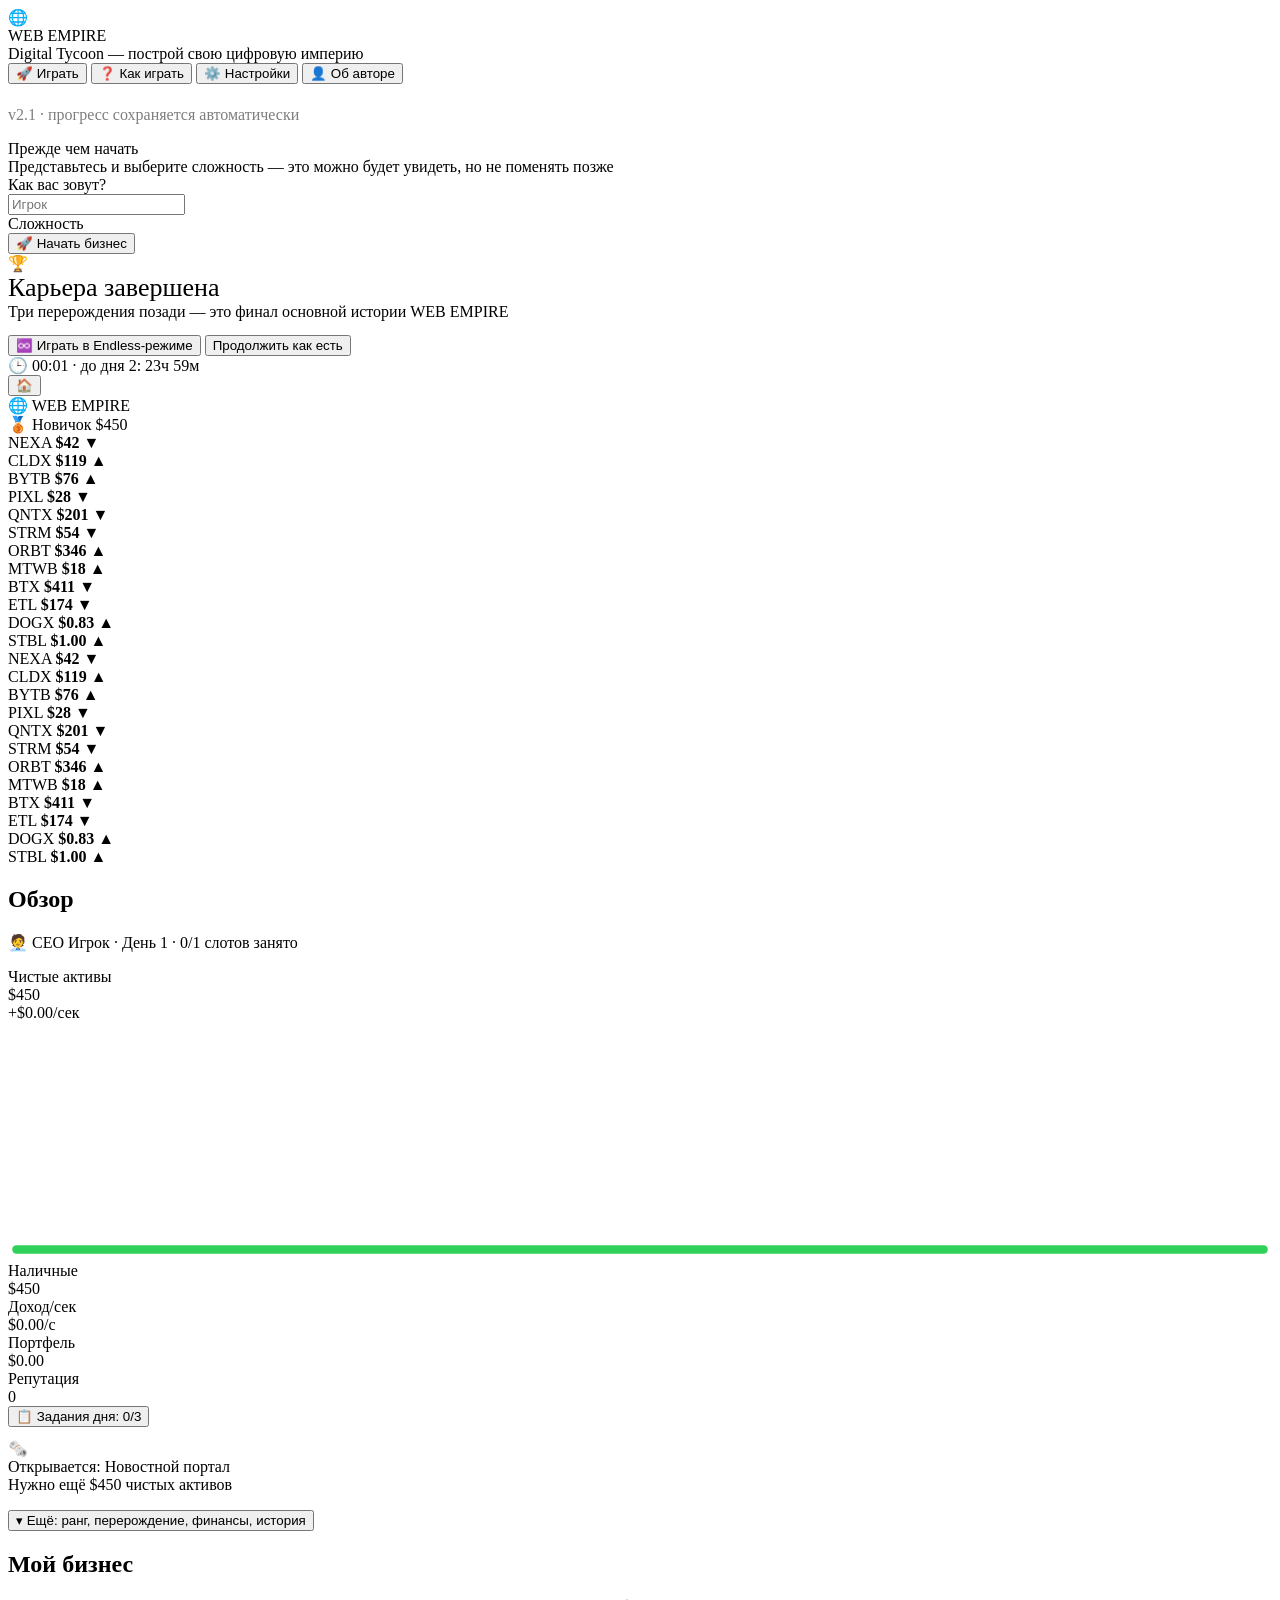
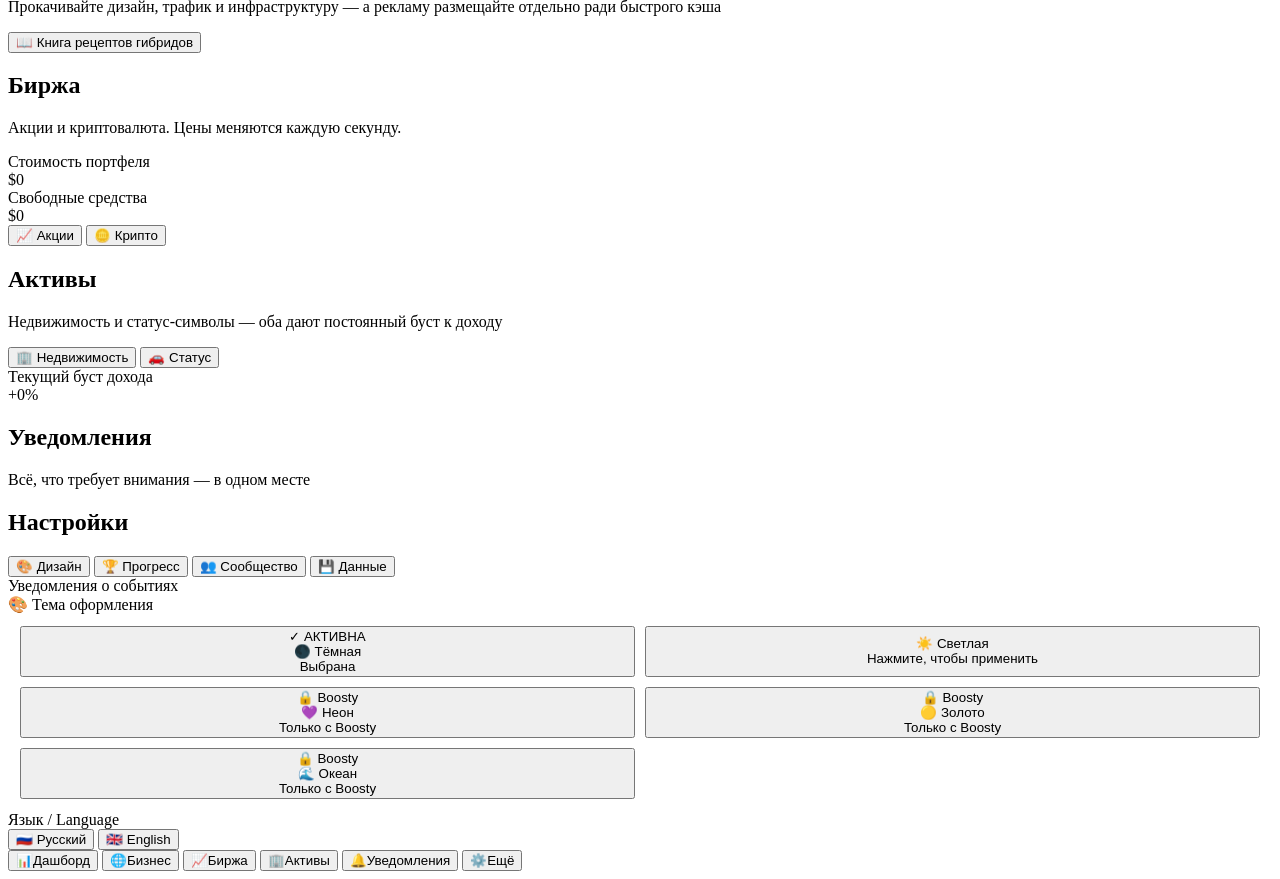
==== commit ad6ddd3d: "Add files via upload" ====
--- a/index.html
+++ b/index.html
@@ -12,7 +12,7 @@
 <link rel="manifest" id="pwa-manifest-link" />
 <link rel="icon" id="pwa-icon-link" />
 <link rel="apple-touch-icon" id="pwa-apple-icon-link" />
-<link rel="stylesheet" href="style-empire.css"/>
+<link rel="stylesheet" href=style.css"/>
 </head>
 <body>
 
@@ -389,6 +389,6 @@
 <div id="onboard-bg"><div id="onboard-card"></div></div>
 <div id="site-view-bg"><div id="site-view"></div></div>
 
-<script src="script-empire.js"></script>
+<script src="script.js"></script>
 </body>
 </html>
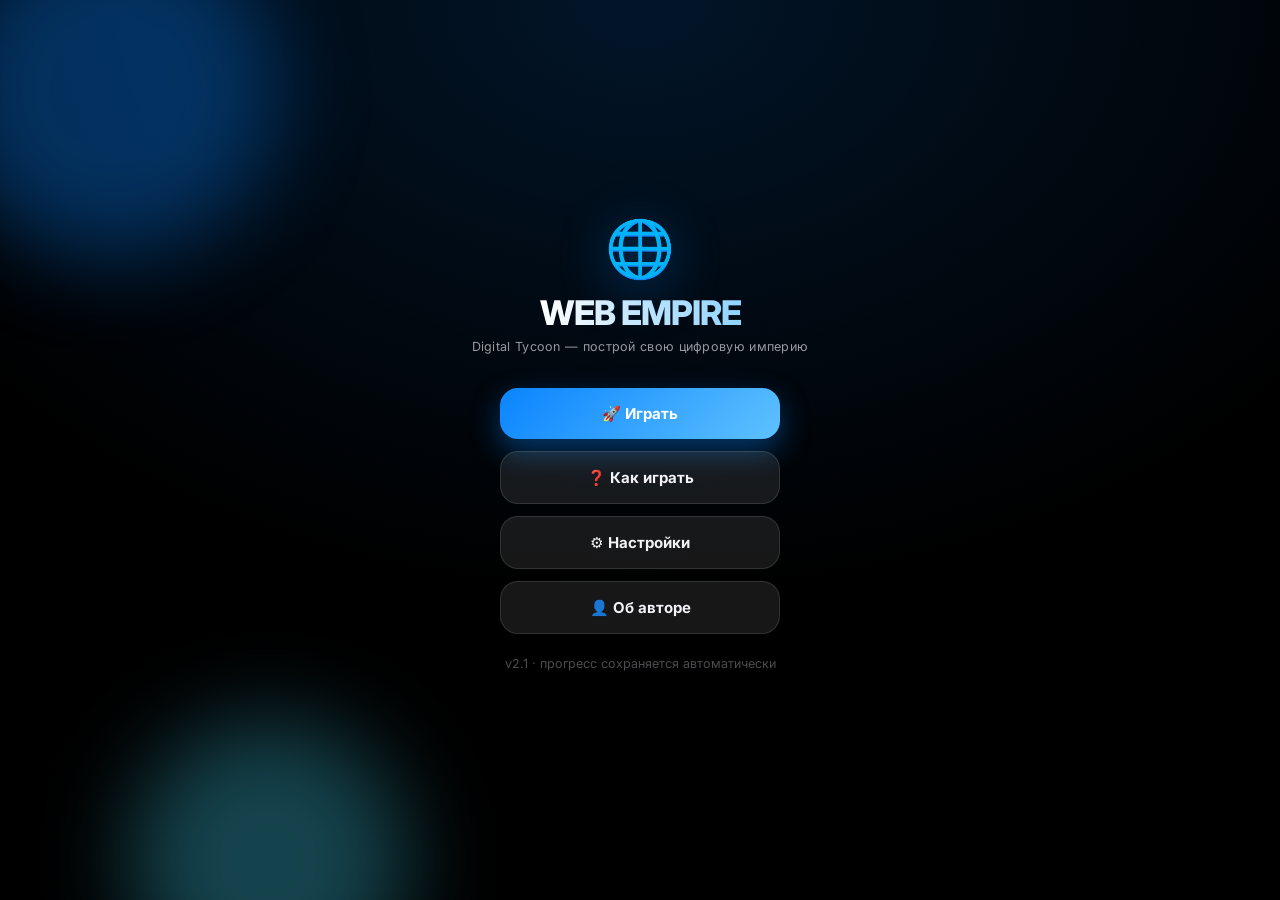
==== commit 1a0f67b1: "Add files via upload" ====
--- a/index.html
+++ b/index.html
@@ -12,7 +12,7 @@
 <link rel="manifest" id="pwa-manifest-link" />
 <link rel="icon" id="pwa-icon-link" />
 <link rel="apple-touch-icon" id="pwa-apple-icon-link" />
-<link rel="stylesheet" href=style.css"/>
+<link rel="stylesheet" href="style.css"/>
 </head>
 <body>
 
--- a/style.css
+++ b/style.css
@@ -0,0 +1,645 @@
+@import url('https://fonts.googleapis.com/css2?family=JetBrains+Mono:wght@400;500;700&family=Inter:wght@400;500;600;700;800&display=swap');
+
+:root{
+  --bg:#000000;
+  --glass:rgba(255,255,255,0.055);
+  --glass2:rgba(255,255,255,0.09);
+  --glass-strong:rgba(255,255,255,0.14);
+  --border:rgba(255,255,255,0.12);
+  --border-strong:rgba(255,255,255,0.22);
+  --text:#f2f2f7;
+  --dim:#98989f;
+  --dim2:#6c6c70;
+
+  --blue:#0a84ff;
+  --green:#30d158;
+  --orange:#ff9f0a;
+  --red:#ff453a;
+  --purple:#bf5af2;
+  --pink:#ff375f;
+  --teal:#40c8e4;
+  --yellow:#ffd60a;
+
+  --surface:rgba(20,20,22,.55);
+  --surface-strong:rgba(28,28,30,.85);
+  --tint-xs:rgba(255,255,255,.02);
+  --tint-sm:rgba(255,255,255,.07);
+  --tint-md:rgba(255,255,255,.12);
+  --tint-lg:rgba(255,255,255,.2);
+}
+*{box-sizing:border-box;margin:0;padding:0;-webkit-tap-highlight-color:transparent;}
+html,body{height:100%;height:100dvh;}
+body{
+  background:var(--bg);
+  color:var(--text);
+  font-family:'Inter','-apple-system',BlinkMacSystemFont,system-ui,sans-serif;
+  overflow:hidden;
+  -webkit-font-smoothing:antialiased;
+  position:relative;
+}
+.num{font-family:'JetBrains Mono',monospace;}
+
+/* ===== ANIMATED BACKGROUND (Liquid Glass mesh) ===== */
+#bg-blobs{position:fixed;inset:0;z-index:0;overflow:hidden;pointer-events:none;}
+.blob{position:absolute;border-radius:50%;filter:blur(46px);opacity:.34;will-change:transform;}
+.b1{width:340px;height:340px;background:var(--blue);top:-80px;left:-60px;animation:blobmove1 22s ease-in-out infinite;}
+.b2{width:300px;height:300px;background:var(--purple);top:40%;right:-100px;animation:blobmove2 26s ease-in-out infinite;}
+.b3{width:280px;height:280px;background:var(--teal);bottom:-100px;left:10%;animation:blobmove3 19s ease-in-out infinite;}
+.b4{width:220px;height:220px;background:var(--pink);bottom:10%;right:5%;animation:blobmove1 24s ease-in-out infinite reverse;}
+@keyframes blobmove1{0%,100%{transform:translate(0,0) scale(1);}50%{transform:translate(40px,30px) scale(1.15);}}
+@keyframes blobmove2{0%,100%{transform:translate(0,0) scale(1);}50%{transform:translate(-30px,40px) scale(.9);}}
+@keyframes blobmove3{0%,100%{transform:translate(0,0) scale(1);}50%{transform:translate(20px,-30px) scale(1.1);}}
+
+/* ===== GLASS PRIMITIVE ===== */
+.glass{
+  background:var(--glass);
+  backdrop-filter:blur(16px) saturate(150%);
+  -webkit-backdrop-filter:blur(16px) saturate(150%);
+  border:1px solid var(--border);
+  border-radius:22px;
+  box-shadow:0 1px 0 rgba(255,255,255,.08) inset, 0 10px 30px rgba(0,0,0,.4), 0 2px 8px rgba(0,0,0,.25);
+  position:relative;
+  overflow:hidden;
+  /* Isolate each glass panel's paint/layout so scrolling one card doesn't
+     force the browser to recompute the rest of the (often long) list —
+     this was the biggest source of jank on lower-end Android WebViews. */
+  contain:layout style paint;
+}
+/* Soft diagonal sheen across the top of every glass panel — cheap (one
+   gradient, no extra blur pass) but reads as noticeably more "glass". */
+.glass::before{
+  content:'';position:absolute;inset:0;pointer-events:none;
+  background:linear-gradient(160deg,rgba(255,255,255,.09) 0%,rgba(255,255,255,0) 32%);
+}
+
+/* ===== TICKER ===== */
+#ticker-wrap{
+  height:32px;
+  background:var(--surface);
+  border-bottom:1px solid var(--border);
+  overflow:hidden;position:relative;flex-shrink:0;z-index:5;
+  backdrop-filter:blur(10px);
+}
+#ticker-wrap::before,#ticker-wrap::after{content:'';position:absolute;top:0;bottom:0;width:24px;z-index:2;}
+#ticker-wrap::before{left:0;background:linear-gradient(90deg,var(--bg),transparent);}
+#ticker-wrap::after{right:0;background:linear-gradient(270deg,var(--bg),transparent);}
+#ticker{display:flex;white-space:nowrap;align-items:center;height:100%;animation:scroll-ticker 40s linear infinite;width:max-content;}
+@keyframes scroll-ticker{0%{transform:translateX(0);}100%{transform:translateX(-50%);}}
+.ticker-item{font-family:'JetBrains Mono',monospace;font-size:11.5px;padding:0 16px;display:flex;gap:6px;align-items:center;color:var(--dim);border-right:1px solid var(--tint-sm);}
+.ticker-item b{color:var(--text);}
+.tick-up{color:var(--green);} .tick-down{color:var(--red);}
+
+/* ===== SHELL ===== */
+#app{display:flex;flex-direction:column;height:100vh;height:100dvh;position:relative;z-index:1;}
+#app-header{
+  height:50px;flex-shrink:0;display:flex;align-items:center;justify-content:space-between;
+  padding:0 16px;background:var(--surface);backdrop-filter:blur(24px) saturate(180%);
+  border-bottom:1px solid var(--border);box-shadow:0 6px 18px rgba(0,0,0,.28);z-index:6;
+}
+.header-left{display:flex;align-items:center;gap:10px;}
+.header-home-btn{
+  width:30px;height:30px;border-radius:50%;flex-shrink:0;font-size:14px;
+  background:var(--glass2);border:1px solid var(--border);color:var(--text);
+  display:flex;align-items:center;justify-content:center;cursor:pointer;transition:transform .15s, background .15s;
+}
+.header-home-btn:active{transform:scale(.9);background:var(--glass-strong);}
+#app-header .logo{font-weight:800;font-size:15px;letter-spacing:-.2px;}
+#app-header .header-right{display:flex;align-items:center;gap:8px;}
+.rank-badge{
+  font-size:11px;font-weight:700;padding:5px 11px;border-radius:20px;
+  background:linear-gradient(160deg,rgba(255,159,10,.24),rgba(255,159,10,.1));color:var(--orange);
+  border:1px solid rgba(255,159,10,.3);white-space:nowrap;box-shadow:inset 0 1px 0 rgba(255,255,255,.12);
+}
+.header-cash{font-family:'JetBrains Mono',monospace;font-size:14px;font-weight:700;color:var(--green);text-shadow:0 0 14px rgba(48,209,88,.3);}
+
+#main-row{flex:1;display:flex;flex-direction:column;min-height:0;}
+
+/* Settings opened directly from the main menu (before Play) — hide the
+   game chrome so there's no way to wander into the dashboard/other
+   screens via the bottom nav without going through Play. */
+#app.menu-settings-mode #app-header{display:none;}
+#app.menu-settings-mode #ticker-wrap{display:none;}
+#app.menu-settings-mode #bottom-nav-wrap{display:none;}
+
+/* ===== BOTTOM NAV (floating pill) ===== */
+#bottom-nav-wrap{flex-shrink:0;padding:10px 12px 14px;z-index:6;}
+#bottom-nav{
+  height:60px;display:flex;align-items:center;padding:0 6px;
+  background:var(--surface);backdrop-filter:blur(28px) saturate(190%);-webkit-backdrop-filter:blur(28px) saturate(190%);
+  border:1px solid var(--border);border-radius:30px;
+  box-shadow:0 12px 34px rgba(0,0,0,.5), inset 0 1px 0 rgba(255,255,255,.08);
+}
+.nav-item{
+  flex:1;background:none;border:none;color:var(--dim);
+  padding:8px 2px;display:flex;flex-direction:column;align-items:center;justify-content:center;gap:2px;
+  cursor:pointer;font-family:inherit;font-size:9.5px;font-weight:600;border-radius:20px;transition:all .18s;
+}
+.badge-dot{position:absolute;top:-4px;right:-8px;min-width:15px;height:15px;padding:0 3px;border-radius:8px;background:var(--red,#ff453a);color:#fff;font-size:9.5px;font-weight:800;line-height:15px;text-align:center;}
+.sv-advanced-toggle{display:block;width:100%;text-align:center;font-family:inherit;padding:12px 14px;border-radius:16px;background:var(--glass2);border:1px dashed var(--border);color:var(--dim);font-size:12.5px;font-weight:700;cursor:pointer;margin:6px 0 14px;}
+.sv-advanced-toggle:active{transform:scale(.98);}
+.subtab-bar{display:flex;gap:8px;margin:2px 0 14px;}
+.subtab{flex:1;padding:10px 8px;border-radius:14px;border:1px solid var(--border);background:var(--glass2);color:var(--dim);font-family:inherit;font-size:12.5px;font-weight:700;cursor:pointer;transition:.15s;}
+.subtab.active{color:#fff;background:linear-gradient(160deg,rgba(58,160,255,.32),rgba(10,132,255,.22));border-color:rgba(10,132,255,.5);box-shadow:0 4px 14px rgba(10,132,255,.3), inset 0 1px 0 rgba(255,255,255,.12);}
+.subtab:active{transform:scale(.97);}
+.nav-item .ic{font-size:19px;line-height:1;transition:transform .18s;}
+.nav-item.active{color:#fff;background:linear-gradient(160deg,rgba(58,160,255,.3),rgba(10,132,255,.22));box-shadow:0 4px 14px rgba(10,132,255,.35), inset 0 1px 0 rgba(255,255,255,.15);}
+.nav-item.active .ic{transform:translateY(-1px) scale(1.08);}
+.nav-item:active{transform:scale(.92);}
+
+/* ===== CONTENT ===== */
+#content{flex:1;overflow-y:auto;padding:14px 14px 6px;-webkit-overflow-scrolling:touch;overscroll-behavior-y:contain;}
+.screen{display:none;}
+.screen.active{display:block;animation:fadein .28s ease;}
+@keyframes fadein{from{opacity:0;transform:translateY(6px);}to{opacity:1;transform:none;}}
+
+h1.page-title{font-size:26px;font-weight:800;margin-bottom:2px;letter-spacing:-.5px;}
+p.page-sub{color:var(--dim);font-size:12.5px;margin-bottom:16px;}
+
+/* stat strip */
+.stat-strip{display:grid;grid-template-columns:repeat(2,1fr);gap:10px;margin-bottom:16px;}
+.stat-box{padding:13px 14px;}
+.stat-box .lbl{font-size:10.5px;color:var(--dim);text-transform:uppercase;letter-spacing:.4px;margin-bottom:4px;}
+.stat-box .val{font-family:'JetBrains Mono',monospace;font-size:17.5px;font-weight:700;letter-spacing:-.3px;}
+.c-cyan{color:var(--teal);} .c-violet{color:var(--purple);} .c-amber{color:var(--orange);} .c-red{color:var(--red);} .c-blue{color:var(--blue);} .c-green{color:var(--green);}
+
+.section-title{font-size:12.5px;font-weight:700;text-transform:uppercase;letter-spacing:.6px;color:var(--dim);margin:20px 0 10px;display:flex;align-items:center;gap:7px;flex-wrap:wrap;row-gap:4px;}
+.section-title::before{content:'';display:inline-block;width:3px;height:12px;border-radius:2px;background:linear-gradient(180deg,var(--blue),var(--teal));flex-shrink:0;}
+
+/* net worth card */
+#worth-card{padding:20px 18px;margin-bottom:12px;background:radial-gradient(120% 140% at 15% 0%,rgba(48,209,88,.14),transparent 60%),var(--glass);}
+#worth-card .worth-lbl{font-size:11px;color:var(--dim);text-transform:uppercase;letter-spacing:.5px;}
+#worth-card .worth-val{font-family:'JetBrains Mono',monospace;font-size:30px;font-weight:800;margin-top:2px;letter-spacing:-.5px;text-shadow:0 0 24px rgba(48,209,88,.25);}
+#worth-card .worth-delta{font-family:'JetBrains Mono',monospace;font-size:12px;margin-top:2px;color:var(--green);}
+#worth-svg{width:100%;height:56px;margin-top:10px;}
+
+/* cards */
+.card{padding:14px;margin-bottom:10px;}
+.card-row{display:flex;justify-content:space-between;align-items:center;gap:10px;}
+.card-title{font-weight:700;font-size:14.5px;display:flex;align-items:center;gap:6px;flex-wrap:wrap;}
+.card-sub{font-size:11.5px;color:var(--dim);margin-top:3px;}
+.card-icon{font-size:24px;width:44px;height:44px;border-radius:14px;background:linear-gradient(160deg,var(--glass2),var(--tint-xs));display:flex;align-items:center;justify-content:center;flex-shrink:0;border:1px solid var(--border);box-shadow:inset 0 1px 0 var(--tint-sm), inset 0 -6px 12px rgba(0,0,0,.12);}
+
+.pill{font-size:9.5px;font-weight:700;padding:2px 8px;border-radius:20px;text-transform:uppercase;letter-spacing:.3px;border:1px solid transparent;}
+.pill-owned{background:rgba(48,209,88,.16);color:var(--green);border-color:rgba(48,209,88,.3);}
+.pill-locked{background:var(--tint-sm);color:var(--dim);border-color:var(--border);}
+
+.progress-bar{height:6px;border-radius:6px;background:var(--tint-sm);overflow:hidden;margin-top:8px;box-shadow:inset 0 1px 3px rgba(0,0,0,.3);}
+.progress-bar > div{height:100%;border-radius:6px;background:linear-gradient(90deg,var(--blue),var(--teal));transition:width .3s ease;box-shadow:0 0 10px rgba(10,132,255,.5);}
+
+/* buttons */
+button.btn{font-family:inherit;font-weight:700;font-size:12.5px;border:none;border-radius:14px;padding:11px 14px;cursor:pointer;transition:all .12s;}
+button.btn:active{transform:scale(.96);}
+.btn-cyan{background:linear-gradient(160deg,#3aa0ff,var(--blue));color:#fff;box-shadow:0 6px 16px rgba(10,132,255,.35), inset 0 1px 0 rgba(255,255,255,.25);}
+.btn-violet{background:linear-gradient(160deg,#d182fa,var(--purple));color:#fff;box-shadow:0 6px 16px rgba(191,90,242,.35), inset 0 1px 0 rgba(255,255,255,.25);}
+.btn-amber{background:linear-gradient(160deg,#ffbb47,var(--orange));color:#1a1000;box-shadow:0 6px 16px rgba(255,159,10,.3), inset 0 1px 0 rgba(255,255,255,.35);}
+.btn-green{background:linear-gradient(160deg,#5be07a,var(--green));color:#04170a;box-shadow:0 6px 16px rgba(48,209,88,.3), inset 0 1px 0 rgba(255,255,255,.35);}
+.btn-outline{background:var(--glass2);border:1px solid var(--border);color:var(--text);}
+.btn-red{background:rgba(255,69,58,.16);color:var(--red);border:1px solid rgba(255,69,58,.3);}
+.btn-block{width:100%;}
+button.btn:disabled{opacity:.35;cursor:not-allowed;box-shadow:none;}
+.btn-row{display:flex;gap:8px;margin-top:10px;}
+
+.empty{color:var(--dim);font-size:12.5px;text-align:center;padding:28px 14px;border:1px dashed var(--border);border-radius:18px;background:var(--tint-xs);}
+
+/* slot dots */
+.slot-dots{display:flex;gap:6px;margin-top:10px;flex-wrap:wrap;}
+.ad-slots-grid{display:grid;grid-template-columns:1fr 1fr;gap:10px;margin-bottom:6px;}
+.ad-slot{margin:0;padding:12px;}
+.ad-slot-empty{cursor:pointer;border-style:dashed;opacity:.85;}
+.ad-slot-empty:active{opacity:1;}
+.product-slot{border-color:rgba(138,92,255,.35);}
+@media (max-width:380px){ .ad-slots-grid{grid-template-columns:1fr;} }
+.slot-dot{width:22px;height:8px;border-radius:6px;background:var(--tint-md);}
+.slot-dot.filled{background:linear-gradient(90deg,var(--blue),var(--teal));box-shadow:0 0 8px rgba(10,132,255,.45);}
+.slot-dot.next{background:rgba(255,159,10,.35);}
+
+/* track rows in site view */
+.track-row{padding:13px;margin-bottom:9px;}
+.track-top{display:flex;align-items:center;gap:10px;}
+.track-icon{width:38px;height:38px;border-radius:12px;display:flex;align-items:center;justify-content:center;font-size:18px;flex-shrink:0;}
+.track-name{font-weight:700;font-size:13.5px;}
+.track-lvl{font-family:'JetBrains Mono',monospace;font-size:11px;color:var(--dim);}
+.track-desc{font-size:10.5px;color:var(--dim);margin-top:1px;}
+.track-delta{font-size:10px;color:var(--green);margin-left:auto;text-align:right;white-space:nowrap;}
+.track-maxplate{margin-top:10px;padding:10px 12px;border-radius:12px;background:rgba(255,159,10,.12);border:1px solid rgba(255,159,10,.3);color:var(--orange);font-size:12px;font-weight:600;text-align:center;}
+
+/* emp dots */
+.emp-dots{display:flex;gap:4px;margin-top:8px;flex-wrap:wrap;}
+.emp-dot{width:9px;height:9px;border-radius:50%;background:var(--tint-md);border:1px solid var(--border);}
+.emp-dot.filled{background:var(--purple);border-color:var(--purple);}
+.emp-dot.on-vacation{background:var(--teal);border-color:var(--teal);}
+.fatigue-bar{height:6px;border-radius:999px;background:var(--tint-sm);overflow:hidden;}
+.fatigue-bar>div{height:100%;border-radius:999px;transition:width .2s;}
+
+/* segmented control */
+.seg-control{display:flex;padding:3px;border-radius:14px;margin-bottom:12px;gap:2px;}
+.seg-btn{flex:1;background:none;border:none;color:var(--dim);font-family:inherit;font-weight:700;font-size:12.5px;padding:8px;border-radius:11px;cursor:pointer;transition:all .18s;}
+.theme-card{position:relative;border-radius:16px;padding:10px;cursor:pointer;border:1.5px solid var(--border);background:var(--glass2);transition:.15s;text-align:left;}
+.theme-card.active{border-color:var(--blue);box-shadow:0 0 0 2px rgba(10,132,255,.25);}
+.theme-swatch{width:100%;height:38px;border-radius:10px;margin-bottom:8px;border:1px solid var(--tint-sm);display:flex;align-items:center;gap:6px;padding:0 10px;}
+.theme-swatch-dot{width:12px;height:12px;border-radius:50%;flex-shrink:0;box-shadow:0 0 6px rgba(0,0,0,.35);}
+.theme-card-name{font-size:12px;font-weight:700;display:flex;align-items:center;gap:5px;}
+.theme-card-sub{font-size:10.5px;color:var(--dim);margin-top:2px;}
+.theme-lock{position:absolute;top:8px;right:8px;font-size:10px;font-weight:800;background:rgba(255,214,10,.16);color:var(--yellow);border:1px solid rgba(255,214,10,.3);border-radius:8px;padding:2px 6px;}
+.theme-active-pill{position:absolute;top:8px;right:8px;font-size:10px;font-weight:800;background:rgba(48,209,88,.16);color:var(--green);border:1px solid rgba(48,209,88,.3);border-radius:8px;padding:2px 6px;}
+.seg-btn.active{background:var(--glass-strong);color:var(--text);}
+
+/* fleet group */
+.fleet-group-title{font-size:11px;color:var(--dim);text-transform:uppercase;letter-spacing:.5px;margin:16px 0 8px;}
+
+/* stock rows */
+.stock-row{display:flex;align-items:center;gap:10px;padding:12px 0;border-bottom:1px solid var(--tint-sm);cursor:pointer;}
+.stock-row:last-child{border-bottom:none;}
+.stock-sym{width:46px;flex-shrink:0;}
+.stock-sym b{font-family:'JetBrains Mono',monospace;font-size:13.5px;}
+.stock-sym div{font-size:9.5px;color:var(--dim);}
+.stock-spark{flex:1;height:30px;}
+.stock-price{width:76px;text-align:right;font-family:'JetBrains Mono',monospace;font-size:13px;flex-shrink:0;}
+.stock-held{font-size:9.5px;color:var(--dim);margin-top:2px;}
+
+/* toast */
+#toast{
+  position:fixed;left:50%;bottom:110px;transform:translateX(-50%) translateY(20px);
+  background:var(--surface-strong);backdrop-filter:blur(20px);border:1px solid var(--border-strong);color:var(--text);
+  padding:11px 20px;border-radius:30px;font-size:12.5px;font-weight:700;
+  opacity:0;pointer-events:none;transition:all .3s cubic-bezier(.34,1.56,.64,1);z-index:250;
+  box-shadow:0 14px 34px rgba(0,0,0,.5);white-space:nowrap;
+}
+#toast.show{opacity:1;transform:translateX(-50%) translateY(0);}
+
+/* modal — must outrank every full-screen overlay (main menu 500, setup
+   501, ending 600), since the main menu opens modals (How to play / About)
+   directly while staying visible itself. */
+#modal-bg{position:fixed;inset:0;background:rgba(0,0,0,.55);backdrop-filter:blur(4px);display:none;align-items:flex-end;justify-content:center;z-index:700;}
+#modal-bg.show{display:flex;}
+#modal{
+  background:var(--surface-strong);backdrop-filter:blur(30px) saturate(180%);border:1px solid var(--border);border-top-left-radius:26px;border-top-right-radius:26px;
+  width:100%;max-width:480px;padding:22px;max-height:80vh;overflow-y:auto;-webkit-overflow-scrolling:touch;overscroll-behavior-y:contain;animation:modal-up .25s cubic-bezier(.32,.72,0,1);
+}
+@keyframes modal-up{from{transform:translateY(40px);opacity:0;}to{transform:none;opacity:1;}}
+#modal h3{font-size:17px;margin-bottom:10px;}
+
+/* onboarding coachmark tour */
+#onboard-bg{position:fixed;inset:0;background:rgba(0,0,0,.6);backdrop-filter:blur(3px);display:none;align-items:flex-end;justify-content:center;z-index:701;}
+#onboard-bg.show{display:flex;}
+#onboard-card{background:var(--surface-strong);backdrop-filter:blur(30px) saturate(180%);border:1px solid var(--border-strong);border-top-left-radius:26px;border-top-right-radius:26px;width:100%;max-width:480px;padding:22px;animation:modal-up .25s cubic-bezier(.32,.72,0,1);}
+.onboard-icon{font-size:34px;margin-bottom:8px;}
+.onboard-title{font-size:17px;font-weight:800;margin-bottom:6px;}
+.onboard-text{color:var(--dim);font-size:13px;line-height:1.5;margin-bottom:16px;}
+.onboard-dots{display:flex;gap:6px;justify-content:center;margin-bottom:14px;}
+.onboard-dot{width:7px;height:7px;border-radius:50%;background:var(--tint-lg);}
+.onboard-dot.active{background:var(--blue);width:18px;border-radius:4px;}
+
+/* daily quest chip on dashboard */
+.quest-chip{display:block;width:100%;text-align:left;font-family:inherit;padding:12px 14px;border-radius:16px;background:var(--glass2);border:1px solid var(--border);color:var(--text);font-size:12.5px;font-weight:600;cursor:pointer;margin-bottom:12px;}
+.quest-chip.quest-ready{border-color:var(--green);color:var(--green);animation:quest-pulse 1.6s ease-in-out infinite;}
+@keyframes quest-pulse{0%,100%{box-shadow:0 0 0 rgba(48,209,88,0);}50%{box-shadow:0 0 0 4px rgba(48,209,88,.12);}}
+
+/* idle site badge */
+.idle-badge{font-size:9.5px;font-weight:700;padding:2px 8px;border-radius:20px;background:rgba(255,159,10,.16);color:var(--orange);border:1px solid rgba(255,159,10,.3);white-space:nowrap;}
+
+/* save indicator */
+.save-dot{width:7px;height:7px;border-radius:50%;background:var(--dim2);display:inline-block;margin-right:6px;transition:background .2s;}
+.save-dot.saved{background:var(--green);animation:save-flash 1.2s ease-out;}
+@keyframes save-flash{0%{box-shadow:0 0 0 0 rgba(48,209,88,.5);}100%{box-shadow:0 0 0 8px rgba(48,209,88,0);}}
+
+/* ===== SITE VIEW (live website preview) ===== */
+#site-view-bg{position:fixed;inset:0;background:var(--bg);display:none;flex-direction:column;z-index:200;}
+#site-view-bg.show{display:flex;animation:sv-in .32s cubic-bezier(.16,.84,.44,1) both;}
+#site-view{flex:1;overflow-y:auto;padding-bottom:26px;-webkit-overflow-scrolling:touch;overscroll-behavior-y:contain;}
+@keyframes sv-in{from{opacity:0;transform:translateY(24px) scale(.98);}to{opacity:1;transform:none;}}
+.browser-frame{animation:sv-frame-in .45s .05s cubic-bezier(.16,.84,.44,1) both;}
+@keyframes sv-frame-in{from{opacity:0;transform:translateY(10px) scale(.97);}to{opacity:1;transform:none;}}
+
+/* Immersive fullscreen: hide all the game chrome around the mockup and let
+   the browser-frame itself fill the available screen, like actually
+   visiting the site. Works even where the real Fullscreen API is blocked
+   (embedded WebViews such as Acode or Telegram Mini Apps), since it's pure
+   layout — requestFullscreen() below is only a best-effort bonus on top. */
+#site-view-bg.immersive .sv-panel-body > *:not(.browser-frame){display:none;}
+#site-view-bg.immersive .sv-panel-body{padding:0;height:100%;display:flex;flex-direction:column;}
+#site-view-bg.immersive #site-view{padding-bottom:0;overflow:hidden;}
+#site-view-bg.immersive .browser-frame{margin:0;border-radius:0;border:none;box-shadow:none;height:100%;display:flex;flex-direction:column;}
+#site-view-bg.immersive .site-page{flex:1;min-height:0;overflow-y:auto;}
+#site-view-bg.immersive .sv-top{padding:10px 12px;}
+#site-view-bg.immersive .sv-stage-pill{display:none;}
+
+.sv-top{display:flex;align-items:center;gap:10px;padding:14px;border-bottom:1px solid var(--border);background:rgba(20,20,22,.7);backdrop-filter:blur(24px);position:sticky;top:0;z-index:2;}
+.sv-close{background:var(--glass2);border:1px solid var(--border);color:var(--text);width:32px;height:32px;border-radius:50%;font-size:14px;cursor:pointer;flex-shrink:0;}
+.sv-top-title{flex:1;min-width:0;}
+.sv-top-title b{font-size:14.5px;display:block;overflow:hidden;text-overflow:ellipsis;white-space:nowrap;}
+.sv-top-title div{font-size:10.5px;color:var(--dim);overflow:hidden;text-overflow:ellipsis;white-space:nowrap;}
+.sv-stage-pill{font-size:10px;font-weight:700;padding:4px 10px;border-radius:20px;background:var(--glass2);color:var(--text);white-space:nowrap;border:1px solid var(--border);}
+
+/* browser chrome — the actual "real website" stays native/light, contrasting the glass app UI */
+.browser-frame{margin:14px;border-radius:18px;overflow:hidden;border:1px solid rgba(255,255,255,.1);box-shadow:0 24px 60px rgba(0,0,0,.55);background:#fff;transition:max-width .3s cubic-bezier(.16,.84,.44,1);}
+.browser-frame.desktop-mode{max-width:100%;}
+.browser-frame.desktop-mode .sp-grid{grid-template-columns:repeat(4,1fr);}
+.browser-frame.desktop-mode .sp-dash-stats{grid-template-columns:repeat(3,1fr);}
+.browser-frame.desktop-mode .sp-feed-item{padding:11px 22px;}
+.browser-frame.desktop-mode .sp-header,.browser-frame.desktop-mode .sp-hero{padding-left:22px;padding-right:22px;}
+.browser-bar{background:#e8e9ed;padding:9px 10px;display:flex;align-items:center;gap:8px;}
+.browser-dots{display:flex;gap:5px;}
+.browser-dots span{width:9px;height:9px;border-radius:50%;display:block;}
+.browser-dots span:nth-child(1){background:#ff5f57;}
+.browser-dots span:nth-child(2){background:#febc2e;}
+.browser-dots span:nth-child(3){background:#28c840;}
+.browser-url{flex:1;background:#fff;border-radius:7px;padding:5px 10px;font-family:'JetBrains Mono',monospace;font-size:10.5px;color:#5a5f6b;text-align:center;}
+.site-page{background:#fbfbfd;color:#1a1d24;min-height:280px;position:relative;overflow:hidden;animation:sp-refresh .35s ease;}
+@keyframes sp-refresh{from{opacity:.35;}to{opacity:1;}}
+
+.sp-construction{padding:44px 20px;text-align:center;color:#8b93a7;}
+.sp-construction .big{font-size:40px;margin-bottom:10px;}
+.sp-skel{height:10px;border-radius:6px;background:#e5e7ee;margin:8px auto;}
+
+.sp-header{display:flex;align-items:center;justify-content:space-between;padding:13px 16px;background:var(--site-accent,#0a84ff);color:#fff;}
+.sp-logo{font-weight:800;font-size:14px;}
+.sp-navlinks{display:flex;gap:12px;font-size:11px;opacity:.9;}
+.sp-cta{background:rgba(255,255,255,.24);border:none;color:#fff;font-size:10.5px;font-weight:700;padding:6px 11px;border-radius:16px;}
+.sp-verified{background:rgba(255,255,255,.24);font-size:9px;font-weight:700;padding:2px 7px;border-radius:10px;margin-left:6px;}
+
+.sp-hero{padding:22px 16px 15px;text-align:center;background:linear-gradient(180deg,rgba(0,0,0,.03),transparent);}
+.sp-hero h2{font-size:17px;margin-bottom:4px;}
+.sp-hero p{font-size:11.5px;color:#6b7080;}
+.sp-live{display:inline-flex;align-items:center;gap:6px;margin-top:11px;background:#fff;border:1px solid #e5e7ee;padding:6px 13px;border-radius:20px;font-size:11px;font-weight:700;color:#1a1d24;}
+.sp-dot{width:7px;height:7px;border-radius:50%;background:#30d158;animation:pulse-dot 1.4s infinite;}
+@keyframes pulse-dot{0%,100%{opacity:1;}50%{opacity:.3;}}
+
+.sp-grid{display:grid;grid-template-columns:repeat(2,1fr);gap:8px;padding:10px 16px;}
+.sp-item{background:#fff;border:1px solid #eceef3;border-radius:12px;padding:11px;}
+.sp-item .thumb{height:42px;border-radius:8px;background:#f2f3f7;display:flex;align-items:center;justify-content:center;font-size:19px;margin-bottom:7px;}
+.sp-item .t{font-size:11px;font-weight:700;margin-top:4px;}
+.sp-item .s{font-size:10px;color:#8b93a7;margin-top:2px;}
+
+/* feed layout (blog/news/social/forum/video/dating) */
+.sp-feed{padding:2px 0;}
+.sp-feed-item{display:flex;gap:10px;padding:11px 16px;border-bottom:1px solid #eceef3;}
+.sp-feed-avatar{width:32px;height:32px;border-radius:50%;background:#f2f3f7;display:flex;align-items:center;justify-content:center;font-size:14px;flex-shrink:0;}
+.sp-feed-body{flex:1;min-width:0;}
+.sp-feed-title{font-size:12px;font-weight:700;color:#1a1d24;line-height:1.35;}
+.sp-feed-meta{font-size:10.5px;color:#8b93a7;margin-top:2px;}
+
+/* dashboard layout (saas/app/devtool/ai/fintech/logistics/gym) */
+.sp-dash-stats{display:grid;grid-template-columns:repeat(3,1fr);gap:8px;padding:12px 16px 6px;}
+.sp-dash-stat{background:#fff;border:1px solid #eceef3;border-radius:10px;padding:8px 6px;text-align:center;}
+.sp-dash-stat .v{font-family:'JetBrains Mono',monospace;font-weight:700;font-size:12.5px;color:#1a1d24;}
+.sp-dash-stat .l{font-size:8.5px;color:#8b93a7;margin-top:2px;}
+.sp-dash-list{padding:2px 16px 10px;}
+.sp-dash-chart{display:flex;align-items:flex-end;gap:5px;height:36px;margin:2px 16px 10px;padding:8px;background:#fff;border:1px solid #eceef3;border-radius:10px;}
+.sp-dash-chart>div{flex:1;border-radius:2px 2px 0 0;opacity:.85;}
+.sp-dash-row{display:flex;align-items:center;gap:8px;padding:8px 0;border-bottom:1px solid #eceef3;font-size:11px;color:#1a1d24;}
+.sp-dash-row .dot{width:6px;height:6px;border-radius:50%;background:#30d158;flex-shrink:0;}
+
+/* stage-5 embedded social proof: traffic split + one review, right in the mockup */
+.sp-proof{margin:4px 16px 0;padding:10px 12px;border-radius:12px;background:#fff;border:1px solid #eceef3;}
+.sp-proof-traffic{display:flex;gap:5px;height:22px;align-items:flex-end;margin-bottom:8px;}
+.sp-proof-bar{flex:1;height:100%;display:flex;align-items:flex-end;background:#f2f3f7;border-radius:3px;overflow:hidden;}
+.sp-proof-bar>div{width:100%;border-radius:3px;}
+.sp-proof-review{font-size:10.5px;color:#6b7080;line-height:1.4;}
+.sp-proof-review b{color:#1a1d24;}
+
+/* live activity toast inside the site mockup itself */
+.sp-notif{position:absolute;top:10px;right:10px;left:10px;background:rgba(26,29,36,.92);color:#fff;font-size:11px;font-weight:600;padding:8px 12px;border-radius:10px;box-shadow:0 8px 20px rgba(0,0,0,.25);animation:sp-notif-move 3.4s ease forwards;pointer-events:none;z-index:3;}
+@keyframes sp-notif-move{0%{opacity:0;transform:translateY(-10px);}8%{opacity:1;transform:translateY(0);}85%{opacity:1;}100%{opacity:0;transform:translateY(-6px);}}
+
+/* a faint visitor cursor drifting to a random spot then "clicking" — pure
+   flavor to sell the idea that real people are browsing the site right now */
+.sp-cursor{position:absolute;font-size:15px;pointer-events:none;z-index:3;left:var(--sx);top:var(--sy);animation:sp-cursor-move 1.7s cubic-bezier(.4,0,.2,1) forwards;filter:drop-shadow(0 2px 3px rgba(0,0,0,.25));}
+@keyframes sp-cursor-move{0%{left:var(--sx);top:var(--sy);opacity:0;}12%{opacity:1;}70%{left:var(--ex);top:var(--ey);opacity:1;}85%{left:var(--ex);top:var(--ey);transform:scale(.8);opacity:1;}100%{left:var(--ex);top:var(--ey);opacity:0;transform:scale(.8);}}
+
+.sp-ad{margin:10px 16px;padding:10px 12px;border-radius:12px;background:#fff7e6;border:1px dashed #ff9f0a;font-size:10.5px;color:#8a5a00;display:flex;align-items:center;gap:8px;}
+.sp-ad.sp-product{background:#f2ecff;border-color:#8a5cff;color:#4a2fa0;}
+
+.sp-footstats{display:flex;justify-content:space-around;padding:13px 16px;border-top:1px solid #eceef3;background:#fff;}
+.sp-footstats div{text-align:center;}
+.sp-footstats .v{font-family:'JetBrains Mono',monospace;font-weight:700;font-size:12.5px;color:#1a1d24;}
+.sp-footstats .l{font-size:9.5px;color:#8b93a7;}
+.sp-badge{font-size:9.5px;font-weight:700;background:#e9f9f4;color:#0f9d75;padding:3px 9px;border-radius:10px;}
+
+.sp-float-money{position:absolute;font-family:'JetBrains Mono',monospace;font-weight:700;font-size:13px;color:#30d158;pointer-events:none;animation:float-money 1.7s ease-out forwards;text-shadow:0 1px 2px rgba(0,0,0,.15);}
+@keyframes float-money{0%{opacity:0;transform:translateY(0) scale(.8);}15%{opacity:1;transform:scale(1);}100%{opacity:0;transform:translateY(-50px) scale(1);}}
+
+/* level-up burst */
+.burst{position:absolute;inset:0;pointer-events:none;display:flex;align-items:center;justify-content:center;font-size:26px;animation:burst-pop .6s ease-out forwards;}
+@keyframes burst-pop{0%{opacity:0;transform:scale(.4);}30%{opacity:1;transform:scale(1.2);}100%{opacity:0;transform:scale(1.6);}}
+
+.sv-panel-body{padding:0 14px;}
+
+/* switch */
+.switch-row{display:flex;justify-content:space-between;align-items:center;padding:13px 0;border-bottom:1px solid var(--tint-sm);}
+.switch{width:44px;height:26px;border-radius:20px;background:var(--tint-md);position:relative;cursor:pointer;flex-shrink:0;transition:.2s;}
+.switch.on{background:var(--green);}
+.switch .knob{position:absolute;top:2px;left:2px;width:22px;height:22px;border-radius:50%;background:#fff;transition:.2s;box-shadow:0 1px 3px rgba(0,0,0,.3);}
+.switch.on .knob{left:20px;}
+select.set-select{background:var(--glass2);color:var(--text);border:1px solid var(--border);border-radius:10px;padding:7px 11px;font-family:inherit;font-size:12px;}
+input.set-select{background:var(--glass2);color:var(--text);border:1px solid var(--border);border-radius:10px;padding:10px 12px;font-family:inherit;font-size:14px;}
+input.set-select:focus{outline:none;border-color:var(--border-strong);}
+
+/* AI Lab */
+.ai-option{padding:14px;margin-bottom:9px;}
+.ai-option-head{display:flex;align-items:center;gap:9px;margin-bottom:6px;}
+.ai-option-head .ic{font-size:20px;}
+.ai-option-head b{font-size:13.5px;}
+.ai-option p{font-size:11px;color:var(--dim);line-height:1.5;margin-bottom:10px;}
+.ai-active-badge{display:inline-flex;align-items:center;gap:6px;font-size:11.5px;font-weight:700;color:var(--purple);background:rgba(191,90,242,.14);padding:6px 12px;border-radius:20px;border:1px solid rgba(191,90,242,.3);}
+
+/* traffic breakdown + reviews */
+.traffic-row{display:flex;align-items:center;gap:8px;font-size:11px;color:var(--dim);margin-bottom:6px;}
+.traffic-row .lbl2{width:64px;flex-shrink:0;}
+.traffic-row .bar{flex:1;height:6px;border-radius:6px;background:var(--tint-sm);overflow:hidden;}
+.traffic-row .bar>div{height:100%;background:linear-gradient(90deg,var(--blue),var(--teal));}
+.traffic-row .pct{width:32px;text-align:right;font-family:'JetBrains Mono',monospace;}
+.review-card{padding:11px 13px;margin-bottom:8px;}
+.review-head{display:flex;align-items:center;justify-content:space-between;margin-bottom:4px;}
+.review-head b{font-size:12px;}
+.review-stars{font-size:10.5px;color:var(--orange);}
+.review-body{font-size:11.5px;color:var(--dim);line-height:1.45;}
+.boost-badge{display:inline-flex;align-items:center;gap:5px;font-size:10.5px;font-weight:700;color:var(--orange);background:rgba(255,159,10,.14);padding:4px 10px;border-radius:16px;margin-left:6px;}
+
+::-webkit-scrollbar{width:0;height:0;}
+
+/* ===== MAIN MENU (ending-screen reuses several of these classes) ===== */
+.mm-emoji{font-size:56px;filter:drop-shadow(0 10px 26px rgba(10,132,255,.45));}
+.mm-title{
+  font-size:34px;font-weight:800;letter-spacing:-1px;margin-top:10px;
+  background:linear-gradient(90deg,#fff,#8fd3ff,#bf5af2,#fff);background-size:300% auto;
+  -webkit-background-clip:text;background-clip:text;color:transparent;
+  animation:mm-shine 5s linear infinite;
+}
+@keyframes mm-shine{0%{background-position:0% 50%;}100%{background-position:300% 50%;}}
+.mm-tag{color:var(--dim);font-size:12.5px;margin-top:6px;margin-bottom:34px;letter-spacing:.3px;}
+.mm-buttons{display:flex;flex-direction:column;gap:12px;width:100%;max-width:280px;}
+.mm-btn{
+  font-family:inherit;font-weight:700;font-size:15px;border:none;border-radius:18px;padding:16px;cursor:pointer;
+  transition:transform .15s, box-shadow .15s;position:relative;overflow:hidden;
+}
+.mm-btn:active{transform:scale(.96);}
+.mm-btn-play{background:linear-gradient(135deg,var(--blue),#5ec2ff);color:#fff;box-shadow:0 12px 30px rgba(10,132,255,.4);}
+.mm-btn-play::after{
+  content:'';position:absolute;inset:0;background:linear-gradient(120deg,transparent,rgba(255,255,255,.35),transparent);
+  transform:translateX(-120%);animation:mm-sweep 2.6s ease-in-out infinite;
+}
+@keyframes mm-sweep{0%,60%{transform:translateX(-120%);}100%{transform:translateX(120%);}}
+.mm-btn-settings{background:var(--glass2);border:1px solid var(--border);color:var(--text);}
+.mm-blobs{position:absolute;inset:0;overflow:hidden;z-index:-1;}
+
+/* ===== MAIN MENU SCREEN ===== */
+#main-menu-screen{
+  position:fixed;inset:0;z-index:500;display:flex;flex-direction:column;align-items:center;justify-content:center;
+  background:radial-gradient(120% 120% at 50% 0%,rgba(10,132,255,.16),transparent 55%),var(--bg);
+  padding:24px;text-align:center;opacity:1;transition:opacity .4s ease, visibility .4s ease;
+}
+#main-menu-screen.hidden{opacity:0;visibility:hidden;pointer-events:none;}
+
+/* ===== ENDING SCREEN ===== */
+#ending-screen{
+  position:fixed;inset:0;z-index:600;display:flex;flex-direction:column;align-items:center;justify-content:center;
+  background:radial-gradient(120% 120% at 50% 0%,rgba(255,214,10,.16),transparent 55%),var(--bg);
+  padding:24px;text-align:center;opacity:1;transition:opacity .45s ease, visibility .45s ease;
+}
+#ending-screen.hidden{opacity:0;visibility:hidden;pointer-events:none;}
+
+/* ===== NEW GAME SETUP SCREEN ===== */
+#setup-screen{
+  position:fixed;inset:0;z-index:501;display:flex;flex-direction:column;align-items:center;justify-content:center;
+  background:radial-gradient(120% 120% at 50% 0%,rgba(191,90,242,.16),transparent 55%),var(--bg);
+  padding:24px;text-align:center;opacity:1;transition:opacity .4s ease, visibility .4s ease;
+}
+#setup-screen.hidden{opacity:0;visibility:hidden;pointer-events:none;}
+.setup-card{width:100%;max-width:320px;}
+.setup-title{font-size:22px;font-weight:800;margin-bottom:4px;}
+.setup-sub{color:var(--dim);font-size:12.5px;margin-bottom:22px;}
+.setup-label{text-align:left;font-size:12px;font-weight:700;color:var(--dim);margin:16px 0 8px;}
+.setup-name-input{width:100%;font-family:inherit;font-size:15px;font-weight:600;padding:13px 14px;border-radius:14px;
+  background:var(--glass2);border:1px solid var(--border);color:var(--text);text-align:center;}
+.diff-row{display:flex;flex-direction:column;gap:10px;}
+.diff-btn{
+  font-family:inherit;text-align:left;border-radius:16px;padding:14px;cursor:pointer;
+  background:var(--glass2);border:1px solid var(--border);color:var(--text);transition:transform .15s,border-color .15s;
+}
+.diff-btn:active{transform:scale(.97);}
+.diff-btn .dt{font-weight:800;font-size:14.5px;}
+.diff-btn .dd{font-size:11px;color:var(--dim);margin-top:3px;line-height:1.4;}
+.diff-btn.active{border-color:var(--purple);background:rgba(191,90,242,.14);box-shadow:0 0 0 1px rgba(191,90,242,.4) inset;}
+.setup-start-btn{margin-top:22px;width:100%;}
+
+/* ===== MULTI-BUY ===== */
+.qty-row{display:grid;grid-template-columns:repeat(4,1fr);gap:6px;margin-top:10px;}
+.qty-btn{
+  font-family:inherit;font-weight:700;font-size:10.5px;border:none;border-radius:12px;padding:9px 4px;cursor:pointer;
+  display:flex;flex-direction:column;align-items:center;gap:2px;transition:transform .12s,opacity .12s;
+  background:var(--glass2);border:1px solid var(--border);color:var(--text);
+}
+.qty-btn .qn{font-size:11.5px;font-weight:800;}
+.qty-btn .qc{font-family:'JetBrains Mono',monospace;font-size:9px;color:var(--dim);}
+.qty-btn:active{transform:scale(.94);}
+.qty-btn.qty-max{background:linear-gradient(135deg,var(--orange),#ffb844);color:#1a1000;border:none;}
+.qty-btn.qty-max .qc{color:rgba(26,16,0,.65);}
+.qty-btn:disabled{opacity:.32;cursor:not-allowed;}
+
+/* ===== BOOSTY ===== */
+.boosty-card{padding:16px;margin-bottom:12px;position:relative;overflow:hidden;border:1px solid rgba(255,110,60,.35)!important;}
+.boosty-card::before{
+  content:'';position:absolute;inset:0;background:linear-gradient(135deg,rgba(255,110,60,.16),rgba(191,90,242,.10) 60%,transparent);
+  pointer-events:none;
+}
+.boosty-head{display:flex;align-items:center;gap:10px;margin-bottom:6px;}
+.boosty-ic{font-size:22px;}
+.boosty-title{font-weight:800;font-size:14.5px;}
+.boosty-desc{font-size:11.5px;color:var(--dim);line-height:1.5;margin-bottom:12px;}
+.boosty-input-row{display:flex;gap:8px;}
+.boosty-input-row input{flex:1;text-transform:uppercase;letter-spacing:.5px;}
+.boosty-status{font-size:11px;margin-top:9px;font-weight:600;}
+.boosty-status.ok{color:var(--green);}
+.boosty-status.err{color:var(--red);}
+.lock-pill{font-size:9px;font-weight:800;padding:2px 7px;border-radius:10px;background:rgba(255,110,60,.18);color:#ff8a5c;margin-left:6px;vertical-align:middle;}
+.unlocked-pill{font-size:9px;font-weight:800;padding:2px 7px;border-radius:10px;background:rgba(48,209,88,.18);color:var(--green);margin-left:6px;vertical-align:middle;}
+.boosty-link{display:inline-block;margin-top:10px;font-size:11px;color:var(--teal);text-decoration:none;font-weight:700;}
+
+/* ===== EXTRA POLISH / ANIMATIONS ===== */
+.card.glass{transition:transform .18s ease, box-shadow .18s ease, border-color .18s ease;}
+.card.glass:active{transform:scale(.985);}
+button.btn{position:relative;overflow:hidden;}
+button.btn:not(:disabled):active{filter:brightness(.92);}
+.stat-box.glass{transition:transform .18s ease;}
+#worth-card{position:relative;overflow:hidden;}
+#worth-card::before{
+  content:'';position:absolute;top:-40%;left:-10%;width:60%;height:180%;
+  background:linear-gradient(100deg,transparent,rgba(255,255,255,.05),transparent);
+  transform:rotate(8deg) translateX(-140%);animation:worth-sweep 6s ease-in-out infinite;pointer-events:none;
+}
+@keyframes worth-sweep{0%,70%{transform:rotate(8deg) translateX(-140%);}100%{transform:rotate(8deg) translateX(220%);}}
+.pill-owned{animation:pill-glow 2.4s ease-in-out infinite;}
+@keyframes pill-glow{0%,100%{box-shadow:0 0 0 rgba(48,209,88,0);}50%{box-shadow:0 0 10px rgba(48,209,88,.35);}}
+.rank-badge{transition:transform .2s;}
+body.bg-paused .blob{animation-play-state:paused;}
+.game-clock{position:fixed;top:56px;right:14px;z-index:45;font-size:11px;font-weight:700;padding:5px 11px;border-radius:20px;
+  background:var(--glass2,rgba(255,255,255,.06));color:var(--dim);border:1px solid var(--border,rgba(255,255,255,.1));
+  font-family:'JetBrains Mono',monospace;letter-spacing:.2px;pointer-events:none;backdrop-filter:blur(6px);}
+.starter-boost-badge{position:fixed;top:86px;right:14px;z-index:45;display:none;font-size:11px;font-weight:800;padding:5px 11px;border-radius:20px;
+  background:rgba(48,209,88,.16);color:var(--green);border:1px solid rgba(48,209,88,.35);
+  pointer-events:none;backdrop-filter:blur(6px);animation:starter-boost-pulse 1.3s ease-in-out infinite;}
+.starter-boost-badge.show{display:block;}
+@keyframes starter-boost-pulse{0%,100%{opacity:.85;}50%{opacity:1;}}
+.bankruptcy-banner{position:fixed;top:0;left:0;right:0;z-index:60;display:none;padding:9px 14px;text-align:center;
+  font-size:12.5px;font-weight:700;color:#fff;background:linear-gradient(90deg,var(--red),#ff6b5b);
+  cursor:pointer;box-shadow:0 2px 10px rgba(255,69,58,.35);animation:bankruptcy-pulse 1.4s ease-in-out infinite;}
+.bankruptcy-banner.show{display:block;}
+@keyframes bankruptcy-pulse{0%,100%{opacity:.92;}50%{opacity:1;}}
+.bankruptcy-gameover{position:fixed;inset:0;z-index:9999;display:none;align-items:center;justify-content:center;
+  background:rgba(8,8,12,.86);backdrop-filter:blur(6px);padding:20px;}
+.bankruptcy-gameover.show{display:flex;}
+.bankruptcy-card{max-width:340px;width:100%;background:var(--card-bg,#1c1c22);border:1px solid rgba(255,69,58,.35);
+  border-radius:20px;padding:26px 22px;text-align:center;box-shadow:0 10px 40px rgba(0,0,0,.5);}
+@media(prefers-reduced-motion:reduce){
+  .blob{animation:none;}
+  .screen,.card-in,.fin-line,.fin-bar,#worth-card::before{animation:none!important;}
+}
+
+/* ===== FINANCE CARD (income / expenses + credit) ===== */
+.fin-card .card-icon{font-size:20px;}
+.fin-chart{width:100%;height:64px;display:block;margin:10px 0 4px;}
+.fin-line{stroke-dasharray:600;stroke-dashoffset:600;animation:fin-draw 1.1s cubic-bezier(.16,.84,.44,1) forwards;}
+@keyframes fin-draw{to{stroke-dashoffset:0;}}
+.fin-legend{display:flex;gap:16px;font-size:11px;color:var(--dim);margin-bottom:12px;}
+.fin-legend span{display:inline-flex;align-items:center;gap:5px;}
+.fin-legend i{width:8px;height:8px;border-radius:50%;display:inline-block;}
+.fin-bars{display:flex;align-items:flex-end;justify-content:space-between;gap:6px;height:58px;padding:0 2px;margin-bottom:14px;border-top:1px solid var(--border);padding-top:10px;}
+.fin-bar-col{display:flex;flex-direction:column;align-items:center;gap:5px;flex:1;}
+.fin-bar-pair{display:flex;align-items:flex-end;gap:2px;height:46px;}
+.fin-bar{width:6px;border-radius:3px 3px 0 0;animation:fin-bar-grow .5s cubic-bezier(.16,.84,.44,1) both;}
+.fin-bar-in{background:linear-gradient(180deg,var(--green),rgba(48,209,88,.35));}
+.fin-bar-out{background:linear-gradient(180deg,var(--red),rgba(255,69,58,.35));animation-delay:.08s;}
+@keyframes fin-bar-grow{from{transform:scaleY(0);opacity:.3;}to{transform:scaleY(1);opacity:1;}}
+.fin-bar-col{transform-origin:bottom;}
+.fin-bar-lbl{font-size:9px;color:var(--dim2);}
+.fin-loan-row{display:flex;align-items:center;justify-content:space-between;gap:10px;padding-top:2px;}
+.fin-loan-lbl{font-size:12.5px;font-weight:700;}
+.fin-loan-val{font-size:11.5px;color:var(--dim);margin-top:2px;}
+.fin-loan-val .dim{color:var(--dim2);}
+.c-red{color:var(--red);}
+
+/* ===== SCREEN TRANSITIONS ===== */
+.screen{animation:screen-in .32s cubic-bezier(.16,.84,.44,1) both;}
+@keyframes screen-in{from{opacity:0;transform:translateY(10px);}to{opacity:1;transform:none;}}
+
+/* ===== LIST ENTRANCE STAGGER (sites/market/estate/garage cards) ===== */
+.card-in{animation:card-in .38s cubic-bezier(.16,.84,.44,1) both;}
+@keyframes card-in{from{opacity:0;transform:translateY(14px) scale(.98);}to{opacity:1;transform:none;}}
+
+/* ===== BUTTON RIPPLE ===== */
+button.btn::after{content:'';position:absolute;inset:0;border-radius:inherit;background:radial-gradient(circle,rgba(255,255,255,.35) 0%,transparent 60%);
+  opacity:0;transform:scale(1.6);transition:opacity .35s ease, transform .35s ease;pointer-events:none;}
+button.btn:not(:disabled):active::after{opacity:1;transform:scale(0);transition:none;}
+
+/* ===== CASH FLASH (positive/negative cash change pulse) ===== */
+.cash-flash-up{animation:cash-flash-up .5s ease;}
+.cash-flash-down{animation:cash-flash-down .5s ease;}
+@keyframes cash-flash-up{0%{text-shadow:0 0 0 rgba(48,209,88,0);}30%{text-shadow:0 0 10px rgba(48,209,88,.9);}100%{text-shadow:0 0 0 rgba(48,209,88,0);}}
+@keyframes cash-flash-down{0%{text-shadow:0 0 0 rgba(255,69,58,0);}30%{text-shadow:0 0 10px rgba(255,69,58,.85);}100%{text-shadow:0 0 0 rgba(255,69,58,0);}}
+
+@media(min-width:640px){
+  .stat-strip{grid-template-columns:repeat(4,1fr);}
+  #bottom-nav-wrap{display:flex;justify-content:center;}
+  #bottom-nav{max-width:520px;}
+}
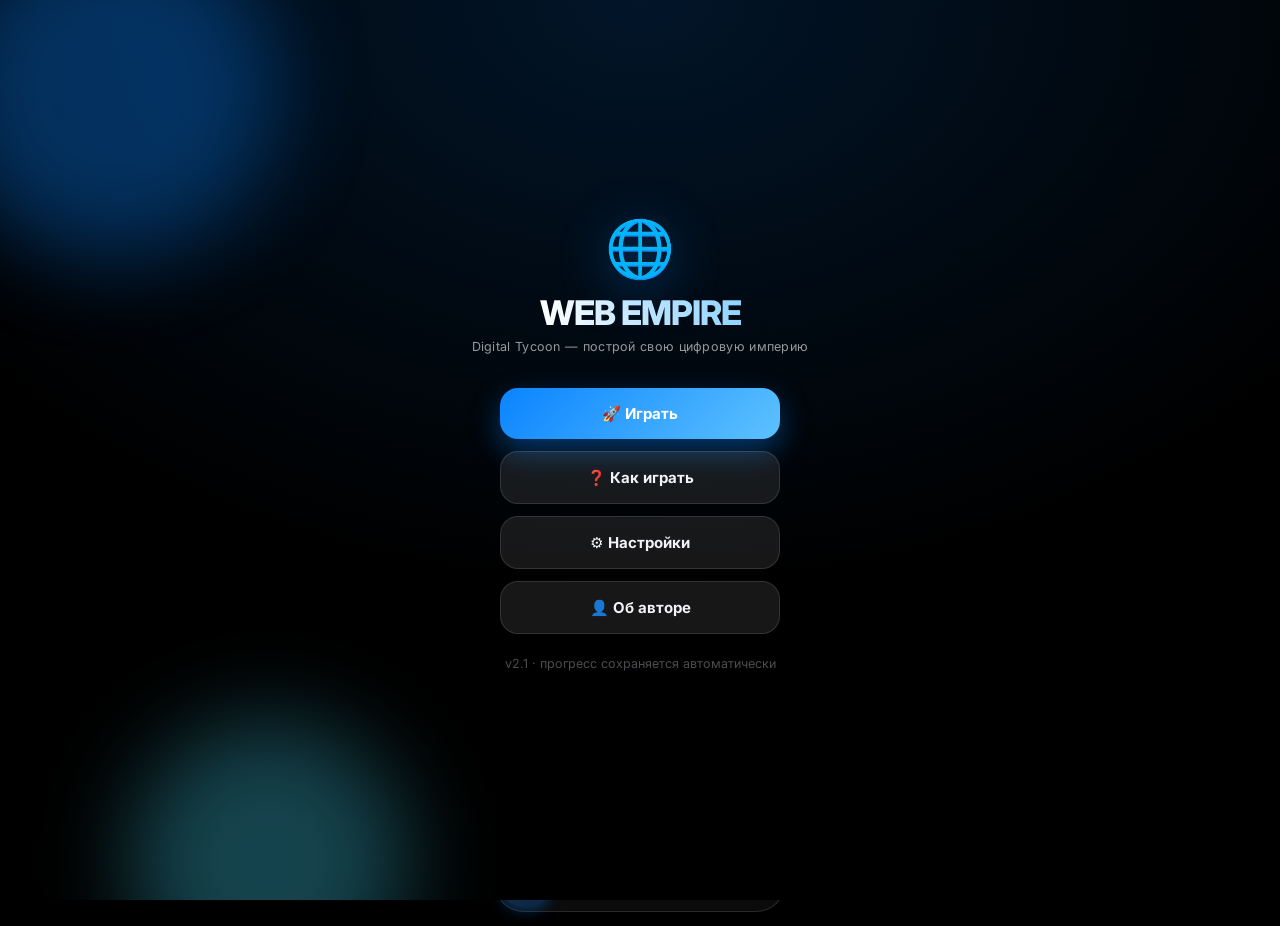
==== commit d5c922bd: "Add files via upload" ====
--- a/index.html
+++ b/index.html
@@ -50,8 +50,10 @@
 
 <!-- ENDING SCREEN (shown once, after the 3rd rebirth) -->
 <div id="ending-screen" class="hidden">
+  <img class="ending-photo" src="images/1.png" alt="" />
+  <div class="ending-photo-fade"></div>
   <div class="mm-blobs"><div class="blob b2"></div><div class="blob b4"></div></div>
-  <div class="mm-emoji">🏆</div>
+  <div class="mm-emoji ending-trophy">🏆</div>
   <div class="mm-title" style="font-size:26px;" data-i18n="ending.title">Карьера завершена</div>
   <div class="mm-tag" data-i18n="ending.tag">Три перерождения позади — это финал основной истории WEB EMPIRE</div>
   <div id="ending-stats" style="width:100%;max-width:320px;margin:14px 0;"></div>
@@ -62,7 +64,7 @@
 </div>
 
 
-<div id="game-clock" class="game-clock"></div>
+<div id="game-clock" class="game-clock" onclick="openCalendarModal()" title="Календарь"></div>
 <button id="menu-settings-back-btn" class="header-home-btn" style="display:none;position:fixed;top:14px;left:14px;z-index:520;" onclick="closeMenuSettings()" title="Назад в меню">←</button>
 <div id="starter-boost-badge" class="starter-boost-badge"></div>
 <div id="bankruptcy-banner" class="bankruptcy-banner" onclick="openRescueLoanModal()"></div>
@@ -88,6 +90,7 @@
       <section class="screen active" id="screen-dash">
         <h1 class="page-title">Обзор</h1>
         <p class="page-sub" id="dash-sub">День 1 · добро пожаловать в WEB EMPIRE</p>
+        <div id="dash-global-event"></div>
 
 
         <div class="glass" id="worth-card">
@@ -142,26 +145,32 @@
             <div class="progress-bar"><div id="rank-progress" style="width:0%"></div></div>
           </div>
 
-          <div class="card glass" id="rebirth-card" style="margin-bottom:16px;"></div>
-
+          <div class="card glass" id="rebirth-card" style="margin-bottom:16px;display:none;"></div>
+
+          <!-- RULE: never put "Загрузка..."/"Loading..." in a card-sub placeholder
+               here. renderDash()/renderAll() runs before the dashboard is ever
+               painted, so a "Loading" placeholder is either a lie (nothing is
+               loading) or means the real render function for that card is
+               missing/not wired up — go fix that function, don't add the word
+               back. Use a neutral '—' instead. -->
           <div class="card glass" id="season-card" style="margin-bottom:16px;cursor:pointer;" onclick="openSeasonEventModal()">
             <div class="card-row">
               <div class="card-icon">🎆</div>
               <div style="flex:1">
                 <div class="card-title" data-i18n="dash.seasonevent">Событие недели</div>
-                <div class="card-sub" data-i18n="dash.loading">Загрузка...</div>
-              </div>
-            </div>
-          </div>
-
-          <div class="card glass fin-card" id="finance-card" style="margin-bottom:16px;cursor:pointer;" onclick="openFinanceDetailModal()"></div>
+                <div class="card-sub"></div>
+              </div>
+            </div>
+          </div>
+
+          <div class="card glass fin-card" id="finance-card" style="margin-bottom:16px;cursor:pointer;display:none;" onclick="openFinanceDetailModal()"></div>
 
           <div class="card glass" id="tax-card" style="margin-bottom:16px;cursor:pointer;" onclick="openTaxModal()">
             <div class="card-row">
               <div class="card-icon">🧾</div>
               <div style="flex:1">
                 <div class="card-title" data-i18n="dash.taxes">Налоги</div>
-                <div class="card-sub" id="tax-card-sub" data-i18n="dash.loading">Загрузка...</div>
+                <div class="card-sub" id="tax-card-sub"></div>
               </div>
             </div>
           </div>
@@ -171,7 +180,7 @@
               <div class="card-icon">💸</div>
               <div style="flex:1">
                 <div class="card-title">Зарплата персонала</div>
-                <div class="card-sub" id="payroll-card-sub">Загрузка...</div>
+                <div class="card-sub" id="payroll-card-sub"></div>
               </div>
             </div>
           </div>
@@ -181,7 +190,7 @@
               <div class="card-icon">🌐</div>
               <div style="flex:1">
                 <div class="card-title">Хостинг и обслуживание</div>
-                <div class="card-sub" id="hosting-card-sub">Загрузка...</div>
+                <div class="card-sub" id="hosting-card-sub"></div>
               </div>
             </div>
           </div>
@@ -191,7 +200,7 @@
               <div class="card-icon">🧠</div>
               <div style="flex:1">
                 <div class="card-title">Обслуживание чужих нейросетей</div>
-                <div class="card-sub" id="aimaint-card-sub">Загрузка...</div>
+                <div class="card-sub" id="aimaint-card-sub"></div>
               </div>
             </div>
           </div>
@@ -201,7 +210,7 @@
               <div class="card-icon">🎓</div>
               <div style="flex:1">
                 <div class="card-title">Заказы на обучение ИИ</div>
-                <div class="card-sub" id="training-card-sub">Загрузка...</div>
+                <div class="card-sub" id="training-card-sub"></div>
               </div>
             </div>
           </div>
@@ -253,14 +262,18 @@
           <button class="seg-btn active" id="tab-stock" onclick="setMarketTab('stock')" data-i18n="market.stocks">📈 Акции</button>
           <button class="seg-btn" id="tab-crypto" onclick="setMarketTab('crypto')" data-i18n="market.crypto">🪙 Крипто</button>
         </div>
-        <div class="card glass" id="loan-card" style="margin-bottom:12px;"></div>
-        <div class="card glass" id="stocks-card"></div>
+        <div class="card glass" id="loan-card" style="margin-bottom:12px;display:none;"></div>
+        <div class="card glass" id="stocks-card" style="display:none;"></div>
       </section>
 
       <!-- ESTATE + GARAGE/LUXURY (merged: both are "buy items for an income-boost %") -->
       <section class="screen" id="screen-estate">
-        <h1 class="page-title">Активы</h1>
+        <h1 class="page-title">Имущество</h1>
         <p class="page-sub" data-i18n="estate.sub">Недвижимость и статус-символы — оба дают постоянный буст к доходу</p>
+        <div class="estate-hero">
+          <img src="images/2.png" alt="" />
+          <div class="estate-hero-fade"></div>
+        </div>
         <div class="subtab-bar" role="tablist">
           <button class="subtab active" id="subtab-estate" onclick="setAssetsTab('estate')" data-i18n="estate.realestate">🏢 Недвижимость</button>
           <button class="subtab" id="subtab-garage" onclick="setAssetsTab('garage')" data-i18n="estate.status">🚗 Статус</button>
@@ -335,7 +348,7 @@
           </div>
 
           <div class="section-title" data-i18n="settings.boosty">Boosty-подписка</div>
-          <div class="card glass boosty-card" id="boosty-card"></div>
+          <div class="card glass boosty-card" id="boosty-card" style="display:none;"></div>
         </div>
 
         <!-- Сообщество -->
@@ -373,12 +386,12 @@
 
     <div id="bottom-nav-wrap">
       <nav id="bottom-nav">
-        <button class="nav-item active" data-screen="dash"><span class="ic">📊</span><span>Дашборд</span></button>
-        <button class="nav-item" data-screen="sites"><span class="ic">🌐</span><span>Бизнес</span></button>
-        <button class="nav-item" data-screen="market"><span class="ic">📈</span><span>Биржа</span></button>
-        <button class="nav-item" data-screen="estate"><span class="ic">🏢</span><span>Активы</span></button>
-        <button class="nav-item" data-screen="inbox"><span class="ic" style="position:relative;">🔔<span id="inbox-badge" class="badge-dot" style="display:none;"></span></span><span>Уведомления</span></button>
-        <button class="nav-item" data-screen="settings"><span class="ic">⚙️</span><span>Ещё</span></button>
+        <button class="nav-item active" data-screen="dash"><span class="ic">📊</span><span class="nav-label">Дашборд</span></button>
+        <button class="nav-item" data-screen="sites"><span class="ic">🌐</span><span class="nav-label">Бизнес</span></button>
+        <button class="nav-item" data-screen="market"><span class="ic">📈</span><span class="nav-label">Биржа</span></button>
+        <button class="nav-item" data-screen="estate"><span class="ic">🏢</span><span class="nav-label">Имущество</span></button>
+        <button class="nav-item" data-screen="inbox"><span class="ic" style="position:relative;">🔔<span id="inbox-badge" class="badge-dot" style="display:none;"></span></span><span class="nav-label">Уведомления</span></button>
+        <button class="nav-item" data-screen="settings"><span class="ic">⚙️</span><span class="nav-label">Ещё</span></button>
       </nav>
     </div>
   </div>
--- a/style.css
+++ b/style.css
@@ -53,8 +53,8 @@
 /* ===== GLASS PRIMITIVE ===== */
 .glass{
   background:var(--glass);
-  backdrop-filter:blur(16px) saturate(150%);
-  -webkit-backdrop-filter:blur(16px) saturate(150%);
+  backdrop-filter:blur(11px) saturate(150%);
+  -webkit-backdrop-filter:blur(11px) saturate(150%);
   border:1px solid var(--border);
   border-radius:22px;
   box-shadow:0 1px 0 rgba(255,255,255,.08) inset, 0 10px 30px rgba(0,0,0,.4), 0 2px 8px rgba(0,0,0,.25);
@@ -120,6 +120,7 @@
 #app.menu-settings-mode #app-header{display:none;}
 #app.menu-settings-mode #ticker-wrap{display:none;}
 #app.menu-settings-mode #bottom-nav-wrap{display:none;}
+#app.menu-settings-mode #settings-back-to-menu-btn{display:block;}
 
 /* ===== BOTTOM NAV (floating pill) ===== */
 #bottom-nav-wrap{flex-shrink:0;padding:10px 12px 14px;z-index:6;}
@@ -138,6 +139,10 @@
 .sv-advanced-toggle{display:block;width:100%;text-align:center;font-family:inherit;padding:12px 14px;border-radius:16px;background:var(--glass2);border:1px dashed var(--border);color:var(--dim);font-size:12.5px;font-weight:700;cursor:pointer;margin:6px 0 14px;}
 .sv-advanced-toggle:active{transform:scale(.98);}
 .subtab-bar{display:flex;gap:8px;margin:2px 0 14px;}
+.estate-hero{position:relative;width:100%;aspect-ratio:16/10;border-radius:18px;overflow:hidden;margin:4px 0 16px;box-shadow:0 12px 30px rgba(0,0,0,.35);}
+.estate-hero img{position:absolute;inset:0;width:100%;height:100%;object-fit:cover;object-position:center 30%;}
+.estate-hero-fade{position:absolute;inset:0;background:linear-gradient(180deg, rgba(6,10,20,0) 45%, rgba(6,10,20,.85) 100%);}
+.estate-hero-caption{position:absolute;left:14px;right:14px;bottom:12px;color:#fff;font-size:12.5px;font-weight:600;text-shadow:0 2px 8px rgba(0,0,0,.6);text-align:left;}
 .subtab{flex:1;padding:10px 8px;border-radius:14px;border:1px solid var(--border);background:var(--glass2);color:var(--dim);font-family:inherit;font-size:12.5px;font-weight:700;cursor:pointer;transition:.15s;}
 .subtab.active{color:#fff;background:linear-gradient(160deg,rgba(58,160,255,.32),rgba(10,132,255,.22));border-color:rgba(10,132,255,.5);box-shadow:0 4px 14px rgba(10,132,255,.3), inset 0 1px 0 rgba(255,255,255,.12);}
 .subtab:active{transform:scale(.97);}
@@ -180,8 +185,18 @@
 .card-icon{font-size:24px;width:44px;height:44px;border-radius:14px;background:linear-gradient(160deg,var(--glass2),var(--tint-xs));display:flex;align-items:center;justify-content:center;flex-shrink:0;border:1px solid var(--border);box-shadow:inset 0 1px 0 var(--tint-sm), inset 0 -6px 12px rgba(0,0,0,.12);}
 
 .pill{font-size:9.5px;font-weight:700;padding:2px 8px;border-radius:20px;text-transform:uppercase;letter-spacing:.3px;border:1px solid transparent;}
+.spec-pill{background:var(--tint-md);color:var(--text);border-color:var(--border);text-transform:none;font-weight:600;}
 .pill-owned{background:rgba(48,209,88,.16);color:var(--green);border-color:rgba(48,209,88,.3);}
 .pill-locked{background:var(--tint-sm);color:var(--dim);border-color:var(--border);}
+
+.card-link-row{display:flex;justify-content:space-between;align-items:center;gap:10px;padding:11px 0;border-bottom:1px solid var(--tint-sm);cursor:pointer;transition:opacity .12s;}
+.card-link-row:last-child{border-bottom:none;padding-bottom:2px;}
+.card-link-row:first-child{padding-top:2px;}
+.card-link-row:active{opacity:.7;}
+.card-link-row .card-icon{width:38px;height:38px;font-size:20px;border-radius:12px;}
+.card-link-row .card-title{font-size:13.5px;}
+.card-link-row .card-sub{margin-top:1px;}
+.card-link-chev{color:var(--dim);font-size:14px;flex-shrink:0;}
 
 .progress-bar{height:6px;border-radius:6px;background:var(--tint-sm);overflow:hidden;margin-top:8px;box-shadow:inset 0 1px 3px rgba(0,0,0,.3);}
 .progress-bar > div{height:100%;border-radius:6px;background:linear-gradient(90deg,var(--blue),var(--teal));transition:width .3s ease;box-shadow:0 0 10px rgba(10,132,255,.5);}
@@ -223,11 +238,48 @@
 .track-delta{font-size:10px;color:var(--green);margin-left:auto;text-align:right;white-space:nowrap;}
 .track-maxplate{margin-top:10px;padding:10px 12px;border-radius:12px;background:rgba(255,159,10,.12);border:1px solid rgba(255,159,10,.3);color:var(--orange);font-size:12px;font-weight:600;text-align:center;}
 
+/* ---------- TECH TREE (Точка 10 — ветка прокачки) ----------
+   Own glass-style node graph: horizontally + vertically scrollable canvas,
+   absolutely-positioned round nodes per category/tier, SVG lines drawn
+   underneath connecting prerequisite edges. Distinct from any reference
+   screenshot — rounded glass nodes with a soft category-colored glow
+   instead of squared tiles, consistent with the rest of the Liquid Glass
+   UI (blurred glass, colored accents, pill badges). */
+.tt-wrap{overflow:auto;border-radius:16px;background:var(--tint-xs);border:1px solid var(--border);margin-bottom:10px;-webkit-overflow-scrolling:touch;}
+.tt-canvas{position:relative;}
+.tt-svg{position:absolute;top:0;left:0;pointer-events:none;}
+.tt-row-label{position:absolute;left:2px;transform:translateY(-50%);font-size:13px;opacity:.5;}
+.tt-node{
+  position:absolute;width:52px;height:52px;margin:-26px 0 0 -26px;
+  border-radius:16px;display:flex;align-items:center;justify-content:center;
+  background:var(--glass2);border:1.5px solid var(--border);cursor:pointer;
+  transition:transform .15s, box-shadow .15s, border-color .15s;
+  -webkit-tap-highlight-color:transparent;
+}
+.tt-node:active{transform:scale(.92);}
+.tt-node .tt-icon{font-size:20px;filter:grayscale(.6);opacity:.55;transition:filter .15s, opacity .15s;}
+.tt-node.tt-available{border-color:var(--cat-color);box-shadow:0 0 0 1px var(--cat-color) inset;animation:tt-pulse 1.8s ease-in-out infinite;}
+.tt-node.tt-available .tt-icon{filter:none;opacity:1;}
+.tt-node.tt-owned{background:color-mix(in srgb, var(--cat-color) 22%, var(--glass-strong));border-color:var(--cat-color);box-shadow:0 0 14px color-mix(in srgb, var(--cat-color) 55%, transparent);}
+.tt-node.tt-owned .tt-icon{filter:none;opacity:1;}
+.tt-node.tt-locked{opacity:.4;}
+.tt-node.tt-locked-out{opacity:.25;border-style:dashed;}
+.tt-node.tt-risky{border-radius:12px;}
+.tt-node.tt-repeat{border-radius:50%;}
+.tt-node.tt-selected{box-shadow:0 0 0 2px #fff, 0 0 14px color-mix(in srgb, var(--cat-color) 55%, transparent);}
+.tt-badge{position:absolute;top:-6px;right:-6px;width:18px;height:18px;border-radius:50%;background:var(--bg,#1c1c1e);border:1px solid var(--border);font-size:10px;display:flex;align-items:center;justify-content:center;}
+.tt-detail{margin-top:4px;}
+.tt-hint{font-size:12px;color:var(--dim);text-align:center;padding:10px;background:var(--tint-xs);border-radius:12px;margin-top:8px;}
+@keyframes tt-pulse{0%,100%{box-shadow:0 0 0 1px var(--cat-color) inset, 0 0 0 rgba(255,255,255,0);}50%{box-shadow:0 0 0 1px var(--cat-color) inset, 0 0 12px color-mix(in srgb, var(--cat-color) 45%, transparent);}}
+
+
 /* emp dots */
 .emp-dots{display:flex;gap:4px;margin-top:8px;flex-wrap:wrap;}
 .emp-dot{width:9px;height:9px;border-radius:50%;background:var(--tint-md);border:1px solid var(--border);}
 .emp-dot.filled{background:var(--purple);border-color:var(--purple);}
 .emp-dot.on-vacation{background:var(--teal);border-color:var(--teal);}
+/* ITEM 13: bulk-vacation checkbox in the staff modal */
+.staff-vac-check{width:18px;height:18px;flex-shrink:0;align-self:center;accent-color:var(--blue);cursor:pointer;}
 .fatigue-bar{height:6px;border-radius:999px;background:var(--tint-sm);overflow:hidden;}
 .fatigue-bar>div{height:100%;border-radius:999px;transition:width .2s;}
 
@@ -246,6 +298,16 @@
 
 /* fleet group */
 .fleet-group-title{font-size:11px;color:var(--dim);text-transform:uppercase;letter-spacing:.5px;margin:16px 0 8px;}
+.rep-tier-progress{height:5px;border-radius:3px;background:var(--tint-md);overflow:hidden;margin-top:6px;}
+.rep-tier-progress div{height:100%;background:linear-gradient(90deg,#ffb020,#ffd60a);border-radius:3px;transition:width .3s ease;}
+.rep-tier-ladder{display:flex;gap:6px;overflow-x:auto;margin-top:12px;padding-top:10px;border-top:1px solid var(--border);}
+.rep-tier-step{flex:0 0 auto;display:flex;flex-direction:column;align-items:center;gap:2px;padding:6px 8px;border-radius:10px;background:var(--tint-md);border:1px solid var(--border);opacity:.45;min-width:56px;}
+.rep-tier-step.reached{opacity:1;border-color:rgba(255,214,10,.3);}
+.rep-tier-step.active{background:rgba(255,214,10,.12);border-color:rgba(255,214,10,.55);box-shadow:0 0 10px rgba(255,214,10,.25);}
+.rep-tier-icon{font-size:16px;}
+.rep-tier-name{font-size:8.5px;color:var(--dim);white-space:nowrap;}
+.rep-tier-step.active .rep-tier-name{color:#ffd60a;font-weight:700;}
+.rep-tier-thresh{font-size:8px;color:var(--dim);opacity:.7;}
 
 /* stock rows */
 .stock-row{display:flex;align-items:center;gap:10px;padding:12px 0;border-bottom:1px solid var(--tint-sm);cursor:pointer;}
@@ -262,7 +324,7 @@
   position:fixed;left:50%;bottom:110px;transform:translateX(-50%) translateY(20px);
   background:var(--surface-strong);backdrop-filter:blur(20px);border:1px solid var(--border-strong);color:var(--text);
   padding:11px 20px;border-radius:30px;font-size:12.5px;font-weight:700;
-  opacity:0;pointer-events:none;transition:all .3s cubic-bezier(.34,1.56,.64,1);z-index:250;
+  opacity:0;pointer-events:none;transition:all .3s cubic-bezier(.34,1.56,.64,1);z-index:9000;
   box-shadow:0 14px 34px rgba(0,0,0,.5);white-space:nowrap;
 }
 #toast.show{opacity:1;transform:translateX(-50%) translateY(0);}
@@ -493,11 +555,21 @@
 
 /* ===== ENDING SCREEN ===== */
 #ending-screen{
-  position:fixed;inset:0;z-index:600;display:flex;flex-direction:column;align-items:center;justify-content:center;
-  background:radial-gradient(120% 120% at 50% 0%,rgba(255,214,10,.16),transparent 55%),var(--bg);
-  padding:24px;text-align:center;opacity:1;transition:opacity .45s ease, visibility .45s ease;
+  position:fixed;inset:0;z-index:600;display:flex;flex-direction:column;align-items:center;justify-content:flex-end;
+  background:var(--bg);
+  padding:24px;padding-bottom:36px;text-align:center;opacity:1;transition:opacity .45s ease, visibility .45s ease;
+  overflow:hidden;
 }
 #ending-screen.hidden{opacity:0;visibility:hidden;pointer-events:none;}
+#ending-screen .mm-blobs{display:none;}
+.ending-photo{
+  position:absolute;inset:0;width:100%;height:100%;object-fit:cover;object-position:center 30%;z-index:-2;
+}
+.ending-photo-fade{
+  position:absolute;inset:0;z-index:-1;
+  background:linear-gradient(180deg, rgba(6,10,20,.05) 0%, rgba(6,10,20,.25) 45%, rgba(6,10,20,.75) 78%, rgba(6,10,20,.94) 100%);
+}
+.ending-trophy{font-size:38px;margin-bottom:2px;filter:drop-shadow(0 4px 14px rgba(0,0,0,.55));}
 
 /* ===== NEW GAME SETUP SCREEN ===== */
 #setup-screen{
@@ -506,6 +578,7 @@
   padding:24px;text-align:center;opacity:1;transition:opacity .4s ease, visibility .4s ease;
 }
 #setup-screen.hidden{opacity:0;visibility:hidden;pointer-events:none;}
+.card.hidden{display:none;}
 .setup-card{width:100%;max-width:320px;}
 .setup-title{font-size:22px;font-weight:800;margin-bottom:4px;}
 .setup-sub{color:var(--dim);font-size:12.5px;margin-bottom:22px;}
@@ -557,7 +630,7 @@
 .boosty-link{display:inline-block;margin-top:10px;font-size:11px;color:var(--teal);text-decoration:none;font-weight:700;}
 
 /* ===== EXTRA POLISH / ANIMATIONS ===== */
-.card.glass{transition:transform .18s ease, box-shadow .18s ease, border-color .18s ease;}
+.card.glass{transition:transform .18s ease, box-shadow .18s ease, border-color .18s ease;content-visibility:auto;contain-intrinsic-size:auto 140px;}
 .card.glass:active{transform:scale(.985);}
 button.btn{position:relative;overflow:hidden;}
 button.btn:not(:disabled):active{filter:brightness(.92);}
@@ -571,12 +644,20 @@
 @keyframes worth-sweep{0%,70%{transform:rotate(8deg) translateX(-140%);}100%{transform:rotate(8deg) translateX(220%);}}
 .pill-owned{animation:pill-glow 2.4s ease-in-out infinite;}
 @keyframes pill-glow{0%,100%{box-shadow:0 0 0 rgba(48,209,88,0);}50%{box-shadow:0 0 10px rgba(48,209,88,.35);}}
+.synergy-pill{background:rgba(255,214,10,.16);color:#ffd60a;border-color:rgba(255,214,10,.4);animation:synergy-pill-glow 2.2s ease-in-out infinite;}
+@keyframes synergy-pill-glow{0%,100%{box-shadow:0 0 0 rgba(255,214,10,0);}50%{box-shadow:0 0 8px rgba(255,214,10,.5);}}
+.synergy-glow{animation:synergy-card-glow 2.6s ease-in-out infinite;}
+@keyframes synergy-card-glow{0%,100%{box-shadow:0 8px 30px rgba(0,0,0,.35),inset 0 1px 0 rgba(255,214,10,.15),0 0 0 rgba(255,214,10,0);}50%{box-shadow:0 8px 30px rgba(0,0,0,.35),inset 0 1px 0 rgba(255,214,10,.25),0 0 16px rgba(255,214,10,.35);}}
+.synergy-banner{margin-bottom:10px;padding:10px 14px;}
+.synergy-banner-active{border-color:rgba(255,214,10,.4);background:rgba(255,214,10,.08);animation:synergy-card-glow 2.6s ease-in-out infinite;}
 .rank-badge{transition:transform .2s;}
 body.bg-paused .blob{animation-play-state:paused;}
-.game-clock{position:fixed;top:56px;right:14px;z-index:45;font-size:11px;font-weight:700;padding:5px 11px;border-radius:20px;
-  background:var(--glass2,rgba(255,255,255,.06));color:var(--dim);border:1px solid var(--border,rgba(255,255,255,.1));
-  font-family:'JetBrains Mono',monospace;letter-spacing:.2px;pointer-events:none;backdrop-filter:blur(6px);}
-.starter-boost-badge{position:fixed;top:86px;right:14px;z-index:45;display:none;font-size:11px;font-weight:800;padding:5px 11px;border-radius:20px;
+.game-clock{flex-shrink:0;height:26px;display:flex;align-items:center;justify-content:center;z-index:5;gap:6px;
+  font-size:11px;font-weight:700;background:var(--surface);color:var(--dim);border-bottom:1px solid var(--border,rgba(255,255,255,.1));
+  font-family:'JetBrains Mono',monospace;letter-spacing:.2px;backdrop-filter:blur(10px);cursor:pointer;user-select:none;}
+.game-clock:active{opacity:.65;}
+#app.menu-settings-mode .game-clock{display:none;}
+.starter-boost-badge{position:fixed;top:56px;right:14px;z-index:45;display:none;font-size:11px;font-weight:800;padding:5px 11px;border-radius:20px;
   background:rgba(48,209,88,.16);color:var(--green);border:1px solid rgba(48,209,88,.35);
   pointer-events:none;backdrop-filter:blur(6px);animation:starter-boost-pulse 1.3s ease-in-out infinite;}
 .starter-boost-badge.show{display:block;}
@@ -642,4 +723,151 @@
   .stat-strip{grid-template-columns:repeat(4,1fr);}
   #bottom-nav-wrap{display:flex;justify-content:center;}
   #bottom-nav{max-width:520px;}
-}+}
+
+/* =========================================================================
+   ANIMATION LIBRARY — 60+ new effects on top of the 30 already in the file.
+   Two kinds:
+   1) fx-* classes: one-shot, triggered from JS via fx(el,'fx-name') (see
+      script.js) and auto-removed on animationend so they can retrigger.
+   2) Plain selectors below "AMBIENT / CONTINUOUS": no JS needed, these run
+      forever on elements that already exist in the markup (icons, badges,
+      affordable buttons, active nav, etc).
+   ========================================================================= */
+
+/* ---- Entrances ---- */
+.fx-pop-in{animation:fx-pop-in .32s cubic-bezier(.34,1.56,.64,1);}
+@keyframes fx-pop-in{0%{transform:scale(.5);opacity:0;}70%{transform:scale(1.06);opacity:1;}100%{transform:scale(1);}}
+.fx-bounce-in{animation:fx-bounce-in .5s cubic-bezier(.28,.84,.42,1);}
+@keyframes fx-bounce-in{0%{transform:translateY(-18px);opacity:0;}55%{transform:translateY(4px);opacity:1;}80%{transform:translateY(-2px);}100%{transform:translateY(0);}}
+.fx-zoom-in{animation:fx-zoom-in .28s ease-out;}
+@keyframes fx-zoom-in{from{transform:scale(.7);opacity:0;}to{transform:scale(1);opacity:1;}}
+.fx-flip-in{animation:fx-flip-in .4s ease-out;}
+@keyframes fx-flip-in{from{transform:perspective(400px) rotateX(70deg);opacity:0;}to{transform:perspective(400px) rotateX(0);opacity:1;}}
+.fx-slide-up-in{animation:fx-slide-up-in .28s ease-out;}
+@keyframes fx-slide-up-in{from{transform:translateY(18px);opacity:0;}to{transform:none;opacity:1;}}
+.fx-slide-down-in{animation:fx-slide-down-in .28s ease-out;}
+@keyframes fx-slide-down-in{from{transform:translateY(-18px);opacity:0;}to{transform:none;opacity:1;}}
+.fx-slide-left-in{animation:fx-slide-left-in .28s ease-out;}
+@keyframes fx-slide-left-in{from{transform:translateX(24px);opacity:0;}to{transform:none;opacity:1;}}
+.fx-slide-right-in{animation:fx-slide-right-in .28s ease-out;}
+@keyframes fx-slide-right-in{from{transform:translateX(-24px);opacity:0;}to{transform:none;opacity:1;}}
+.fx-roll-in{animation:fx-roll-in .45s ease-out;}
+@keyframes fx-roll-in{from{transform:translateX(-40px) rotate(-40deg);opacity:0;}to{transform:none;opacity:1;}}
+
+/* ---- Attention seekers ---- */
+.fx-shake{animation:fx-shake .4s ease;}
+@keyframes fx-shake{10%,90%{transform:translateX(-1px);}20%,80%{transform:translateX(2px);}30%,50%,70%{transform:translateX(-4px);}40%,60%{transform:translateX(4px);}}
+.fx-wiggle{animation:fx-wiggle .5s ease;}
+@keyframes fx-wiggle{0%,100%{transform:rotate(0);}25%{transform:rotate(-4deg);}75%{transform:rotate(4deg);}}
+.fx-tada{animation:fx-tada .7s ease;}
+@keyframes fx-tada{0%{transform:scale(1);}10%,20%{transform:scale(.94) rotate(-3deg);}30%,50%,70%,90%{transform:scale(1.08) rotate(3deg);}40%,60%,80%{transform:scale(1.08) rotate(-3deg);}100%{transform:scale(1) rotate(0);}}
+.fx-rubber{animation:fx-rubber .7s ease;}
+@keyframes fx-rubber{0%{transform:scale(1,1);}30%{transform:scale(1.2,.8);}50%{transform:scale(.85,1.15);}70%{transform:scale(1.08,.92);}100%{transform:scale(1,1);}}
+.fx-heartbeat{animation:fx-heartbeat .9s ease;}
+@keyframes fx-heartbeat{0%,100%{transform:scale(1);}20%{transform:scale(1.16);}35%{transform:scale(1);}50%{transform:scale(1.12);}65%{transform:scale(1);}}
+.fx-swing{animation:fx-swing .8s ease;transform-origin:top center;}
+@keyframes fx-swing{20%{transform:rotate(10deg);}40%{transform:rotate(-8deg);}60%{transform:rotate(5deg);}80%{transform:rotate(-3deg);}100%{transform:rotate(0);}}
+.fx-jelly{animation:fx-jelly .6s ease;}
+@keyframes fx-jelly{0%,100%{transform:scale(1,1);}25%{transform:scale(.9,1.1);}50%{transform:scale(1.1,.9);}75%{transform:scale(.95,1.05);}}
+.fx-headshake{animation:fx-headshake .6s ease;}
+@keyframes fx-headshake{0%{transform:translateX(0);}15%{transform:translateX(-6px) rotateY(-8deg);}30%{transform:translateX(5px) rotateY(7deg);}45%{transform:translateX(-4px) rotateY(-5deg);}60%{transform:translateX(3px) rotateY(4deg);}75%{transform:translateX(-2px);}100%{transform:translateX(0);}}
+.fx-flash-red{animation:fx-flash-red .5s ease;}
+@keyframes fx-flash-red{0%,100%{background-color:transparent;}30%{background-color:rgba(255,69,58,.22);}}
+.fx-flash-green{animation:fx-flash-green .5s ease;}
+@keyframes fx-flash-green{0%,100%{background-color:transparent;}30%{background-color:rgba(48,209,88,.2);}}
+
+/* ---- Glows / pulses ---- */
+.fx-glow-gold{animation:fx-glow-gold 1s ease;}
+@keyframes fx-glow-gold{0%,100%{box-shadow:0 0 0 rgba(255,214,10,0);}50%{box-shadow:0 0 22px rgba(255,214,10,.65);}}
+.fx-glow-green{animation:fx-glow-green 1s ease;}
+@keyframes fx-glow-green{0%,100%{box-shadow:0 0 0 rgba(48,209,88,0);}50%{box-shadow:0 0 22px rgba(48,209,88,.6);}}
+.fx-glow-red{animation:fx-glow-red 1s ease;}
+@keyframes fx-glow-red{0%,100%{box-shadow:0 0 0 rgba(255,69,58,0);}50%{box-shadow:0 0 22px rgba(255,69,58,.6);}}
+.fx-glow-blue{animation:fx-glow-blue 1s ease;}
+@keyframes fx-glow-blue{0%,100%{box-shadow:0 0 0 rgba(10,132,255,0);}50%{box-shadow:0 0 22px rgba(10,132,255,.6);}}
+.fx-glow-purple{animation:fx-glow-purple 1s ease;}
+@keyframes fx-glow-purple{0%,100%{box-shadow:0 0 0 rgba(191,90,242,0);}50%{box-shadow:0 0 22px rgba(191,90,242,.6);}}
+.fx-ring-pulse{animation:fx-ring-pulse .8s ease;}
+@keyframes fx-ring-pulse{0%{box-shadow:0 0 0 0 rgba(255,255,255,.5);}100%{box-shadow:0 0 0 16px rgba(255,255,255,0);}}
+.fx-outline-pulse{animation:fx-outline-pulse .9s ease;}
+@keyframes fx-outline-pulse{0%,100%{outline:2px solid transparent;}50%{outline:2px solid rgba(48,209,88,.7);}}
+.fx-halo{animation:fx-halo 1.2s ease;}
+@keyframes fx-halo{0%{filter:drop-shadow(0 0 0 rgba(255,214,10,0));}50%{filter:drop-shadow(0 0 10px rgba(255,214,10,.85));}100%{filter:drop-shadow(0 0 0 rgba(255,214,10,0));}}
+
+/* ---- Rewards / success ---- */
+.fx-star-burst{animation:fx-star-burst .6s ease;}
+@keyframes fx-star-burst{0%{transform:scale(.3) rotate(0);opacity:0;}50%{opacity:1;}100%{transform:scale(1.4) rotate(45deg);opacity:0;}}
+.fx-medal-shine{animation:fx-medal-shine 1s ease;}
+@keyframes fx-medal-shine{0%,100%{filter:brightness(1);}50%{filter:brightness(1.5) saturate(1.3);}}
+.fx-coin-spin{animation:fx-coin-spin .6s linear;}
+@keyframes fx-coin-spin{from{transform:rotateY(0);}to{transform:rotateY(360deg);}}
+.fx-level-up{animation:fx-level-up .7s ease;}
+@keyframes fx-level-up{0%{transform:translateY(0) scale(1);}40%{transform:translateY(-10px) scale(1.15);}100%{transform:translateY(0) scale(1);}}
+.fx-badge-pop{animation:fx-badge-pop .45s cubic-bezier(.34,1.56,.64,1);}
+@keyframes fx-badge-pop{0%{transform:scale(0) rotate(-25deg);opacity:0;}100%{transform:scale(1) rotate(0);opacity:1;}}
+.fx-check-draw{animation:fx-check-draw .5s ease;}
+@keyframes fx-check-draw{from{clip-path:inset(0 100% 0 0);}to{clip-path:inset(0 0 0 0);}}
+.fx-sparkle{animation:fx-sparkle 1s ease;}
+@keyframes fx-sparkle{0%,100%{opacity:.3;transform:scale(.8);}50%{opacity:1;transform:scale(1.2);}}
+.fx-trophy-lift{animation:fx-trophy-lift .8s cubic-bezier(.34,1.56,.64,1);}
+@keyframes fx-trophy-lift{0%{transform:translateY(20px) scale(.7);opacity:0;}70%{transform:translateY(-4px) scale(1.05);opacity:1;}100%{transform:translateY(0) scale(1);}}
+
+/* ---- Loading / skeleton ---- */
+.fx-shimmer{position:relative;overflow:hidden;}
+.fx-shimmer::after{content:'';position:absolute;inset:0;background:linear-gradient(90deg,transparent,rgba(255,255,255,.15),transparent);animation:fx-shimmer-move 1.2s linear infinite;}
+@keyframes fx-shimmer-move{from{transform:translateX(-100%);}to{transform:translateX(100%);}}
+.fx-pulse-fade{animation:fx-pulse-fade 1.4s ease infinite;}
+@keyframes fx-pulse-fade{0%,100%{opacity:1;}50%{opacity:.45;}}
+.fx-loading-dots span{animation:fx-loading-dots 1.2s ease infinite;}
+.fx-loading-dots span:nth-child(2){animation-delay:.15s;}
+.fx-loading-dots span:nth-child(3){animation-delay:.3s;}
+@keyframes fx-loading-dots{0%,80%,100%{opacity:.25;transform:translateY(0);}40%{opacity:1;transform:translateY(-3px);}}
+.fx-spin{animation:fx-spin 1s linear infinite;}
+@keyframes fx-spin{from{transform:rotate(0);}to{transform:rotate(360deg);}}
+
+/* ---- Notifications ---- */
+.fx-toast-in{animation:fx-toast-in .3s cubic-bezier(.34,1.56,.64,1);}
+@keyframes fx-toast-in{from{transform:translateY(10px) scale(.95);opacity:0;}to{transform:none;opacity:1;}}
+.fx-notif-bounce{animation:fx-notif-bounce .5s ease;}
+@keyframes fx-notif-bounce{0%{transform:scale(1);}30%{transform:scale(1.25);}60%{transform:scale(.95);}100%{transform:scale(1);}}
+
+/* ---- Numbers / counters ---- */
+.fx-num-pop{animation:fx-num-pop .3s ease;display:inline-block;}
+@keyframes fx-num-pop{0%{transform:scale(1);}50%{transform:scale(1.18);}100%{transform:scale(1);}}
+.fx-num-jump{animation:fx-num-jump .35s ease;display:inline-block;}
+@keyframes fx-num-jump{0%{transform:translateY(0);}40%{transform:translateY(-6px);}100%{transform:translateY(0);}}
+
+/* ---- Special game events ---- */
+.fx-hacker-glitch{animation:fx-hacker-glitch .4s steps(2,end) 3;}
+@keyframes fx-hacker-glitch{0%{transform:translate(0,0);filter:hue-rotate(0);}25%{transform:translate(-2px,1px);filter:hue-rotate(40deg);}50%{transform:translate(2px,-1px);filter:hue-rotate(-40deg);}75%{transform:translate(-1px,-1px);filter:hue-rotate(20deg);}100%{transform:translate(0,0);filter:hue-rotate(0);}}
+.fx-market-crash-shake{animation:fx-market-crash-shake .5s ease;}
+@keyframes fx-market-crash-shake{0%,100%{transform:translateY(0);}20%{transform:translateY(3px);}40%{transform:translateY(-3px);}60%{transform:translateY(2px);}80%{transform:translateY(-2px);}}
+.fx-viral-burst{animation:fx-viral-burst .6s ease;}
+@keyframes fx-viral-burst{0%{transform:scale(1);}30%{transform:scale(1.08);filter:saturate(1.6);}100%{transform:scale(1);filter:saturate(1);}}
+.fx-ipo-confetti{animation:fx-ipo-confetti .9s ease;}
+@keyframes fx-ipo-confetti{0%{transform:translateY(0) scale(1);}30%{transform:translateY(-14px) scale(1.1);}60%{transform:translateY(4px) scale(1.02);}100%{transform:translateY(0) scale(1);}}
+.fx-rebirth-starburst{animation:fx-rebirth-starburst 1.1s ease;}
+@keyframes fx-rebirth-starburst{0%{transform:scale(.4) rotate(0);opacity:0;filter:brightness(1);}40%{opacity:1;filter:brightness(1.6);}100%{transform:scale(1) rotate(180deg);opacity:1;filter:brightness(1);}}
+.fx-bankruptcy-warn{animation:fx-bankruptcy-warn 1s ease infinite;}
+@keyframes fx-bankruptcy-warn{0%,100%{box-shadow:0 0 0 rgba(255,69,58,0);}50%{box-shadow:0 0 18px rgba(255,69,58,.55);}}
+.fx-discount-tag{animation:fx-discount-tag .5s cubic-bezier(.34,1.56,.64,1);}
+@keyframes fx-discount-tag{0%{transform:rotate(0) scale(.6);opacity:0;}60%{transform:rotate(-8deg) scale(1.1);opacity:1;}100%{transform:rotate(-6deg) scale(1);}}
+.fx-quest-complete{animation:fx-quest-complete .6s ease;}
+@keyframes fx-quest-complete{0%{transform:scale(1);}40%{transform:scale(1.06);background-color:rgba(48,209,88,.12);}100%{transform:scale(1);}}
+.fx-npc-alert{animation:fx-npc-alert .4s ease 2;}
+@keyframes fx-npc-alert{0%,100%{transform:translateX(0);}50%{transform:translateX(3px);}}
+.fx-rank-crown{animation:fx-rank-crown .8s ease;}
+@keyframes fx-rank-crown{0%{transform:translateY(-14px) scale(.6);opacity:0;}60%{transform:translateY(2px) scale(1.1);opacity:1;}100%{transform:translateY(0) scale(1);}}
+
+/* ---- Ambient / continuous — no JS wiring, run automatically ---- */
+.nav-item.active .ic{animation:nav-icon-bounce .5s ease;}
+@keyframes nav-icon-bounce{0%{transform:translateY(0);}40%{transform:translateY(-4px) scale(1.15);}100%{transform:translateY(0) scale(1);}}
+.rank-badge{animation:badge-idle-glow 2.4s ease infinite;}
+@keyframes badge-idle-glow{0%,100%{filter:drop-shadow(0 0 0 rgba(255,214,10,0));}50%{filter:drop-shadow(0 0 6px rgba(255,214,10,.5));}}
+.qty-btn.aff-btn:not(:disabled) .qc{animation:price-tag-breathe 2.6s ease infinite;}
+@keyframes price-tag-breathe{0%,100%{opacity:1;}50%{opacity:.75;}}
+.card-icon{animation:icon-idle-bob 3.2s ease infinite;}
+@keyframes icon-idle-bob{0%,100%{transform:translateY(0);}50%{transform:translateY(-2px);}}
+#dash-global-event:not(:empty){animation:fx-slide-down-in .3s ease-out;}
+.stat-box.glass{animation:card-in .3s ease-out;}
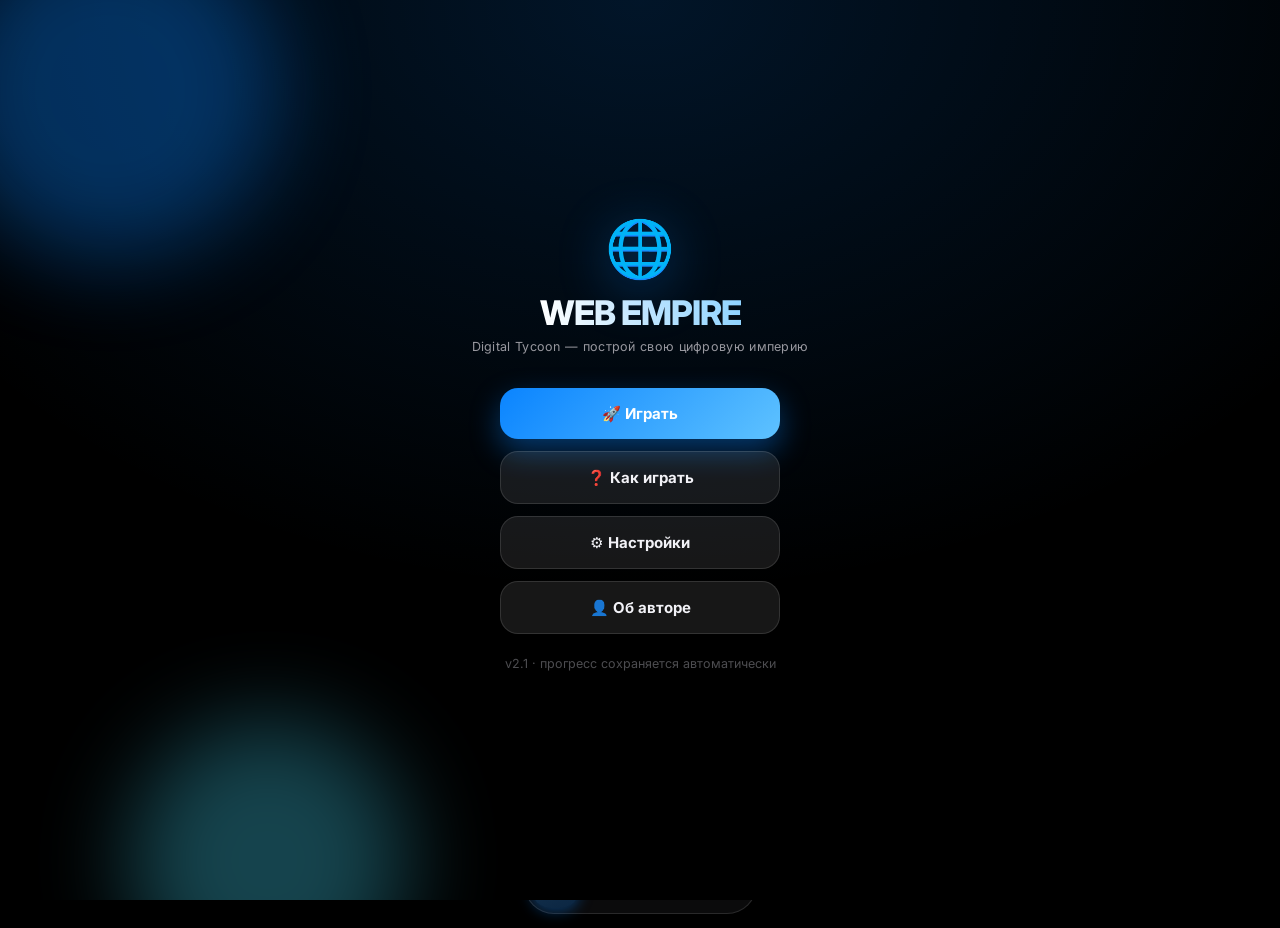
==== commit b9e52e50: "Add files via upload" ====
--- a/index.html
+++ b/index.html
@@ -38,6 +38,7 @@
 <!-- NEW GAME SETUP (name + difficulty), shown only when starting a fresh game -->
 <div id="setup-screen" class="hidden">
   <div class="setup-card">
+    <div class="mm-emoji" style="font-size:44px;margin-bottom:6px;">🚀</div>
     <div class="setup-title" data-i18n="setup.title">Прежде чем начать</div>
     <div class="setup-sub" data-i18n="setup.sub">Представьтесь и выберите сложность — это можно будет увидеть, но не поменять позже</div>
     <div class="setup-label" data-i18n="setup.namelabel">Как вас зовут?</div>
@@ -47,6 +48,11 @@
     <button class="btn btn-cyan setup-start-btn" onclick="confirmSetup()" data-i18n="setup.start">🚀 Начать бизнес</button>
   </div>
 </div>
+
+<!-- STORY INTRO: full-screen (Пункт 1) — was a small modal, now its own
+     immersive screen so the flashback sequence gets the same visual weight
+     as the main menu / ending screen. -->
+<div id="story-screen" class="hidden"><div id="story-screen-body" class="setup-card" style="max-width:380px;"></div></div>
 
 <!-- ENDING SCREEN (shown once, after the 3rd rebirth) -->
 <div id="ending-screen" class="hidden">
@@ -81,7 +87,6 @@
       <span class="header-cash num" id="header-cash" data-flash="1">$0</span>
     </div>
   </header>
-  <div id="ticker-wrap"><div id="ticker"></div></div>
 
   <div id="main-row">
     <div id="content">
@@ -90,42 +95,87 @@
       <section class="screen active" id="screen-dash">
         <h1 class="page-title">Обзор</h1>
         <p class="page-sub" id="dash-sub">День 1 · добро пожаловать в WEB EMPIRE</p>
-        <div id="dash-global-event"></div>
-
-
-        <div class="glass" id="worth-card">
-          <div class="worth-lbl" data-i18n="dash.networth">Чистые активы</div>
-          <div class="worth-val num c-green" id="worth-val">$0</div>
-          <div class="worth-delta num" id="worth-delta">+$0/сек</div>
-          <svg id="worth-svg" viewBox="0 0 300 56" preserveAspectRatio="none"></svg>
-        </div>
-
-        <div class="stat-strip">
-          <div class="stat-box glass"><div class="lbl" data-i18n="dash.cash">Наличные</div><div class="val num c-green" id="stat-cash">$0</div></div>
-          <div class="stat-box glass"><div class="lbl" data-i18n="dash.incomepersec">Доход/сек</div><div class="val num c-green" id="stat-income">$0</div></div>
-          <div class="stat-box glass"><div class="lbl" data-i18n="dash.portfolio">Портфель</div><div class="val num c-violet" id="stat-stocks">$0</div></div>
-          <div class="stat-box glass"><div class="lbl" data-i18n="dash.reputation">Репутация</div><div class="val num c-amber" id="stat-rep">0</div></div>
-        </div>
-
-        <button class="quest-chip" id="quest-chip" onclick="openDailyQuestsModal()">📋 Задания дня: 0/3</button>
-
-        <div class="card glass" id="next-unlock-card" style="margin:12px 0;display:none;">
-          <div class="card-row">
-            <div class="card-icon" id="next-unlock-icon">🔓</div>
-            <div style="flex:1">
-              <div class="card-title" id="next-unlock-title">—</div>
-              <div class="card-sub" id="next-unlock-sub">—</div>
-            </div>
-          </div>
-          <div class="progress-bar"><div id="next-unlock-progress" style="width:0%"></div></div>
-        </div>
-
-        <div class="section-title" id="events-section" style="display:none;" data-i18n="dash.activeevents">⚡ Активные события</div>
-        <div id="events-card" style="margin-bottom:16px;"></div>
+
+        <div class="dash-category">
+          <div class="dash-category-head" data-i18n="dash.sectionoverview">📊 Обзор</div>
+          <div class="card glass" id="level-badge" style="margin:0 0 12px;padding:10px 14px;cursor:pointer;display:flex;align-items:center;gap:10px;" onclick="openLevelInfoModal()">
+            <div style="font-size:20px;">⭐</div>
+            <div style="flex:1;">
+              <div style="font-size:13px;font-weight:700;" id="level-badge-title">Уровень 1</div>
+              <div class="progress-bar" style="margin-top:5px;"><div id="level-badge-bar" style="width:0%"></div></div>
+            </div>
+            <div class="num" style="font-size:11px;color:var(--dim);" id="level-badge-sub">—</div>
+          </div>
+          <div id="dash-global-event"></div>
+          <div id="dash-risk-panel"></div>
+
+          <div class="glass" id="worth-card">
+            <div class="worth-lbl" data-i18n="dash.networth">Чистые активы</div>
+            <div class="worth-val num c-green" id="worth-val">$0</div>
+            <div class="worth-delta num" id="worth-delta">+$0/сек</div>
+            <svg id="worth-svg" viewBox="0 0 300 56" preserveAspectRatio="none"></svg>
+          </div>
+
+          <div class="stat-strip">
+            <div class="stat-box glass"><div class="lbl" data-i18n="dash.cash">Наличные</div><div class="val num c-green" id="stat-cash">$0</div></div>
+            <div class="stat-box glass"><div class="lbl" data-i18n="dash.incomepersec">Доход/сек</div><div class="val num c-green" id="stat-income">$0</div></div>
+            <div class="stat-box glass"><div class="lbl" data-i18n="dash.portfolio">Портфель</div><div class="val num c-violet" id="stat-stocks">$0</div></div>
+            <div class="stat-box glass"><div class="lbl" data-i18n="dash.reputation">Репутация</div><div class="val num c-amber" id="stat-rep">0</div></div>
+          </div>
+        </div>
+
+        <div class="dash-category">
+          <div class="dash-category-head" data-i18n="dash.sectiontasks">📋 Задачи и события</div>
+          <button class="quest-chip" id="quest-chip" onclick="openDailyQuestsModal()">📋 Задания дня: 0/3</button>
+
+          <div class="section-title" id="events-section" style="display:none;margin-top:14px;" data-i18n="dash.activeevents">⚡ Активные события</div>
+          <div id="events-card"></div>
+        </div>
+
+        <!-- Item 8: career shortcut always visible on the dashboard, not
+             buried in Settings — job is a real alternative income path to
+             running businesses, so it needs equal visibility. -->
+        <div class="dash-category">
+          <div class="dash-category-head" data-i18n="dash.sectioncareer">💼 Карьера</div>
+          <div class="card glass" id="career-card" style="margin:0 0 12px;cursor:pointer;" onclick="nav('job')">
+            <div class="card-row">
+              <div class="card-icon" id="career-card-icon">💼</div>
+              <div style="flex:1">
+                <div class="card-title" id="career-card-title">—</div>
+                <div class="card-sub" id="career-card-sub">—</div>
+              </div>
+            </div>
+          </div>
+
+          <div class="card glass" id="next-unlock-card" style="margin:0 0 12px;display:none;">
+            <div class="card-row">
+              <div class="card-icon" id="next-unlock-icon">🔓</div>
+              <div style="flex:1">
+                <div class="card-title" id="next-unlock-title">—</div>
+                <div class="card-sub" id="next-unlock-sub">—</div>
+              </div>
+            </div>
+            <div class="progress-bar"><div id="next-unlock-progress" style="width:0%"></div></div>
+          </div>
+
+          <!-- Пункт 3: education progress is otherwise buried inside
+               Settings → Career, so show it right on the dashboard while
+               it's actually in progress. -->
+          <div class="card glass" id="education-progress-card" style="margin:0;display:none;cursor:pointer;" onclick="nav('job')">
+            <div class="card-row">
+              <div class="card-icon">🎓</div>
+              <div style="flex:1">
+                <div class="card-title" id="education-progress-title">—</div>
+                <div class="card-sub" id="education-progress-sub">—</div>
+              </div>
+            </div>
+            <div class="progress-bar"><div id="education-progress-bar" style="width:0%"></div></div>
+          </div>
+        </div>
 
         <!-- Everything below is genuinely useful but not needed at a glance
              every time you open the dashboard, so it's tucked behind one
-             tap instead of stacking a dozen cards before you even reach
+             tap instead of stacking a dozen panels before you even reach
              "Лента событий". Same progressive-disclosure pattern as the
              "Ещё: продвинутые системы" toggle in the site view — nothing
              here is removed, just collapsed by default. -->
@@ -134,111 +184,91 @@
           <span class="badge-dot" id="dash-advanced-badge" style="display:none;position:static;margin-left:6px;"></span>
         </button>
         <div id="dash-advanced-wrap" style="display:none;">
-          <div class="card glass" id="rank-card" style="margin-bottom:16px;">
-            <div class="card-row">
-              <div class="card-icon" id="rank-icon">🥉</div>
-              <div style="flex:1">
-                <div class="card-title" id="rank-title">Новичок</div>
-                <div class="card-sub" id="rank-next" data-i18n="dash.nextrank">До следующего ранга: —</div>
-              </div>
-            </div>
-            <div class="progress-bar"><div id="rank-progress" style="width:0%"></div></div>
-          </div>
-
-          <div class="card glass" id="rebirth-card" style="margin-bottom:16px;display:none;"></div>
-
-          <!-- RULE: never put "Загрузка..."/"Loading..." in a card-sub placeholder
-               here. renderDash()/renderAll() runs before the dashboard is ever
-               painted, so a "Loading" placeholder is either a lie (nothing is
-               loading) or means the real render function for that card is
-               missing/not wired up — go fix that function, don't add the word
-               back. Use a neutral '—' instead. -->
-          <div class="card glass" id="season-card" style="margin-bottom:16px;cursor:pointer;" onclick="openSeasonEventModal()">
-            <div class="card-row">
-              <div class="card-icon">🎆</div>
-              <div style="flex:1">
-                <div class="card-title" data-i18n="dash.seasonevent">Событие недели</div>
-                <div class="card-sub"></div>
-              </div>
-            </div>
-          </div>
-
-          <div class="card glass fin-card" id="finance-card" style="margin-bottom:16px;cursor:pointer;display:none;" onclick="openFinanceDetailModal()"></div>
-
-          <div class="card glass" id="tax-card" style="margin-bottom:16px;cursor:pointer;" onclick="openTaxModal()">
-            <div class="card-row">
-              <div class="card-icon">🧾</div>
-              <div style="flex:1">
-                <div class="card-title" data-i18n="dash.taxes">Налоги</div>
-                <div class="card-sub" id="tax-card-sub"></div>
-              </div>
-            </div>
-          </div>
-
-          <div class="card glass" id="payroll-card" style="margin-bottom:16px;cursor:pointer;" onclick="openPayrollModal()">
-            <div class="card-row">
-              <div class="card-icon">💸</div>
-              <div style="flex:1">
-                <div class="card-title">Зарплата персонала</div>
-                <div class="card-sub" id="payroll-card-sub"></div>
-              </div>
-            </div>
-          </div>
-
-          <div class="card glass" id="hosting-card" style="margin-bottom:16px;cursor:pointer;" onclick="openHostingModal()">
-            <div class="card-row">
-              <div class="card-icon">🌐</div>
-              <div style="flex:1">
-                <div class="card-title">Хостинг и обслуживание</div>
-                <div class="card-sub" id="hosting-card-sub"></div>
-              </div>
-            </div>
-          </div>
-
-          <div class="card glass" id="aimaint-card" style="margin-bottom:16px;cursor:pointer;" onclick="openAiMaintModal()">
-            <div class="card-row">
-              <div class="card-icon">🧠</div>
-              <div style="flex:1">
-                <div class="card-title">Обслуживание чужих нейросетей</div>
-                <div class="card-sub" id="aimaint-card-sub"></div>
-              </div>
-            </div>
-          </div>
-
-          <div class="card glass" id="training-card" style="margin-bottom:16px;cursor:pointer;" onclick="openTrainingModal()">
-            <div class="card-row">
-              <div class="card-icon">🎓</div>
-              <div style="flex:1">
-                <div class="card-title">Заказы на обучение ИИ</div>
-                <div class="card-sub" id="training-card-sub"></div>
-              </div>
-            </div>
-          </div>
-
-          <div class="section-title" data-i18n="dash.quickactions">Быстрые действия</div>
-          <div class="card glass">
-            <div class="card-row">
-              <div class="card-icon">🚀</div>
-              <div style="flex:1">
-                <div class="card-title" data-i18n="dash.upgradebiz">Прокачать бизнес</div>
-                <div class="card-sub" data-i18n="dash.upgradebizsub">Выберите, что именно улучшить</div>
-              </div>
-            </div>
-            <div class="btn-row"><button class="btn btn-cyan btn-block" onclick="nav('sites')" data-i18n="dash.gotosites">Перейти к сайтам</button></div>
-          </div>
-          <div class="card glass">
-            <div class="card-row">
-              <div class="card-icon">🏆</div>
-              <div style="flex:1">
-                <div class="card-title" data-i18n="dash.leaderboard">Рейтинг конкурентов</div>
-                <div class="card-sub" data-i18n="dash.leaderboardsub">Сравните свою империю с локальными NPC</div>
-              </div>
-            </div>
-            <div class="btn-row"><button class="btn btn-outline btn-block" onclick="openLeaderboardModal()" data-i18n="dash.openleaderboard">Открыть рейтинг</button></div>
-          </div>
-
-          <div class="section-title" data-i18n="dash.eventfeed">Лента событий</div>
-          <div id="dash-log" class="card glass"></div>
+          <div class="dash-category">
+            <div class="dash-category-head" data-i18n="dash.sectionprogress">🏆 Прогресс</div>
+            <div class="card glass" id="rank-card" style="margin-bottom:12px;">
+              <div class="card-row">
+                <div class="card-icon" id="rank-icon">🥉</div>
+                <div style="flex:1">
+                  <div class="card-title" id="rank-title">Новичок</div>
+                  <div class="card-sub" id="rank-next" data-i18n="dash.nextrank">До следующего ранга: —</div>
+                </div>
+              </div>
+              <div class="progress-bar"><div id="rank-progress" style="width:0%"></div></div>
+            </div>
+
+            <div class="card glass" id="rebirth-card" style="margin-bottom:12px;display:none;"></div>
+
+            <!-- RULE: never put "Загрузка..."/"Loading..." in a card-sub placeholder
+                 here. renderDash()/renderAll() runs before the dashboard is ever
+                 painted, so a "Loading" placeholder is either a lie (nothing is
+                 loading) or means the real render function for that card is
+                 missing/not wired up — go fix that function, don't add the word
+                 back. Use a neutral '—' instead. -->
+            <div class="card glass" id="season-card" style="margin:0;cursor:pointer;" onclick="openSeasonEventModal()">
+              <div class="card-row">
+                <div class="card-icon">🎆</div>
+                <div style="flex:1">
+                  <div class="card-title" data-i18n="dash.seasonevent">Событие недели</div>
+                  <div class="card-sub"></div>
+                </div>
+              </div>
+            </div>
+          </div>
+
+          <div class="dash-category">
+            <div class="dash-category-head" data-i18n="dash.sectionfinance">💰 Финансы</div>
+            <div class="card glass fin-card" id="finance-card" style="margin-bottom:12px;cursor:pointer;display:none;" onclick="openFinanceDetailModal()"></div>
+
+            <div class="card glass" id="training-card" style="margin:0;cursor:pointer;" onclick="openTrainingModal()">
+              <div class="card-row">
+                <div class="card-icon">🎓</div>
+                <div style="flex:1">
+                  <div class="card-title">Заказы на обучение ИИ</div>
+                  <div class="card-sub" id="training-card-sub"></div>
+                </div>
+              </div>
+            </div>
+          </div>
+
+          <div class="dash-category">
+            <div class="dash-category-head" data-i18n="dash.quickactions">⚡ Быстрые действия</div>
+            <div class="card glass" style="margin-bottom:12px;">
+              <div class="card-row">
+                <div class="card-icon">🚀</div>
+                <div style="flex:1">
+                  <div class="card-title" data-i18n="dash.upgradebiz">Прокачать бизнес</div>
+                  <div class="card-sub" data-i18n="dash.upgradebizsub">Выберите, что именно улучшить</div>
+                </div>
+              </div>
+              <div class="btn-row"><button class="btn btn-cyan btn-block" onclick="nav('sites')" data-i18n="dash.gotosites">Перейти к бизнесу</button></div>
+            </div>
+            <div class="card glass" style="margin-bottom:12px;">
+              <div class="card-row">
+                <div class="card-icon">🏆</div>
+                <div style="flex:1">
+                  <div class="card-title" data-i18n="dash.leaderboard">Рейтинг конкурентов</div>
+                  <div class="card-sub" data-i18n="dash.leaderboardsub">Сравните свою империю с локальными NPC</div>
+                </div>
+              </div>
+              <div class="btn-row"><button class="btn btn-outline btn-block" onclick="openLeaderboardModal()" data-i18n="dash.openleaderboard">Открыть рейтинг</button></div>
+            </div>
+            <div class="card glass" style="margin:0;">
+              <div class="card-row">
+                <div class="card-icon">📈</div>
+                <div style="flex:1">
+                  <div class="card-title" data-i18n="dash.investscale">Инвестиции и масштабирование</div>
+                  <div class="card-sub" data-i18n="dash.investscalesub">Все способы расшириться — в одном месте</div>
+                </div>
+              </div>
+              <div class="btn-row"><button class="btn btn-outline btn-block" onclick="openInvestScaleHub()" data-i18n="dash.openinvestscale">Открыть хаб</button></div>
+            </div>
+          </div>
+
+          <div class="dash-category" style="margin-bottom:0;">
+            <div class="dash-category-head" data-i18n="dash.eventfeed">📜 Лента событий</div>
+            <div id="dash-log" class="card glass" style="margin:0;"></div>
+          </div>
         </div>
       </section>
 
@@ -250,23 +280,17 @@
         <div id="sites-list"></div>
       </section>
 
-      <!-- MARKET -->
-      <section class="screen" id="screen-market">
-        <h1 class="page-title">Биржа</h1>
-        <p class="page-sub" data-i18n="market.sub">Акции и криптовалюта. Цены меняются каждую секунду.</p>
-        <div class="stat-strip" style="grid-template-columns:1fr 1fr;">
-          <div class="stat-box glass"><div class="lbl" data-i18n="market.portfoliovalue">Стоимость портфеля</div><div class="val num c-violet" id="mkt-value">$0</div></div>
-          <div class="stat-box glass"><div class="lbl" data-i18n="market.cash">Свободные средства</div><div class="val num c-green" id="mkt-cash">$0</div></div>
-        </div>
-        <div class="seg-control glass">
-          <button class="seg-btn active" id="tab-stock" onclick="setMarketTab('stock')" data-i18n="market.stocks">📈 Акции</button>
-          <button class="seg-btn" id="tab-crypto" onclick="setMarketTab('crypto')" data-i18n="market.crypto">🪙 Крипто</button>
-        </div>
-        <div class="card glass" id="loan-card" style="margin-bottom:12px;display:none;"></div>
-        <div class="card glass" id="stocks-card" style="display:none;"></div>
+      <!-- JOB / CAREER — its own bottom-nav section instead of a modal, so
+           career progress is a first-class screen like Business or Property. -->
+      <section class="screen" id="screen-job">
+        <h1 class="page-title">Работа</h1>
+        <p class="page-sub" data-i18n="job.sub">Карьера, образование и пассивный доход от работы</p>
+        <div id="job-screen-body"></div>
       </section>
 
-      <!-- ESTATE + GARAGE/LUXURY (merged: both are "buy items for an income-boost %") -->
+      <!-- ESTATE + GARAGE/LUXURY merged into a single "Товары" shop tab,
+           plus a new "Активы" tab for motivation, owned-items summary and
+           upgrades (Пункт 12) -->
       <section class="screen" id="screen-estate">
         <h1 class="page-title">Имущество</h1>
         <p class="page-sub" data-i18n="estate.sub">Недвижимость и статус-символы — оба дают постоянный буст к доходу</p>
@@ -274,21 +298,85 @@
           <img src="images/2.png" alt="" />
           <div class="estate-hero-fade"></div>
         </div>
-        <div class="subtab-bar" role="tablist">
-          <button class="subtab active" id="subtab-estate" onclick="setAssetsTab('estate')" data-i18n="estate.realestate">🏢 Недвижимость</button>
-          <button class="subtab" id="subtab-garage" onclick="setAssetsTab('garage')" data-i18n="estate.status">🚗 Статус</button>
-        </div>
         <div id="assets-panel-estate">
-          <div class="stat-strip" style="grid-template-columns:1fr;">
+          <div class="stat-strip" style="grid-template-columns:1fr 1fr;">
             <div class="stat-box glass"><div class="lbl" data-i18n="estate.currentboost">Текущий буст дохода</div><div class="val num c-amber" id="estate-bonus">+0%</div></div>
+            <div class="stat-box glass"><div class="lbl" data-i18n="estate.reptoboost">Репутация → буст дохода</div><div class="val num c-amber" id="garage-bonus">0 → +0%</div></div>
           </div>
           <div id="estate-list"></div>
-        </div>
-        <div id="assets-panel-garage" style="display:none;">
-          <div class="stat-strip" style="grid-template-columns:1fr;">
-            <div class="stat-box glass"><div class="lbl" data-i18n="estate.reptoboost">Репутация → буст дохода</div><div class="val num c-amber" id="garage-bonus">0 → +0%</div></div>
-          </div>
           <div id="garage-list"></div>
+        </div>
+        <div id="assets-panel-assets" style="display:none;">
+          <div class="card glass" style="margin-bottom:14px;cursor:pointer;" onclick="openLifestyleModal()">
+            <div class="card-title">🔥 <span data-i18n="estate.motivation">Мотивация</span>: <span id="motivation-value">65</span>/100 <span id="motivation-tier-badge" class="pill"></span></div>
+            <div class="progress-bar" style="margin:8px 0;"><div id="motivation-bar" style="width:65%;"></div></div>
+            <div class="card-sub" id="motivation-sub" data-i18n="estate.motivationsub">Тратьте на жильё, еду и статус — иначе доход просядет. Нажмите, чтобы настроить образ жизни.</div>
+          </div>
+          <div class="card glass" style="margin-bottom:14px;cursor:pointer;" onclick="nav('job')">
+            <div class="card-title"><span id="burnout-icon">💪</span> <span data-i18n="estate.burnout">Выгорание</span>: <span id="burnout-value">0</span>/100 <span id="burnout-tier-badge" class="pill"></span></div>
+            <div class="progress-bar" style="margin:8px 0;"><div id="burnout-bar" style="width:0%;"></div></div>
+            <div class="card-sub" id="burnout-sub" data-i18n="estate.burnoutsub">Работа + бизнесы без менеджеров изматывают персонажа. Нажмите, чтобы нанять помощников.</div>
+          </div>
+
+          <!-- MARKET — moved here from its old standalone bottom-nav tab;
+               stocks and crypto are just another kind of asset. -->
+          <div class="section-title" data-i18n="market.section">📈 Биржа</div>
+          <p class="page-sub" style="margin-top:-6px;" data-i18n="market.sectionsub">Акции и криптовалюта. Цены меняются каждую секунду.</p>
+          <div class="stat-strip" style="grid-template-columns:1fr 1fr;">
+            <div class="stat-box glass"><div class="lbl" data-i18n="market.portfoliovalue">Стоимость портфеля</div><div class="val num c-violet" id="mkt-value">$0</div></div>
+            <div class="stat-box glass"><div class="lbl" data-i18n="market.cash">Свободные средства</div><div class="val num c-green" id="mkt-cash">$0</div></div>
+          </div>
+          <div class="seg-control glass">
+            <button class="seg-btn active" id="tab-stock" onclick="setMarketTab('stock')" data-i18n="market.stocks">📈 Акции</button>
+            <button class="seg-btn" id="tab-crypto" onclick="setMarketTab('crypto')" data-i18n="market.crypto">🪙 Крипто</button>
+          </div>
+          <div class="card glass" id="loan-card" style="margin-bottom:12px;display:none;"></div>
+          <div class="card glass" id="stocks-card" style="margin-bottom:16px;display:none;"></div>
+
+          <div class="section-title" data-i18n="assets.sectionpayments">💳 Платежи</div>
+          <div class="card glass" id="tax-card" style="margin-bottom:16px;cursor:pointer;" onclick="openTaxModal()">
+            <div class="card-row">
+              <div class="card-icon">🧾</div>
+              <div style="flex:1">
+                <div class="card-title" data-i18n="dash.taxes">Налоги</div>
+                <div class="card-sub" id="tax-card-sub"></div>
+              </div>
+            </div>
+          </div>
+          <div class="card glass" id="payroll-card" style="margin-bottom:16px;cursor:pointer;" onclick="openPayrollModal()">
+            <div class="card-row">
+              <div class="card-icon">💸</div>
+              <div style="flex:1">
+                <div class="card-title">Зарплата персонала</div>
+                <div class="card-sub" id="payroll-card-sub"></div>
+              </div>
+            </div>
+          </div>
+          <div class="card glass" id="hosting-card" style="margin-bottom:16px;cursor:pointer;" onclick="openHostingModal()">
+            <div class="card-row">
+              <div class="card-icon">🌐</div>
+              <div style="flex:1">
+                <div class="card-title">Хостинг и обслуживание</div>
+                <div class="card-sub" id="hosting-card-sub"></div>
+              </div>
+            </div>
+          </div>
+          <div class="card glass" id="aimaint-card" style="margin-bottom:16px;cursor:pointer;" onclick="openAiMaintModal()">
+            <div class="card-row">
+              <div class="card-icon">🧠</div>
+              <div style="flex:1">
+                <div class="card-title">Обслуживание чужих нейросетей</div>
+                <div class="card-sub" id="aimaint-card-sub"></div>
+              </div>
+            </div>
+          </div>
+
+          <div class="section-title" data-i18n="estate.sectionowned">📦 Владения</div>
+          <div id="owned-assets-list"></div>
+        </div>
+        <div class="subtab-bar" role="tablist" style="margin-top:14px;">
+          <button class="subtab active" id="subtab-estate" onclick="setAssetsTab('estate')" data-i18n="estate.goods">🛍️ Товары</button>
+          <button class="subtab" id="subtab-assets" onclick="setAssetsTab('assets')" data-i18n="estate.assets">💼 Активы</button>
         </div>
       </section>
 
@@ -331,6 +419,11 @@
         <!-- Прогресс -->
         <div id="settings-panel-progress" style="display:none;">
           <button class="btn btn-outline btn-block" id="achievements-btn" onclick="openAchievementsModal()" data-i18n="settings.achievements">🏆 Достижения</button>
+          <button class="btn btn-outline btn-block" style="margin-top:8px;" onclick="openTechTreeModal()">💡 Исследования и развитие</button>
+          <button class="btn btn-outline btn-block" style="margin-top:8px;" onclick="openStrategyModal()">🎯 Стратегия компании</button>
+          <button class="btn btn-outline btn-block" style="margin-top:8px;" onclick="openInvestmentsModal()">💰 Фонд развития</button>
+          <button class="btn btn-outline btn-block" style="margin-top:8px;" onclick="openHoldingModal()">🏢 Холдинг и филиалы</button>
+          <button class="btn btn-outline btn-block" style="margin-top:8px;position:relative;" onclick="nav('job')"><span data-i18n="settings.career">💼 Карьера</span><span id="job-offer-badge" class="badge-dot" style="display:none;">1</span></button>
           <button class="btn btn-outline btn-block" style="margin-top:8px;" onclick="openDailyQuestsModal()" data-i18n="settings.dailyquests">📋 Задания дня</button>
           <button class="btn btn-outline btn-block" style="margin-top:8px;" onclick="openStatsModal()" data-i18n="settings.stats">📊 Общая статистика</button>
 
@@ -353,10 +446,9 @@
 
         <!-- Сообщество -->
         <div id="settings-panel-social" style="display:none;">
-          <button class="btn btn-outline btn-block" onclick="openReferralModal()" data-i18n="settings.invitefriend">🎁 Пригласить друга</button>
+          <button class="btn btn-outline btn-block" onclick="openPromoModal()" data-i18n="settings.promocode">🎁 Промокод</button>
           <button class="btn btn-outline btn-block" style="margin-top:8px;" onclick="openShareCardModal()" data-i18n="settings.progresscard">🖼️ Карточка прогресса</button>
           <button class="btn btn-outline btn-block" style="margin-top:8px;" onclick="openCompareModal()" data-i18n="settings.compare">🆚 Сравнить с другом</button>
-          <button class="btn btn-outline btn-block" style="margin-top:8px;" onclick="openCeoCustomizeModal()" data-i18n="settings.ceooffice">🎭 Кабинет CEO</button>
         </div>
 
         <!-- Данные -->
@@ -364,6 +456,7 @@
           <button class="btn btn-outline btn-block" onclick="exportSave()" data-i18n="settings.exportsave">📤 Экспорт сохранения в файл</button>
           <button class="btn btn-outline btn-block" style="margin-top:8px;" onclick="document.getElementById('import-save-input').click()" data-i18n="settings.importsave">📥 Импорт сохранения из файла</button>
           <input type="file" id="import-save-input" accept="application/json,.json" style="display:none;" onchange="importSaveFile(this.files[0])">
+          <button class="btn btn-outline btn-block" style="margin-top:8px;" onclick="importSaveText()" data-i18n="settings.importsavetext">📥 Импорт по коду</button>
           <button class="btn btn-red btn-block" style="margin-top:8px;" onclick="confirmReset()" data-i18n="settings.resetprogress">🗑️ Сбросить прогресс</button>
           <p class="page-sub" style="margin-top:10px;" id="save-info"><span class="save-dot" id="save-dot"></span><span data-i18n="settings.autosave">Автосохранение каждые 15 сек</span></p>
           <p class="page-sub" id="version-tap" style="margin-top:14px;opacity:0.5;text-align:center;" onclick="tapVersion()">WEB EMPIRE v2.1</p>
@@ -388,7 +481,7 @@
       <nav id="bottom-nav">
         <button class="nav-item active" data-screen="dash"><span class="ic">📊</span><span class="nav-label">Дашборд</span></button>
         <button class="nav-item" data-screen="sites"><span class="ic">🌐</span><span class="nav-label">Бизнес</span></button>
-        <button class="nav-item" data-screen="market"><span class="ic">📈</span><span class="nav-label">Биржа</span></button>
+        <button class="nav-item" data-screen="job"><span class="ic">💼</span><span class="nav-label">Работа</span></button>
         <button class="nav-item" data-screen="estate"><span class="ic">🏢</span><span class="nav-label">Имущество</span></button>
         <button class="nav-item" data-screen="inbox"><span class="ic" style="position:relative;">🔔<span id="inbox-badge" class="badge-dot" style="display:none;"></span></span><span class="nav-label">Уведомления</span></button>
         <button class="nav-item" data-screen="settings"><span class="ic">⚙️</span><span class="nav-label">Ещё</span></button>
@@ -398,7 +491,7 @@
 </div>
 
 <div id="toast"></div>
-<div id="modal-bg" onclick="if(event.target===this)closeModal();"><div id="modal"></div></div>
+<div id="modal-bg"><div id="modal"></div></div>
 <div id="onboard-bg"><div id="onboard-card"></div></div>
 <div id="site-view-bg"><div id="site-view"></div></div>
 
--- a/style.css
+++ b/style.css
@@ -1,3 +1,4 @@
+/* stylelint-disable */
 @import url('https://fonts.googleapis.com/css2?family=JetBrains+Mono:wght@400;500;700&family=Inter:wght@400;500;600;700;800&display=swap');
 
 :root{
@@ -169,6 +170,29 @@
 
 .section-title{font-size:12.5px;font-weight:700;text-transform:uppercase;letter-spacing:.6px;color:var(--dim);margin:20px 0 10px;display:flex;align-items:center;gap:7px;flex-wrap:wrap;row-gap:4px;}
 .section-title::before{content:'';display:inline-block;width:3px;height:12px;border-radius:2px;background:linear-gradient(180deg,var(--blue),var(--teal));flex-shrink:0;}
+
+/* ===== DASHBOARD CATEGORY PANELS =====
+   Groups related dashboard cards into one visually distinct bordered
+   block instead of just a text label above a flat card stack — so the
+   dashboard reads as a handful of clear sections, not one long scroll. */
+.dash-category{
+  border:1px solid var(--border);
+  border-radius:24px;
+  background:var(--tint-xs);
+  padding:14px 14px 16px;
+  margin:0 0 16px;
+}
+.dash-category-head{
+  display:flex;align-items:center;gap:8px;
+  font-size:12.5px;font-weight:700;text-transform:uppercase;letter-spacing:.6px;color:var(--dim);
+  margin:0 2px 12px;
+}
+.dash-category-head::before{content:'';display:inline-block;width:3px;height:12px;border-radius:2px;background:linear-gradient(180deg,var(--blue),var(--teal));flex-shrink:0;}
+.dash-category > .card:last-child,
+.dash-category > .stat-strip:last-child,
+.dash-category > div:last-child > .card{margin-bottom:0;}
+.dash-category #worth-card{margin-bottom:12px;}
+.dash-category .stat-strip{margin-bottom:0;}
 
 /* net worth card */
 #worth-card{padding:20px 18px;margin-bottom:12px;background:radial-gradient(120% 140% at 15% 0%,rgba(48,209,88,.14),transparent 60%),var(--glass);}
@@ -352,6 +376,49 @@
 .onboard-dot{width:7px;height:7px;border-radius:50%;background:var(--tint-lg);}
 .onboard-dot.active{background:var(--blue);width:18px;border-radius:4px;}
 
+/* visual tutorial mockups — small stylized replicas of the real UI so each
+   onboarding/how-to-play step shows what to look for instead of just text */
+.tut-visual{width:100%;height:104px;display:flex;align-items:center;justify-content:center;margin-bottom:14px;position:relative;}
+
+.tut-v-welcome{font-size:50px;width:96px;height:96px;border-radius:50%;display:flex;align-items:center;justify-content:center;
+  background:radial-gradient(circle,rgba(10,132,255,.38),rgba(10,132,255,0) 70%);animation:tut-pulse 2s ease-in-out infinite;}
+@keyframes tut-pulse{0%,100%{transform:scale(1);}50%{transform:scale(1.08);}}
+
+.tut-navmock{display:flex;gap:8px;align-items:center;background:var(--glass2);border:1px solid var(--border);border-radius:16px;padding:12px 14px;position:relative;}
+.tut-navmock .tnav-item{width:32px;height:32px;border-radius:10px;background:var(--tint-sm);display:flex;align-items:center;justify-content:center;font-size:14px;opacity:.5;}
+.tut-navmock .tnav-item.hot{background:rgba(10,132,255,.25);border:1px solid var(--blue);opacity:1;transform:scale(1.2);box-shadow:0 0 14px rgba(10,132,255,.5);}
+.tut-navmock .tnav-arrow{position:absolute;top:-22px;left:50%;transform:translateX(-50%);font-size:18px;animation:tut-bounce 1.1s ease-in-out infinite;}
+@keyframes tut-bounce{0%,100%{transform:translate(-50%,0);}50%{transform:translate(-50%,6px);}}
+
+.tut-trackmock{width:100%;max-width:230px;background:var(--glass2);border:1px solid var(--border);border-radius:14px;padding:12px 14px;}
+.tut-trackmock .trow{display:flex;align-items:center;gap:8px;margin-bottom:7px;font-size:13px;}
+.tut-trackmock .trow:last-child{margin-bottom:0;}
+.tut-trackmock .tbar{flex:1;height:6px;border-radius:3px;background:var(--tint-sm);overflow:hidden;}
+.tut-trackmock .tbar i{display:block;height:100%;border-radius:3px;background:var(--dim2);}
+.tut-trackmock .trow.hot{color:var(--green);font-weight:800;}
+.tut-trackmock .trow.hot .tbar i{background:var(--green);animation:tut-fill 1.6s ease-in-out infinite;}
+.tut-trackmock .thint{font-size:15px;}
+@keyframes tut-fill{0%{width:15%;}50%{width:75%;}100%{width:15%;}}
+
+.tut-networthmock{width:100%;max-width:230px;background:var(--glass2);border:1px solid var(--border);border-radius:14px;padding:10px 14px;text-align:left;}
+.tut-networthmock .tnw-lbl{font-size:10px;color:var(--dim);letter-spacing:.3px;text-transform:uppercase;}
+.tut-networthmock .tnw-val{font-family:'JetBrains Mono',monospace;font-size:19px;font-weight:700;color:var(--green);margin-top:2px;}
+.tut-networthmock svg{width:100%;height:26px;margin-top:6px;}
+
+.tut-questmock{width:100%;max-width:230px;background:var(--glass2);border:1px solid var(--border);border-radius:14px;padding:12px 14px;display:flex;align-items:center;gap:12px;}
+.tut-questmock .tq-ic{font-size:22px;}
+.tut-questmock .tq-title{font-size:12px;font-weight:700;margin-bottom:6px;}
+.tut-questmock .tq-dots{display:flex;gap:6px;}
+.tut-questmock .tq-dot{width:18px;height:18px;border-radius:50%;border:2px solid var(--dim2);display:flex;align-items:center;justify-content:center;font-size:10px;font-weight:700;color:var(--dim);}
+.tut-questmock .tq-dot.done{border-color:var(--green);background:rgba(48,209,88,.25);color:var(--green);}
+
+.tut-donemock{position:relative;width:100px;height:100px;display:flex;align-items:center;justify-content:center;}
+.tut-donemock .tcenter{font-size:32px;z-index:1;}
+.tut-donemock .torbit{position:absolute;width:30px;height:30px;border-radius:50%;background:var(--glass2);border:1px solid var(--border);display:flex;align-items:center;justify-content:center;font-size:14px;animation:tut-orbit 6s linear infinite;}
+.tut-donemock .torbit:nth-child(2){animation-delay:-2s;}
+.tut-donemock .torbit:nth-child(3){animation-delay:-4s;}
+@keyframes tut-orbit{from{transform:rotate(0deg) translateX(42px) rotate(0deg);}to{transform:rotate(360deg) translateX(42px) rotate(-360deg);}}
+
 /* daily quest chip on dashboard */
 .quest-chip{display:block;width:100%;text-align:left;font-family:inherit;padding:12px 14px;border-radius:16px;background:var(--glass2);border:1px solid var(--border);color:var(--text);font-size:12.5px;font-weight:600;cursor:pointer;margin-bottom:12px;}
 .quest-chip.quest-ready{border-color:var(--green);color:var(--green);animation:quest-pulse 1.6s ease-in-out infinite;}
@@ -399,6 +466,8 @@
 .browser-frame.desktop-mode .sp-grid{grid-template-columns:repeat(4,1fr);}
 .browser-frame.desktop-mode .sp-dash-stats{grid-template-columns:repeat(3,1fr);}
 .browser-frame.desktop-mode .sp-feed-item{padding:11px 22px;}
+.browser-frame.desktop-mode .sp-menu{padding-left:22px;padding-right:22px;}
+.browser-frame.desktop-mode .sp-ticker{padding-left:22px;padding-right:22px;}
 .browser-frame.desktop-mode .sp-header,.browser-frame.desktop-mode .sp-hero{padding-left:22px;padding-right:22px;}
 .browser-bar{background:#e8e9ed;padding:9px 10px;display:flex;align-items:center;gap:8px;}
 .browser-dots{display:flex;gap:5px;}
@@ -451,6 +520,27 @@
 .sp-dash-chart>div{flex:1;border-radius:2px 2px 0 0;opacity:.85;}
 .sp-dash-row{display:flex;align-items:center;gap:8px;padding:8px 0;border-bottom:1px solid #eceef3;font-size:11px;color:#1a1d24;}
 .sp-dash-row .dot{width:6px;height:6px;border-radius:50%;background:#30d158;flex-shrink:0;}
+
+/* menu layout (restaurant/gym/pharma/food/fuel) — a real menu/service list
+   instead of a thumbnail grid: icon chip, title, price/badge pill right */
+.sp-menu{padding:4px 16px 12px;}
+.sp-menu-row{display:flex;align-items:center;gap:10px;padding:10px 0;border-bottom:1px dashed #e5e7ee;}
+.sp-menu-row:last-child{border-bottom:none;}
+.sp-menu-icon{width:34px;height:34px;border-radius:10px;background:#f2f3f7;display:flex;align-items:center;justify-content:center;font-size:16px;flex-shrink:0;}
+.sp-menu-body{flex:1;min-width:0;}
+.sp-menu-title{font-size:12px;font-weight:700;color:#1a1d24;}
+.sp-menu-price{font-size:11px;font-weight:800;padding:5px 10px;border-radius:20px;flex-shrink:0;}
+
+/* ticker layout (bank/crypto/fintech) — a live-quotes feel: symbol, then a
+   deterministic up/down % badge, distinct from the generic bar-chart dash */
+.sp-ticker{padding:2px 16px 10px;}
+.sp-ticker-row{display:flex;align-items:center;gap:10px;padding:9px 0;border-bottom:1px solid #eceef3;}
+.sp-ticker-row:last-child{border-bottom:none;}
+.sp-ticker-icon{width:30px;height:30px;border-radius:50%;background:#f2f3f7;display:flex;align-items:center;justify-content:center;font-size:14px;flex-shrink:0;}
+.sp-ticker-body{flex:1;min-width:0;}
+.sp-ticker-title{font-size:12px;font-weight:700;color:#1a1d24;}
+.sp-ticker-meta{font-size:10px;color:#8b93a7;margin-top:1px;}
+.sp-ticker-pct{font-family:'JetBrains Mono',monospace;font-weight:700;font-size:11.5px;flex-shrink:0;}
 
 /* stage-5 embedded social proof: traffic split + one review, right in the mockup */
 .sp-proof{margin:4px 16px 0;padding:10px 12px;border-radius:12px;background:#fff;border:1px solid #eceef3;}
@@ -578,6 +668,12 @@
   padding:24px;text-align:center;opacity:1;transition:opacity .4s ease, visibility .4s ease;
 }
 #setup-screen.hidden{opacity:0;visibility:hidden;pointer-events:none;}
+#story-screen{
+  position:fixed;inset:0;z-index:502;display:flex;flex-direction:column;align-items:center;justify-content:center;
+  background:radial-gradient(120% 120% at 50% 0%,rgba(191,90,242,.18),transparent 55%),var(--bg);
+  padding:24px;text-align:center;opacity:1;transition:opacity .35s ease, visibility .35s ease;
+}
+#story-screen.hidden{opacity:0;visibility:hidden;pointer-events:none;}
 .card.hidden{display:none;}
 .setup-card{width:100%;max-width:320px;}
 .setup-title{font-size:22px;font-weight:800;margin-bottom:4px;}
@@ -652,10 +748,16 @@
 .synergy-banner-active{border-color:rgba(255,214,10,.4);background:rgba(255,214,10,.08);animation:synergy-card-glow 2.6s ease-in-out infinite;}
 .rank-badge{transition:transform .2s;}
 body.bg-paused .blob{animation-play-state:paused;}
-.game-clock{flex-shrink:0;height:26px;display:flex;align-items:center;justify-content:center;z-index:5;gap:6px;
-  font-size:11px;font-weight:700;background:var(--surface);color:var(--dim);border-bottom:1px solid var(--border,rgba(255,255,255,.1));
-  font-family:'JetBrains Mono',monospace;letter-spacing:.2px;backdrop-filter:blur(10px);cursor:pointer;user-select:none;}
+.game-clock{flex-shrink:0;height:28px;display:flex;align-items:center;justify-content:center;z-index:5;gap:7px;
+  font-size:11.5px;font-weight:700;
+  background:linear-gradient(90deg,rgba(10,132,255,.14),rgba(191,90,242,.10) 60%,rgba(10,132,255,.14));
+  color:var(--dim);border-bottom:1px solid var(--border,rgba(255,255,255,.1));
+  font-family:'JetBrains Mono',monospace;letter-spacing:.2px;backdrop-filter:blur(10px);cursor:pointer;user-select:none;
+  transition:opacity .15s;}
 .game-clock:active{opacity:.65;}
+.game-clock-time{color:#fff;font-weight:800;letter-spacing:.4px;}
+.game-clock-sep{color:var(--dim);opacity:.5;}
+.game-clock-date{color:var(--dim);}
 #app.menu-settings-mode .game-clock{display:none;}
 .starter-boost-badge{position:fixed;top:56px;right:14px;z-index:45;display:none;font-size:11px;font-weight:800;padding:5px 11px;border-radius:20px;
   background:rgba(48,209,88,.16);color:var(--green);border:1px solid rgba(48,209,88,.35);
